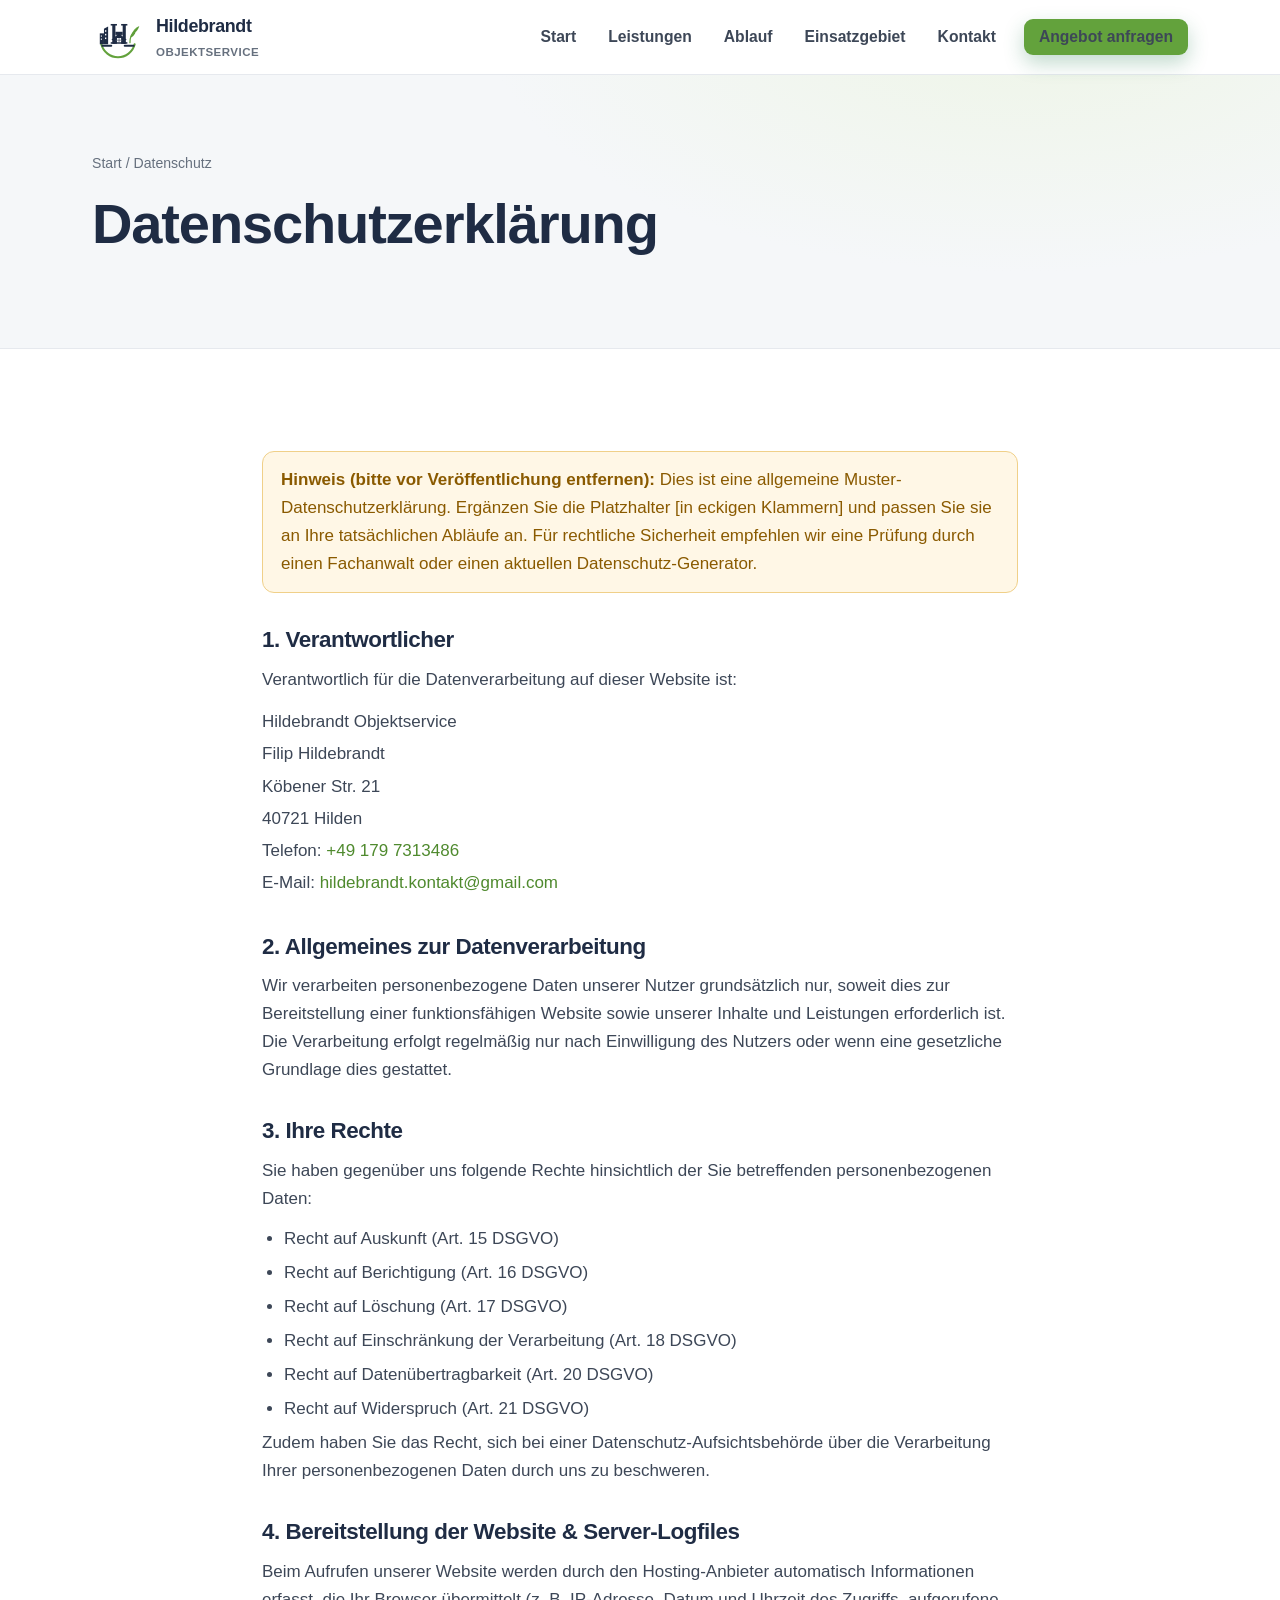
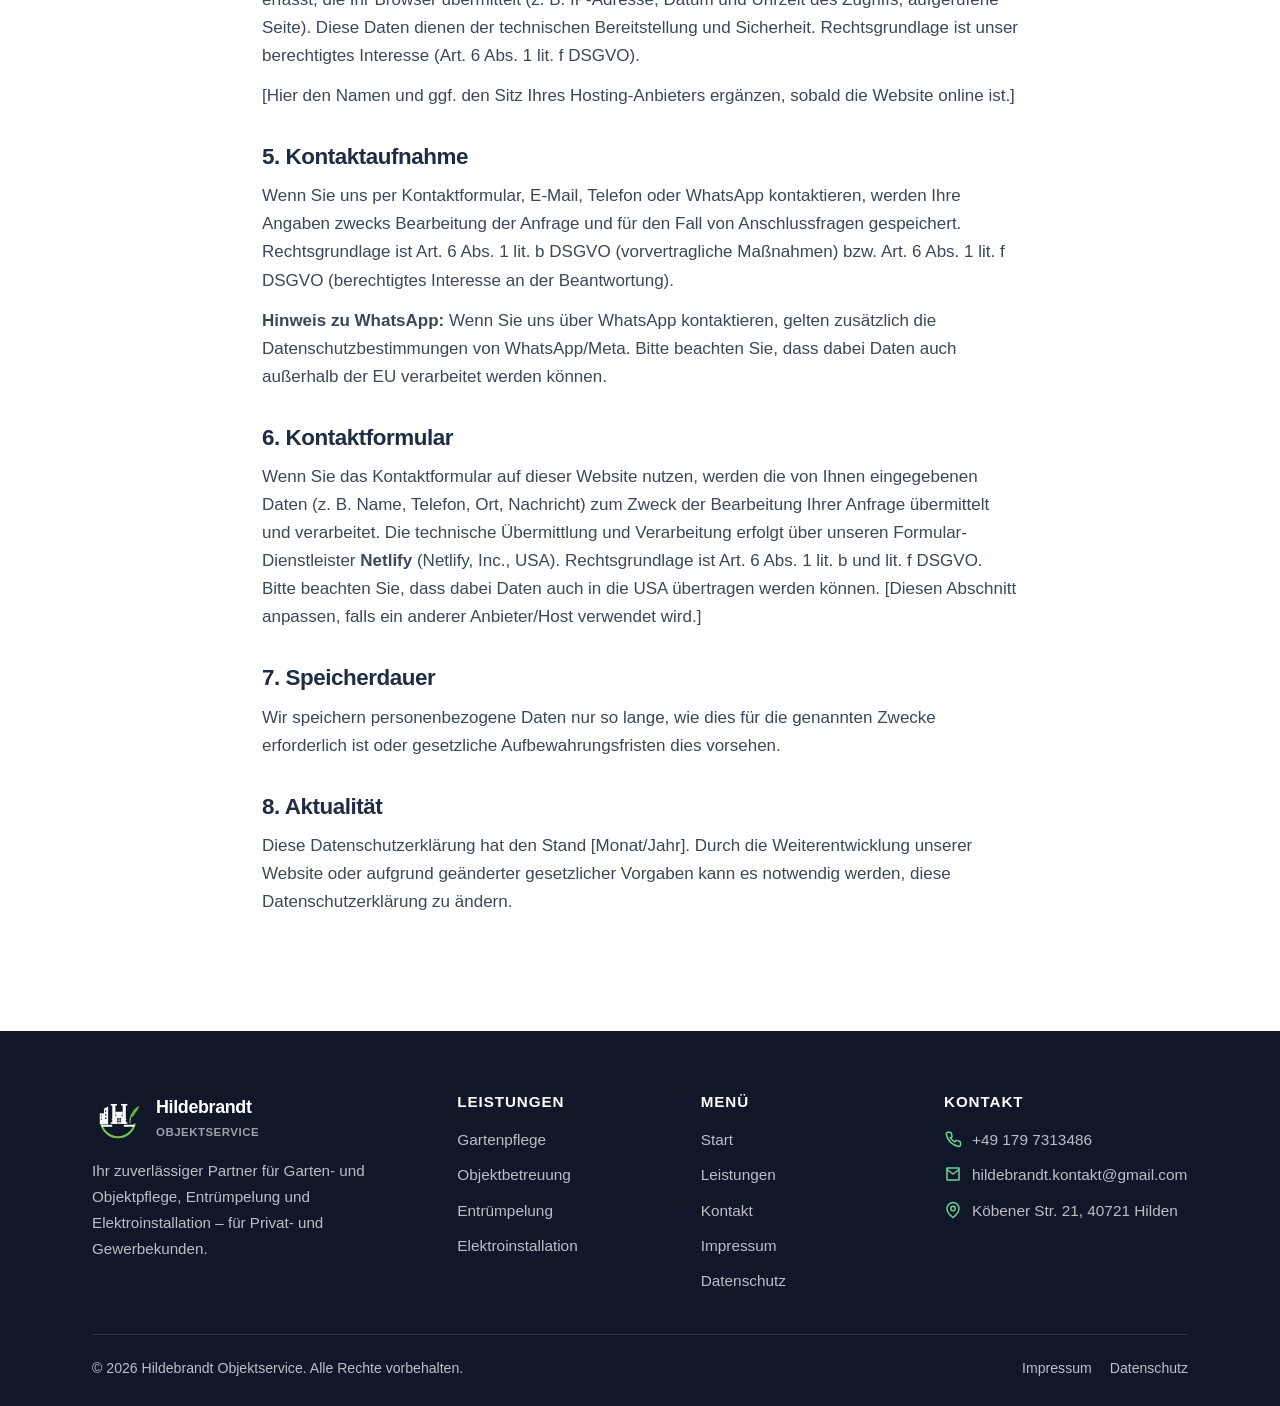
==== datenschutz.html @ e8cce233 "Logo als Emblem in Header und Footer eingebunden - Vektor-Emblem (Gebaeude + H + Haus + Blatt + grue" ====
<!DOCTYPE html>
<html lang="de">
<head>
  <meta charset="UTF-8" />
  <meta name="viewport" content="width=device-width, initial-scale=1.0" />
  <title>Datenschutzerklärung | Hildebrandt Objektservice</title>
  <meta name="description" content="Datenschutzerklärung von Hildebrandt Objektservice." />
  <meta name="robots" content="noindex" />
  <meta name="theme-color" content="#1f2c44" />
  <link rel="stylesheet" href="css/style.css" />
  <link rel="icon" href="assets/favicon.svg" type="image/svg+xml" />
</head>
<body>

  <header class="site-header">
    <div class="container nav">
      <a href="index.html" class="brand" aria-label="Hildebrandt Objektservice Startseite">
        <span class="brand__logo" aria-hidden="true"></span>
        <span class="brand__name">Hildebrandt<small>Objektservice</small></span>
      </a>
      <nav class="nav__links" aria-label="Hauptnavigation">
        <a href="index.html">Start</a>
        <a href="leistungen.html">Leistungen</a>
        <a href="index.html#ablauf">Ablauf</a>
        <a href="index.html#regionen">Einsatzgebiet</a>
        <a href="kontakt.html">Kontakt</a>
        <a href="kontakt.html" class="btn btn--primary nav__cta">Angebot anfragen</a>
      </nav>
      <button class="nav__toggle" aria-label="Menü öffnen" aria-expanded="false">
        <svg viewBox="0 0 24 24" fill="none" stroke="currentColor" stroke-width="2" stroke-linecap="round"><line x1="3" y1="7" x2="21" y2="7"/><line x1="3" y1="12" x2="21" y2="12"/><line x1="3" y1="17" x2="21" y2="17"/></svg>
      </button>
    </div>
  </header>

  <section class="page-hero">
    <div class="container">
      <div class="crumbs"><a href="index.html">Start</a> / Datenschutz</div>
      <h1>Datenschutzerklärung</h1>
    </div>
  </section>

  <section class="section">
    <div class="container legal">
      <p style="background:#fff7e6;border:1px solid #f0d089;border-radius:12px;padding:14px 18px;color:#8a5a00;">
        <strong>Hinweis (bitte vor Veröffentlichung entfernen):</strong> Dies ist eine allgemeine Muster-Datenschutzerklärung.
        Ergänzen Sie die Platzhalter [in eckigen Klammern] und passen Sie sie an Ihre tatsächlichen Abläufe an.
        Für rechtliche Sicherheit empfehlen wir eine Prüfung durch einen Fachanwalt oder einen aktuellen Datenschutz-Generator.
      </p>

      <h2>1. Verantwortlicher</h2>
      <p>Verantwortlich für die Datenverarbeitung auf dieser Website ist:</p>
      <address>
        Hildebrandt Objektservice<br>
        Filip Hildebrandt<br>
        Köbener Str. 21<br>
        40721 Hilden<br>
        Telefon: <a href="tel:+491797313486">+49 179 7313486</a><br>
        E-Mail: <a href="mailto:hildebrandt.kontakt@gmail.com">hildebrandt.kontakt@gmail.com</a>
      </address>

      <h2>2. Allgemeines zur Datenverarbeitung</h2>
      <p>Wir verarbeiten personenbezogene Daten unserer Nutzer grundsätzlich nur, soweit dies zur Bereitstellung einer funktionsfähigen Website sowie unserer Inhalte und Leistungen erforderlich ist. Die Verarbeitung erfolgt regelmäßig nur nach Einwilligung des Nutzers oder wenn eine gesetzliche Grundlage dies gestattet.</p>

      <h2>3. Ihre Rechte</h2>
      <p>Sie haben gegenüber uns folgende Rechte hinsichtlich der Sie betreffenden personenbezogenen Daten:</p>
      <ul>
        <li>Recht auf Auskunft (Art. 15 DSGVO)</li>
        <li>Recht auf Berichtigung (Art. 16 DSGVO)</li>
        <li>Recht auf Löschung (Art. 17 DSGVO)</li>
        <li>Recht auf Einschränkung der Verarbeitung (Art. 18 DSGVO)</li>
        <li>Recht auf Datenübertragbarkeit (Art. 20 DSGVO)</li>
        <li>Recht auf Widerspruch (Art. 21 DSGVO)</li>
      </ul>
      <p>Zudem haben Sie das Recht, sich bei einer Datenschutz-Aufsichtsbehörde über die Verarbeitung Ihrer personenbezogenen Daten durch uns zu beschweren.</p>

      <h2>4. Bereitstellung der Website &amp; Server-Logfiles</h2>
      <p>Beim Aufrufen unserer Website werden durch den Hosting-Anbieter automatisch Informationen erfasst, die Ihr Browser übermittelt (z. B. IP-Adresse, Datum und Uhrzeit des Zugriffs, aufgerufene Seite). Diese Daten dienen der technischen Bereitstellung und Sicherheit. Rechtsgrundlage ist unser berechtigtes Interesse (Art. 6 Abs. 1 lit. f DSGVO).</p>
      <p>[Hier den Namen und ggf. den Sitz Ihres Hosting-Anbieters ergänzen, sobald die Website online ist.]</p>

      <h2>5. Kontaktaufnahme</h2>
      <p>Wenn Sie uns per Kontaktformular, E-Mail, Telefon oder WhatsApp kontaktieren, werden Ihre Angaben zwecks Bearbeitung der Anfrage und für den Fall von Anschlussfragen gespeichert. Rechtsgrundlage ist Art. 6 Abs. 1 lit. b DSGVO (vorvertragliche Maßnahmen) bzw. Art. 6 Abs. 1 lit. f DSGVO (berechtigtes Interesse an der Beantwortung).</p>
      <p><strong>Hinweis zu WhatsApp:</strong> Wenn Sie uns über WhatsApp kontaktieren, gelten zusätzlich die Datenschutzbestimmungen von WhatsApp/Meta. Bitte beachten Sie, dass dabei Daten auch außerhalb der EU verarbeitet werden können.</p>

      <h2>6. Kontaktformular</h2>
      <p>Wenn Sie das Kontaktformular auf dieser Website nutzen, werden die von Ihnen eingegebenen Daten (z. B. Name, Telefon, Ort, Nachricht) zum Zweck der Bearbeitung Ihrer Anfrage übermittelt und verarbeitet. Die technische Übermittlung und Verarbeitung erfolgt über unseren Formular-Dienstleister <strong>Netlify</strong> (Netlify, Inc., USA). Rechtsgrundlage ist Art. 6 Abs. 1 lit. b und lit. f DSGVO. Bitte beachten Sie, dass dabei Daten auch in die USA übertragen werden können. [Diesen Abschnitt anpassen, falls ein anderer Anbieter/Host verwendet wird.]</p>

      <h2>7. Speicherdauer</h2>
      <p>Wir speichern personenbezogene Daten nur so lange, wie dies für die genannten Zwecke erforderlich ist oder gesetzliche Aufbewahrungsfristen dies vorsehen.</p>

      <h2>8. Aktualität</h2>
      <p>Diese Datenschutzerklärung hat den Stand [Monat/Jahr]. Durch die Weiterentwicklung unserer Website oder aufgrund geänderter gesetzlicher Vorgaben kann es notwendig werden, diese Datenschutzerklärung zu ändern.</p>
    </div>
  </section>

  <footer class="footer">
    <div class="container">
      <div class="footer__grid">
        <div>
          <a href="index.html" class="brand">
            <span class="brand__logo" aria-hidden="true"></span>
            <span class="brand__name">Hildebrandt<small>Objektservice</small></span>
          </a>
          <p class="footer__about">Ihr zuverlässiger Partner für Garten- und Objektpflege, Entrümpelung und Elektroinstallation – für Privat- und Gewerbekunden.</p>
        </div>
        <div>
          <h4>Leistungen</h4>
          <ul>
            <li><a href="leistungen.html#gartenpflege">Gartenpflege</a></li>
            <li><a href="leistungen.html#objektbetreuung">Objektbetreuung</a></li>
            <li><a href="leistungen.html#entruempelung">Entrümpelung</a></li>
            <li><a href="leistungen.html#elektro">Elektroinstallation</a></li>
          </ul>
        </div>
        <div>
          <h4>Menü</h4>
          <ul>
            <li><a href="index.html">Start</a></li>
            <li><a href="leistungen.html">Leistungen</a></li>
            <li><a href="kontakt.html">Kontakt</a></li>
            <li><a href="impressum.html">Impressum</a></li>
            <li><a href="datenschutz.html">Datenschutz</a></li>
          </ul>
        </div>
        <div>
          <h4>Kontakt</h4>
          <ul class="footer__contact">
            <li><svg viewBox="0 0 24 24" fill="none" stroke="currentColor" stroke-width="2" stroke-linecap="round" stroke-linejoin="round"><path d="M22 16.92v3a2 2 0 0 1-2.18 2A19.79 19.79 0 0 1 3 5.18 2 2 0 0 1 5 3h3a2 2 0 0 1 2 1.72c.13.96.35 1.9.66 2.81a2 2 0 0 1-.45 2.11L8.09 9.91a16 16 0 0 0 6 6l1.27-1.27a2 2 0 0 1 2.11-.45c.9.31 1.85.53 2.81.66A2 2 0 0 1 22 16.92Z"/></svg> <a data-tel href="#"><span data-tel-text>Telefon folgt</span></a></li>
            <li><svg viewBox="0 0 24 24" fill="none" stroke="currentColor" stroke-width="2" stroke-linecap="round" stroke-linejoin="round"><path d="M4 4h16v16H4z"/><path d="m4 6 8 6 8-6"/></svg> <a data-mail data-mail-text href="#">E-Mail</a></li>
            <li><svg viewBox="0 0 24 24" fill="none" stroke="currentColor" stroke-width="2" stroke-linecap="round" stroke-linejoin="round"><path d="M20 10c0 6-8 12-8 12s-8-6-8-12a8 8 0 0 1 16 0Z"/><circle cx="12" cy="10" r="3"/></svg> Köbener Str. 21, 40721 Hilden</li>
          </ul>
        </div>
      </div>
      <div class="footer__bottom">
        <span>© <span data-year>2026</span> Hildebrandt Objektservice. Alle Rechte vorbehalten.</span>
        <nav>
          <a href="impressum.html">Impressum</a>
          <a href="datenschutz.html">Datenschutz</a>
        </nav>
      </div>
    </div>
  </footer>

  <script src="js/main.js"></script>
</body>
</html>
---- css/style.css ----
/* =========================================================
   Hildebrandt Objektservice — Stylesheet
   Design: modern · seriös · natürlich · hell · clean
   ========================================================= */

:root {
  /* Markenfarben – abgeleitet vom Logo (Grün als Akzent) */
  --brand:        #63a23c;
  --brand-dark:   #4f8a2e;
  --brand-darker: #3d6d24;
  --brand-light:  #eef5e7;
  --brand-100:    #dbebcf;

  /* Marken-Dunkelton (Navy aus dem Logo) */
  --navy:         #1f2c44;
  --navy-dark:    #16203a;
  --navy-darker:  #0f1728;

  /* Neutrale Töne */
  --ink:    #1f2c44;
  --body:   #3d4757;
  --muted:  #66707e;
  --line:   #e6e9ee;
  --bg:     #ffffff;
  --bg-alt: #f5f7f9;
  --sand:   #f6f7f4;

  /* System */
  --radius:    14px;
  --radius-lg: 22px;
  --shadow-sm: 0 1px 3px rgba(16, 40, 28, .06), 0 1px 2px rgba(16, 40, 28, .04);
  --shadow:    0 10px 30px rgba(16, 40, 28, .08);
  --shadow-lg: 0 24px 60px rgba(16, 40, 28, .14);
  --maxw: 1140px;

  --font: "Inter", -apple-system, BlinkMacSystemFont, "Segoe UI", Roboto,
          Helvetica, Arial, "Apple Color Emoji", "Segoe UI Emoji", sans-serif;
}

/* ---------- Reset ---------- */
*, *::before, *::after { box-sizing: border-box; margin: 0; padding: 0; }
html { scroll-behavior: smooth; -webkit-text-size-adjust: 100%; }
body {
  font-family: var(--font);
  color: var(--body);
  background: var(--bg);
  line-height: 1.65;
  font-size: 17px;
  -webkit-font-smoothing: antialiased;
  text-rendering: optimizeLegibility;
  overflow-x: hidden;
}
img { max-width: 100%; display: block; }
a { color: var(--brand-dark); text-decoration: none; transition: color .18s ease; }
a:hover { color: var(--brand); }
ul { list-style: none; }
h1, h2, h3, h4 { color: var(--ink); line-height: 1.18; font-weight: 800; letter-spacing: -.02em; }
h1 { font-size: clamp(2.1rem, 5vw, 3.5rem); }
h2 { font-size: clamp(1.7rem, 3.6vw, 2.5rem); }
h3 { font-size: 1.25rem; }
p  { color: var(--body); }
section { position: relative; }

/* ---------- Layout ---------- */
.container { width: 100%; max-width: var(--maxw); margin: 0 auto; padding: 0 22px; }
.section { padding: clamp(56px, 8vw, 104px) 0; }
.section--alt { background: var(--bg-alt); }
.section--sand { background: var(--sand); }
.center { text-align: center; }
.narrow { max-width: 720px; margin-inline: auto; }

.eyebrow {
  display: inline-block;
  font-size: .82rem;
  font-weight: 700;
  letter-spacing: .12em;
  text-transform: uppercase;
  color: var(--brand);
  margin-bottom: 14px;
}
.section-head { margin-bottom: 46px; }
.section-head p { color: var(--muted); font-size: 1.08rem; margin-top: 14px; }

/* ---------- Buttons ---------- */
.btn {
  display: inline-flex; align-items: center; justify-content: center; gap: 10px;
  font-weight: 700; font-size: 1rem; line-height: 1;
  padding: 15px 26px; border-radius: 999px;
  border: 1.5px solid transparent; cursor: pointer;
  transition: transform .15s ease, box-shadow .2s ease, background .2s ease, color .2s ease;
  white-space: nowrap;
}
.btn svg { width: 19px; height: 19px; }
.btn--primary { background: var(--brand); color: #fff; box-shadow: 0 8px 20px rgba(31,122,77,.28); }
.btn--primary:hover { background: var(--brand-dark); color: #fff; transform: translateY(-2px); box-shadow: 0 12px 26px rgba(31,122,77,.34); }
.btn--wa { background: #25d366; color: #08301a; box-shadow: 0 8px 20px rgba(37,211,102,.32); }
.btn--wa:hover { background: #1fb457; color: #08301a; transform: translateY(-2px); }
.btn--ghost { background: #fff; color: var(--brand-dark); border-color: var(--line); }
.btn--ghost:hover { border-color: var(--brand); color: var(--brand-dark); transform: translateY(-2px); box-shadow: var(--shadow-sm); }
.btn--light { background: rgba(255,255,255,.14); color: #fff; border-color: rgba(255,255,255,.4); }
.btn--light:hover { background: rgba(255,255,255,.24); color: #fff; }
.btn--lg { padding: 17px 32px; font-size: 1.05rem; }
.btn-row { display: flex; flex-wrap: wrap; gap: 14px; }

/* ---------- Header ---------- */
.site-header {
  position: sticky; top: 0; z-index: 100;
  background: rgba(255,255,255,.88);
  backdrop-filter: saturate(160%) blur(12px);
  border-bottom: 1px solid var(--line);
}
.nav { display: flex; align-items: center; justify-content: space-between; height: 74px; }
.brand { display: flex; align-items: center; gap: 12px; font-weight: 800; color: var(--ink); font-size: 1.12rem; letter-spacing: -.02em; }
.brand:hover { color: var(--ink); }
.brand__logo {
  width: 52px; height: 46px; flex: none;
  background: center / contain no-repeat url('../assets/logo-emblem.svg');
}
.footer .brand__logo { background-image: url('../assets/logo-emblem-light.svg'); }
.brand__name small { display: block; font-size: .72rem; font-weight: 600; color: var(--muted); letter-spacing: .04em; text-transform: uppercase; margin-top: 1px; }

.nav__links { display: flex; align-items: center; gap: 4px; }
.nav__links a { color: var(--body); font-weight: 600; font-size: .98rem; padding: 9px 14px; border-radius: 9px; }
.nav__links a:hover { color: var(--brand-dark); background: var(--brand-light); }
.nav__links a.active { color: var(--brand-dark); }
.nav__cta { margin-left: 10px; }
.nav__toggle { display: none; background: none; border: 0; cursor: pointer; padding: 8px; color: var(--ink); }
.nav__toggle svg { width: 28px; height: 28px; }

/* ---------- Hero ---------- */
.hero {
  position: relative; overflow: hidden;
  background:
    radial-gradient(1100px 500px at 82% -8%, var(--brand-light), transparent 62%),
    linear-gradient(180deg, #fff 0%, var(--bg-alt) 100%);
  padding: clamp(48px, 7vw, 96px) 0 clamp(56px, 8vw, 104px);
}
.hero__grid { display: grid; grid-template-columns: 1.08fr .92fr; gap: 54px; align-items: center; }
.hero h1 { margin-bottom: 20px; }
.hero h1 .hl { color: var(--brand); }
.hero__lead { font-size: 1.2rem; color: var(--muted); max-width: 34ch; margin-bottom: 30px; }
.hero .btn-row { margin-bottom: 26px; }
.hero__trust { display: flex; flex-wrap: wrap; gap: 8px 20px; }
.hero__trust li { display: flex; align-items: center; gap: 8px; font-weight: 600; font-size: .95rem; color: var(--ink); }
.hero__trust svg { width: 20px; height: 20px; color: var(--brand); flex: none; }

/* Hero visual (SVG-Illustration statt Foto-Platzhalter) */
.hero__visual { position: relative; }
.hero__card {
  position: relative; border-radius: var(--radius-lg); overflow: hidden;
  box-shadow: var(--shadow-lg); aspect-ratio: 4 / 5;
  background: linear-gradient(160deg, #2e9e63 0%, #145c38 100%);
}
.hero__card .scene { position: absolute; inset: 0; }
.hero__badge {
  position: absolute; left: -18px; bottom: 26px;
  background: #fff; border-radius: 16px; padding: 16px 20px;
  box-shadow: var(--shadow-lg); display: flex; align-items: center; gap: 14px;
}
.hero__badge .num { font-size: 1.7rem; font-weight: 800; color: var(--brand); line-height: 1; }
.hero__badge .lbl { font-size: .85rem; color: var(--muted); font-weight: 600; }

/* ---------- Trust bar ---------- */
.trustbar { border-bottom: 1px solid var(--line); background: #fff; }
.trustbar__row { display: flex; flex-wrap: wrap; justify-content: space-between; gap: 22px; padding: 26px 0; }
.trustbar__item { display: flex; align-items: center; gap: 12px; font-weight: 700; color: var(--ink); }
.trustbar__item svg { width: 26px; height: 26px; color: var(--brand); flex: none; }
.trustbar__item span small { display: block; font-weight: 500; font-size: .82rem; color: var(--muted); }

/* ---------- Cards / Services ---------- */
.grid { display: grid; gap: 24px; }
.grid--3 { grid-template-columns: repeat(3, 1fr); }
.grid--4 { grid-template-columns: repeat(4, 1fr); }
.grid--2 { grid-template-columns: repeat(2, 1fr); }

.card {
  background: #fff; border: 1px solid var(--line); border-radius: var(--radius);
  padding: 30px 28px; box-shadow: var(--shadow-sm);
  transition: transform .2s ease, box-shadow .25s ease, border-color .2s ease;
}
.card:hover { transform: translateY(-4px); box-shadow: var(--shadow); border-color: var(--brand-100); }
.card__icon {
  width: 56px; height: 56px; border-radius: 14px; margin-bottom: 20px;
  background: var(--brand-light); color: var(--brand-dark);
  display: grid; place-items: center;
}
.card__icon svg { width: 30px; height: 30px; }
.card h3 { margin-bottom: 10px; }
.card p { color: var(--muted); font-size: .98rem; }
.card__list { margin-top: 16px; display: grid; gap: 9px; }
.card__list li { display: flex; gap: 10px; align-items: flex-start; font-size: .95rem; color: var(--body); }
.card__list svg { width: 18px; height: 18px; color: var(--brand); flex: none; margin-top: 3px; }
.card--feature { display: flex; flex-direction: column; }
.card__link { margin-top: 20px; font-weight: 700; display: inline-flex; align-items: center; gap: 6px; }
.card__link svg { width: 16px; height: 16px; transition: transform .18s ease; }
.card:hover .card__link svg { transform: translateX(4px); }

/* ---------- Steps ---------- */
.steps { counter-reset: step; display: grid; grid-template-columns: repeat(3, 1fr); gap: 24px; }
.step { position: relative; padding: 30px 26px; background: #fff; border: 1px solid var(--line); border-radius: var(--radius); box-shadow: var(--shadow-sm); }
.step__num {
  counter-increment: step; width: 44px; height: 44px; border-radius: 12px;
  background: var(--brand); color: #fff; font-weight: 800; font-size: 1.15rem;
  display: grid; place-items: center; margin-bottom: 16px;
}
.step__num::before { content: counter(step); }
.step h3 { margin-bottom: 8px; }
.step p { color: var(--muted); font-size: .96rem; }

/* ---------- Regions ---------- */
.regions { display: flex; flex-wrap: wrap; gap: 12px; justify-content: center; }
.region-chip {
  display: inline-flex; align-items: center; gap: 9px;
  background: #fff; border: 1px solid var(--line); border-radius: 999px;
  padding: 12px 22px; font-weight: 700; color: var(--ink); box-shadow: var(--shadow-sm);
}
.region-chip svg { width: 18px; height: 18px; color: var(--brand); }

/* ---------- Feature split ---------- */
.split { display: grid; grid-template-columns: 1fr 1fr; gap: 56px; align-items: center; }
.split__media {
  border-radius: var(--radius-lg); aspect-ratio: 5 / 4; box-shadow: var(--shadow);
  background: linear-gradient(160deg, #34a76b 0%, #145c38 100%); position: relative; overflow: hidden;
}
.checklist { display: grid; gap: 14px; margin-top: 24px; }
.checklist li { display: flex; gap: 12px; align-items: flex-start; font-size: 1.02rem; }
.checklist svg { width: 24px; height: 24px; color: var(--brand); flex: none; margin-top: 1px; }
.checklist b { color: var(--ink); }

/* ---------- CTA band ---------- */
.cta-band { background: linear-gradient(135deg, var(--navy) 0%, var(--navy-darker) 100%); color: #fff; overflow: hidden; }
.cta-band h2 { color: #fff; }
.cta-band p { color: rgba(255,255,255,.82); font-size: 1.12rem; }
.cta-band .btn--ghost { background: #fff; }

/* ---------- Placeholder note (nur intern sichtbar) ---------- */
.ph { color: #b26a00; font-style: normal; }
[data-placeholder] { position: relative; }

/* ---------- Contact ---------- */
.contact-grid { display: grid; grid-template-columns: 1fr 1fr; gap: 46px; align-items: start; }
.info-list { display: grid; gap: 18px; margin-top: 26px; }
.info-item { display: flex; gap: 16px; align-items: flex-start; }
.info-item__icon { width: 48px; height: 48px; border-radius: 12px; background: var(--brand-light); color: var(--brand-dark); display: grid; place-items: center; flex: none; }
.info-item__icon svg { width: 24px; height: 24px; }
.info-item h4 { font-size: 1.02rem; margin-bottom: 2px; }
.info-item p, .info-item a { color: var(--muted); font-size: .98rem; }
.info-item a:hover { color: var(--brand); }

.form { background: #fff; border: 1px solid var(--line); border-radius: var(--radius-lg); padding: 32px; box-shadow: var(--shadow); }
.field { margin-bottom: 18px; }
.field label { display: block; font-weight: 600; color: var(--ink); margin-bottom: 7px; font-size: .95rem; }
.field input, .field select, .field textarea {
  width: 100%; font-family: inherit; font-size: 1rem; color: var(--ink);
  padding: 13px 15px; border: 1.5px solid var(--line); border-radius: 11px; background: #fcfdfc;
  transition: border-color .18s ease, box-shadow .18s ease;
}
.field input:focus, .field select:focus, .field textarea:focus {
  outline: none; border-color: var(--brand); box-shadow: 0 0 0 4px rgba(31,122,77,.12); background: #fff;
}
.field textarea { resize: vertical; min-height: 130px; }
.form__note { font-size: .85rem; color: var(--muted); margin-top: 14px; text-align: center; }
.form__ok { display: none; background: var(--brand-light); border: 1px solid var(--brand-100); color: var(--brand-darker); padding: 14px 16px; border-radius: 11px; font-weight: 600; margin-bottom: 18px; }

/* ---------- FAQ ---------- */
.faq { max-width: 780px; margin-inline: auto; display: grid; gap: 14px; }
.faq details { background: #fff; border: 1px solid var(--line); border-radius: var(--radius); box-shadow: var(--shadow-sm); overflow: hidden; }
.faq summary { cursor: pointer; padding: 20px 24px; font-weight: 700; color: var(--ink); list-style: none; display: flex; justify-content: space-between; align-items: center; gap: 16px; }
.faq summary::-webkit-details-marker { display: none; }
.faq summary .chev { width: 22px; height: 22px; color: var(--brand); transition: transform .2s ease; flex: none; }
.faq details[open] summary .chev { transform: rotate(180deg); }
.faq p { padding: 0 24px 22px; color: var(--muted); }

/* ---------- Page hero (Unterseiten) ---------- */
.page-hero { background: radial-gradient(900px 420px at 80% -20%, var(--brand-light), transparent 60%), var(--bg-alt); padding: clamp(46px, 6vw, 78px) 0; border-bottom: 1px solid var(--line); }
.page-hero h1 { margin-bottom: 14px; }
.page-hero p { color: var(--muted); font-size: 1.12rem; max-width: 62ch; }
.crumbs { font-size: .88rem; color: var(--muted); margin-bottom: 16px; }
.crumbs a { color: var(--muted); }
.crumbs a:hover { color: var(--brand); }

/* ---------- Legal pages ---------- */
.legal { max-width: 800px; }
.legal h2 { font-size: 1.4rem; margin: 34px 0 12px; }
.legal h3 { font-size: 1.1rem; margin: 22px 0 8px; }
.legal p, .legal li { color: var(--body); margin-bottom: 12px; }
.legal ul { list-style: disc; padding-left: 22px; }
.legal ul li { margin-bottom: 6px; }
.legal address { font-style: normal; line-height: 1.9; }

/* ---------- Footer ---------- */
.footer { background: var(--navy-darker); color: rgba(255,255,255,.72); padding: 62px 0 26px; }
.footer a { color: rgba(255,255,255,.72); }
.footer a:hover { color: #fff; }
.footer__grid { display: grid; grid-template-columns: 1.6fr 1fr 1fr 1.2fr; gap: 40px; padding-bottom: 40px; }
.footer .brand { color: #fff; margin-bottom: 16px; }
.footer .brand .brand__name small { color: rgba(255,255,255,.6); }
.footer p, .footer li { color: rgba(255,255,255,.72); }
.footer__about { font-size: .95rem; line-height: 1.7; max-width: 34ch; }
.footer h4 { color: #fff; font-size: .95rem; letter-spacing: .06em; text-transform: uppercase; margin-bottom: 16px; }
.footer ul { display: grid; gap: 10px; font-size: .96rem; }
.footer__contact li { display: flex; gap: 10px; align-items: flex-start; }
.footer__contact svg { width: 18px; height: 18px; color: #6fd39a; flex: none; margin-top: 3px; }
.footer__bottom { border-top: 1px solid rgba(255,255,255,.12); padding-top: 22px; display: flex; flex-wrap: wrap; justify-content: space-between; gap: 12px; font-size: .88rem; }
.footer__bottom nav { display: flex; gap: 18px; }

/* ---------- Floating action buttons ---------- */
.fab { position: fixed; right: 18px; bottom: 18px; z-index: 90; display: flex; flex-direction: column; gap: 12px; }
.fab a {
  width: 56px; height: 56px; border-radius: 50%; display: grid; place-items: center;
  box-shadow: var(--shadow-lg); color: #fff; transition: transform .16s ease;
}
.fab a:hover { transform: scale(1.07); color: #fff; }
.fab a svg { width: 28px; height: 28px; }
.fab__wa { background: #25d366; }
.fab__call { background: var(--brand); }

/* ---------- Utilities ---------- */
.mt-0 { margin-top: 0; }
/* Sichtbar ohne JS; Animation nur als Progressive Enhancement (html.js) */
.reveal { opacity: 1; transform: none; }
.js .reveal { opacity: 0; transform: translateY(18px); transition: opacity .6s ease, transform .6s ease; }
.js .reveal.in { opacity: 1; transform: none; }

/* ---------- Responsive ---------- */
@media (max-width: 940px) {
  .hero__grid { grid-template-columns: 1fr; gap: 40px; }
  .hero__visual { max-width: 440px; margin-inline: auto; width: 100%; }
  .split { grid-template-columns: 1fr; gap: 34px; }
  .split--rev .split__media { order: -1; }
  .contact-grid { grid-template-columns: 1fr; gap: 34px; }
  .grid--4 { grid-template-columns: repeat(2, 1fr); }
  .footer__grid { grid-template-columns: 1fr 1fr; gap: 30px; }
}
@media (max-width: 760px) {
  .nav__links {
    position: fixed; inset: 74px 0 auto 0; flex-direction: column; align-items: stretch;
    background: #fff; border-bottom: 1px solid var(--line); padding: 14px 22px 22px;
    gap: 4px; box-shadow: var(--shadow); transform: translateY(-140%); transition: transform .28s ease;
  }
  .nav__links.open { transform: translateY(0); }
  .nav__links a { padding: 12px 14px; }
  .nav__cta { margin: 8px 0 0; }
  .nav__toggle { display: inline-flex; }
  .grid--3, .grid--4, .steps { grid-template-columns: 1fr; }
  .grid--2 { grid-template-columns: 1fr; }
  .trustbar__row { justify-content: flex-start; gap: 16px 26px; }
}
@media (max-width: 480px) {
  body { font-size: 16px; }
  .footer__grid { grid-template-columns: 1fr; }
  .btn-row .btn { width: 100%; }
}

@media (prefers-reduced-motion: reduce) {
  * { scroll-behavior: auto !important; }
  .reveal, .js .reveal { opacity: 1; transform: none; transition: none; }
}
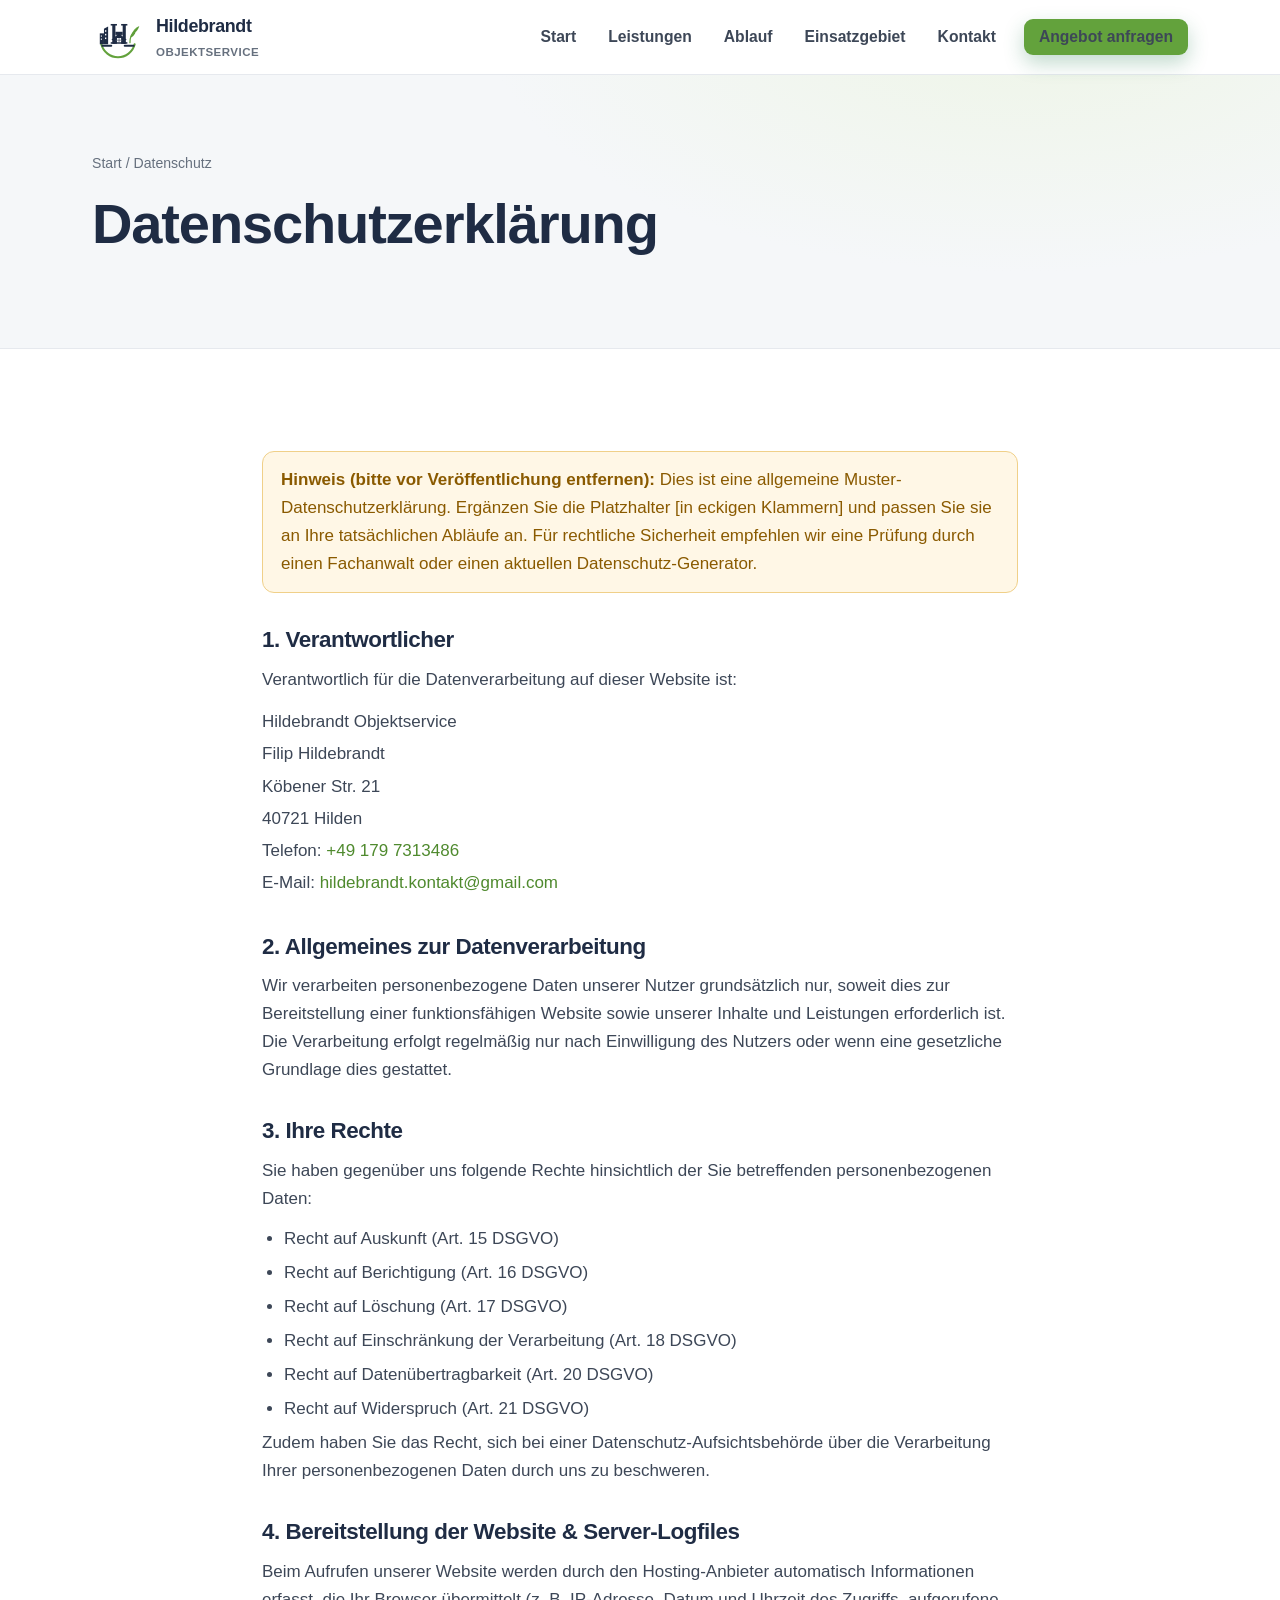
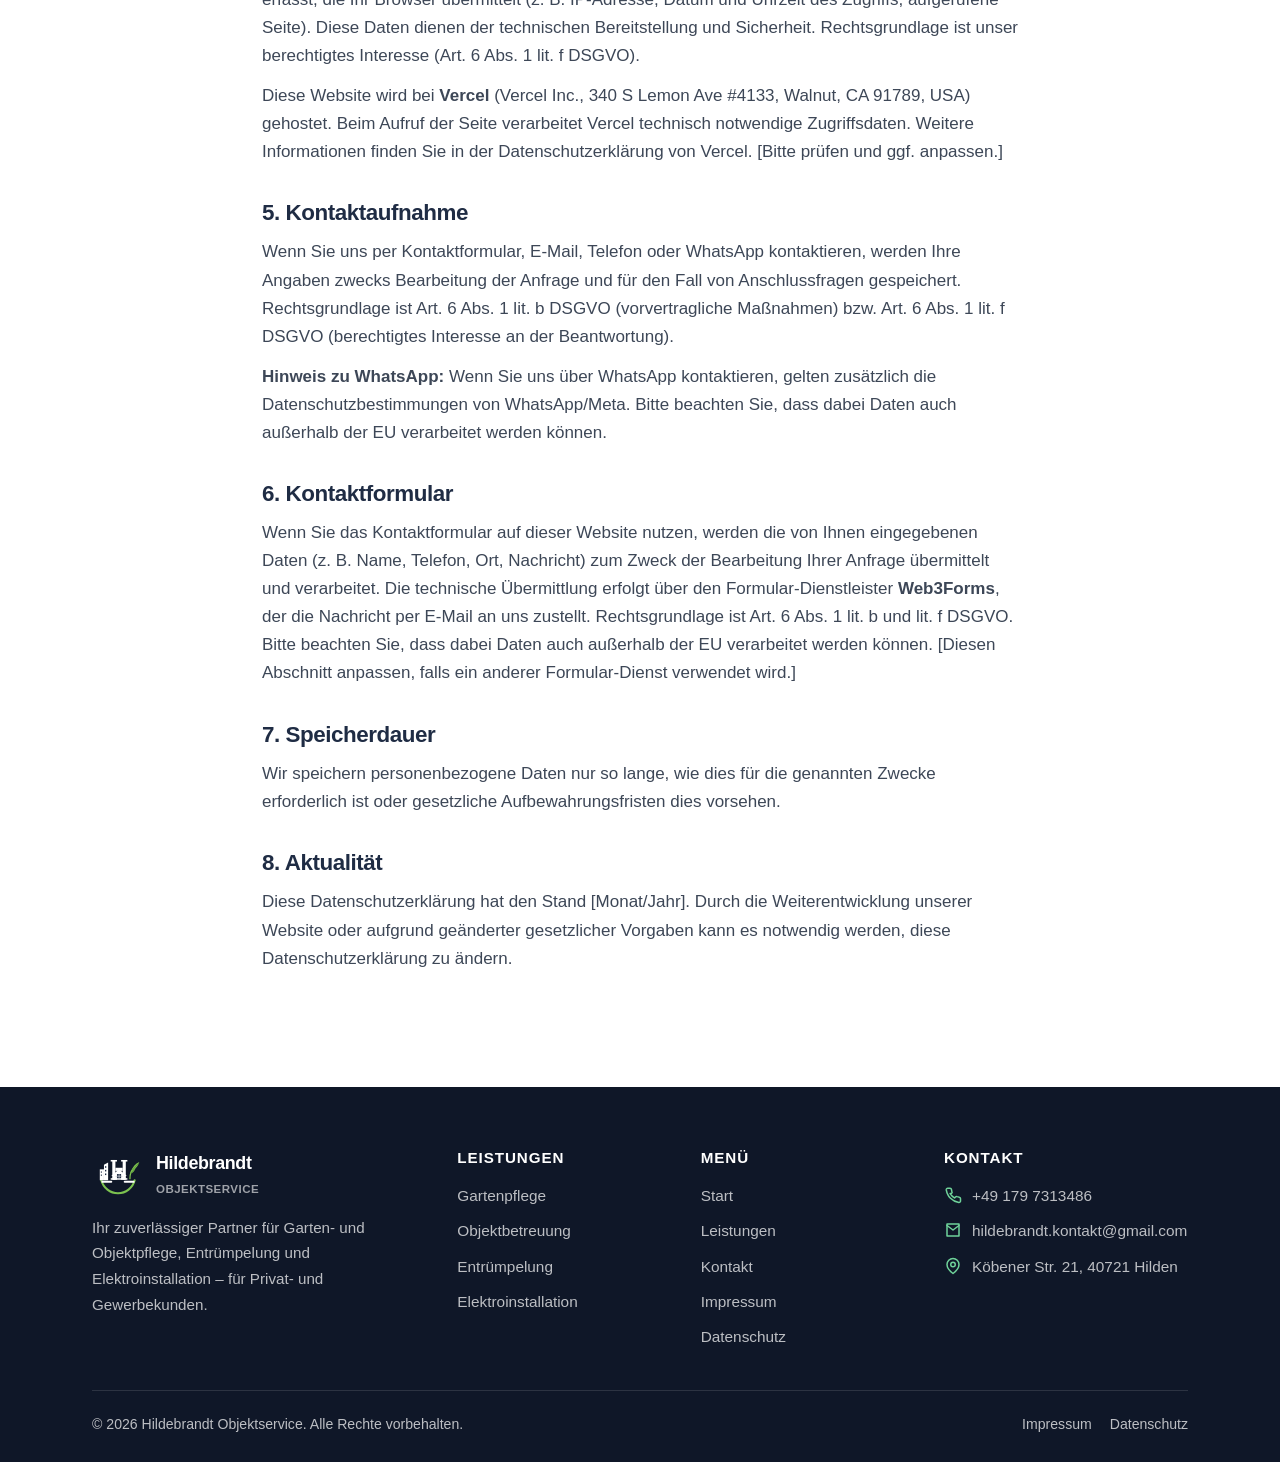
==== commit a87cfdab: "Vercel-Deployment vorbereiten und Formular host-unabhaengig machen - vercel.json mit Sicherheits-Hea" ====
--- a/datenschutz.html
+++ b/datenschutz.html
@@ -5,10 +5,13 @@
   <meta name="viewport" content="width=device-width, initial-scale=1.0" />
   <title>Datenschutzerklärung | Hildebrandt Objektservice</title>
   <meta name="description" content="Datenschutzerklärung von Hildebrandt Objektservice." />
-  <meta name="robots" content="noindex" />
+  <meta name="robots" content="noindex, follow" />
+  <link rel="canonical" href="https://www.hildebrandt-objektservice.de/datenschutz.html" />
   <meta name="theme-color" content="#1f2c44" />
   <link rel="stylesheet" href="css/style.css" />
-  <link rel="icon" href="assets/favicon.svg" type="image/svg+xml" />
+  <link rel="icon" href="/assets/favicon.svg" type="image/svg+xml" />
+  <link rel="apple-touch-icon" href="/assets/apple-touch-icon.png" />
+  <link rel="manifest" href="/site.webmanifest" />
 </head>
 <body>
 
@@ -75,14 +78,14 @@
 
       <h2>4. Bereitstellung der Website &amp; Server-Logfiles</h2>
       <p>Beim Aufrufen unserer Website werden durch den Hosting-Anbieter automatisch Informationen erfasst, die Ihr Browser übermittelt (z. B. IP-Adresse, Datum und Uhrzeit des Zugriffs, aufgerufene Seite). Diese Daten dienen der technischen Bereitstellung und Sicherheit. Rechtsgrundlage ist unser berechtigtes Interesse (Art. 6 Abs. 1 lit. f DSGVO).</p>
-      <p>[Hier den Namen und ggf. den Sitz Ihres Hosting-Anbieters ergänzen, sobald die Website online ist.]</p>
+      <p>Diese Website wird bei <strong>Vercel</strong> (Vercel Inc., 340 S Lemon Ave #4133, Walnut, CA 91789, USA) gehostet. Beim Aufruf der Seite verarbeitet Vercel technisch notwendige Zugriffsdaten. Weitere Informationen finden Sie in der Datenschutzerklärung von Vercel. [Bitte prüfen und ggf. anpassen.]</p>
 
       <h2>5. Kontaktaufnahme</h2>
       <p>Wenn Sie uns per Kontaktformular, E-Mail, Telefon oder WhatsApp kontaktieren, werden Ihre Angaben zwecks Bearbeitung der Anfrage und für den Fall von Anschlussfragen gespeichert. Rechtsgrundlage ist Art. 6 Abs. 1 lit. b DSGVO (vorvertragliche Maßnahmen) bzw. Art. 6 Abs. 1 lit. f DSGVO (berechtigtes Interesse an der Beantwortung).</p>
       <p><strong>Hinweis zu WhatsApp:</strong> Wenn Sie uns über WhatsApp kontaktieren, gelten zusätzlich die Datenschutzbestimmungen von WhatsApp/Meta. Bitte beachten Sie, dass dabei Daten auch außerhalb der EU verarbeitet werden können.</p>
 
       <h2>6. Kontaktformular</h2>
-      <p>Wenn Sie das Kontaktformular auf dieser Website nutzen, werden die von Ihnen eingegebenen Daten (z. B. Name, Telefon, Ort, Nachricht) zum Zweck der Bearbeitung Ihrer Anfrage übermittelt und verarbeitet. Die technische Übermittlung und Verarbeitung erfolgt über unseren Formular-Dienstleister <strong>Netlify</strong> (Netlify, Inc., USA). Rechtsgrundlage ist Art. 6 Abs. 1 lit. b und lit. f DSGVO. Bitte beachten Sie, dass dabei Daten auch in die USA übertragen werden können. [Diesen Abschnitt anpassen, falls ein anderer Anbieter/Host verwendet wird.]</p>
+      <p>Wenn Sie das Kontaktformular auf dieser Website nutzen, werden die von Ihnen eingegebenen Daten (z. B. Name, Telefon, Ort, Nachricht) zum Zweck der Bearbeitung Ihrer Anfrage übermittelt und verarbeitet. Die technische Übermittlung erfolgt über den Formular-Dienstleister <strong>Web3Forms</strong>, der die Nachricht per E-Mail an uns zustellt. Rechtsgrundlage ist Art. 6 Abs. 1 lit. b und lit. f DSGVO. Bitte beachten Sie, dass dabei Daten auch außerhalb der EU verarbeitet werden können. [Diesen Abschnitt anpassen, falls ein anderer Formular-Dienst verwendet wird.]</p>
 
       <h2>7. Speicherdauer</h2>
       <p>Wir speichern personenbezogene Daten nur so lange, wie dies für die genannten Zwecke erforderlich ist oder gesetzliche Aufbewahrungsfristen dies vorsehen.</p>
--- a/css/style.css
+++ b/css/style.css
@@ -270,6 +270,13 @@
 .faq summary .chev { width: 22px; height: 22px; color: var(--brand); transition: transform .2s ease; flex: none; }
 .faq details[open] summary .chev { transform: rotate(180deg); }
 .faq p { padding: 0 24px 22px; color: var(--muted); }
+
+/* ---------- Prose (SEO-Textblock) ---------- */
+.prose { max-width: 780px; margin-inline: auto; }
+.prose p { color: var(--muted); font-size: 1.06rem; margin-bottom: 16px; }
+.prose p:last-child { margin-bottom: 0; }
+.prose strong { color: var(--ink); font-weight: 700; }
+.prose a { font-weight: 700; text-decoration: underline; text-underline-offset: 2px; }
 
 /* ---------- Page hero (Unterseiten) ---------- */
 .page-hero { background: radial-gradient(900px 420px at 80% -20%, var(--brand-light), transparent 60%), var(--bg-alt); padding: clamp(46px, 6vw, 78px) 0; border-bottom: 1px solid var(--line); }
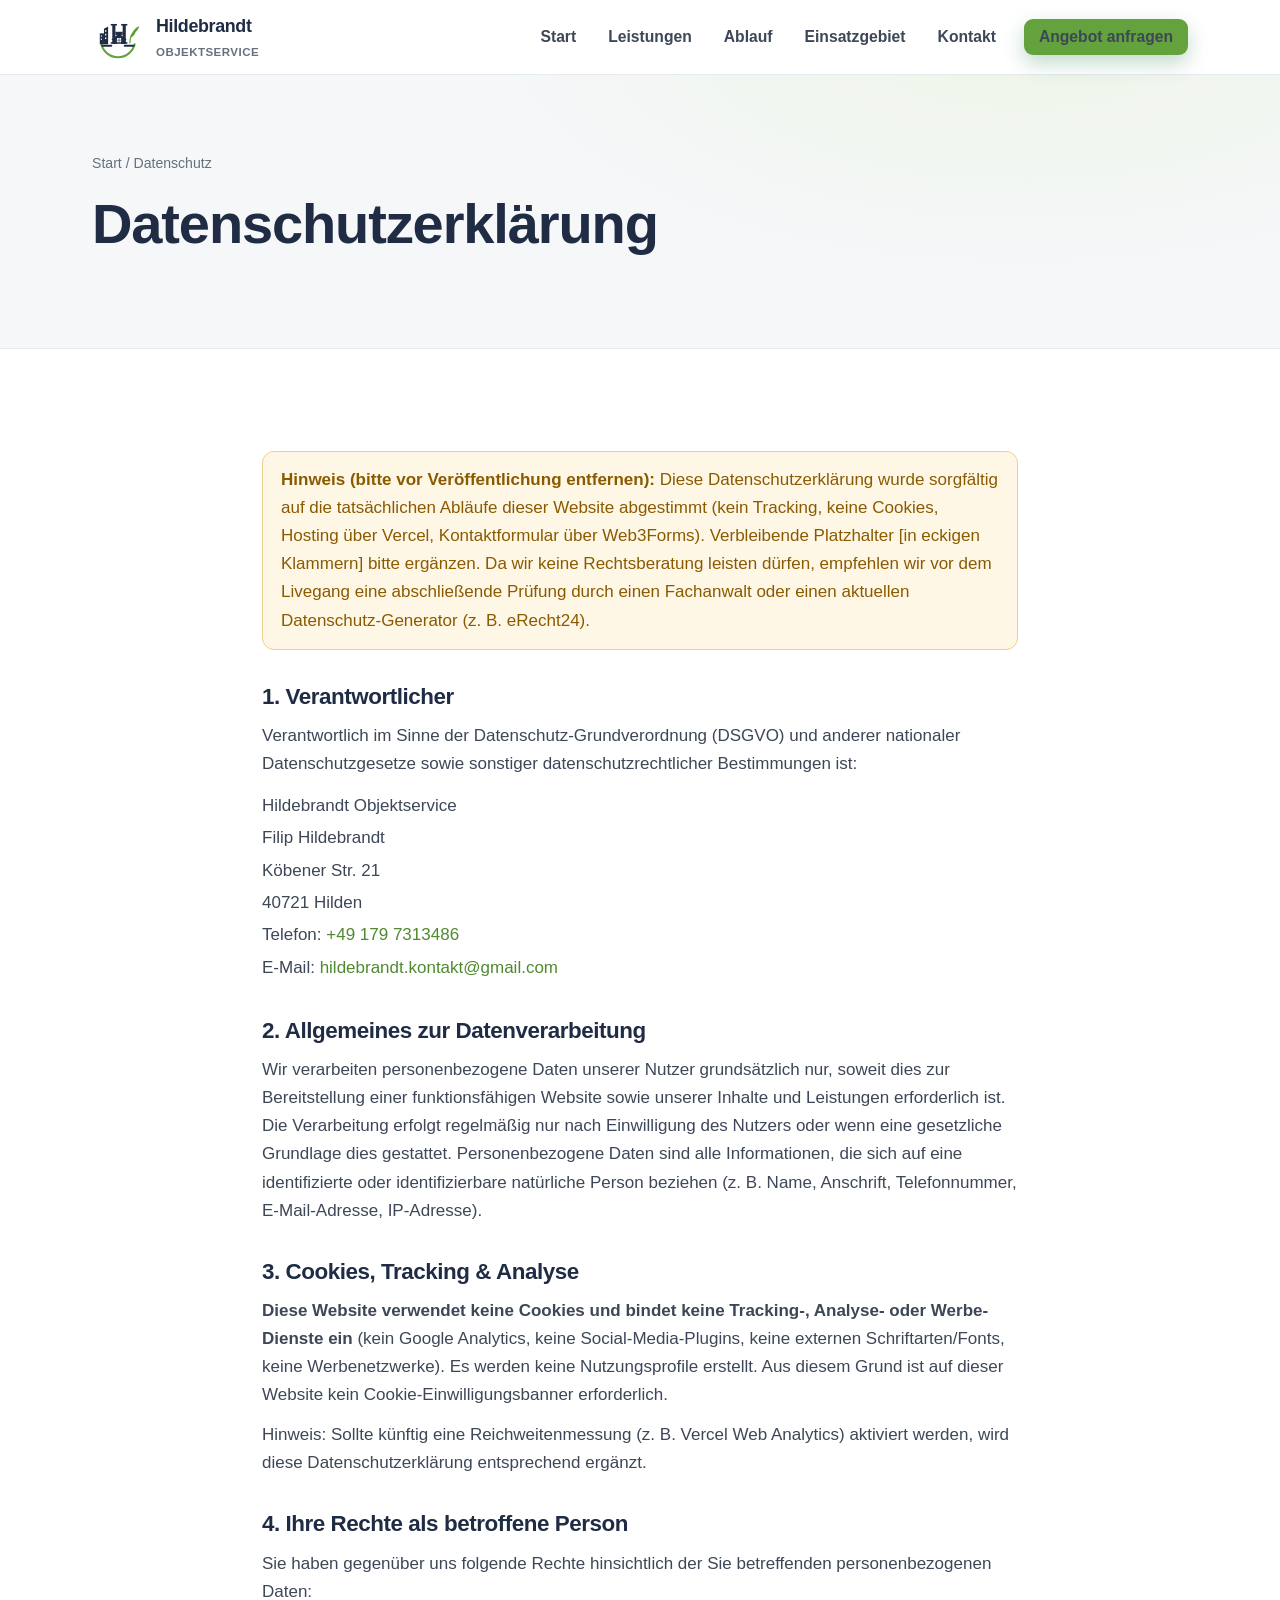
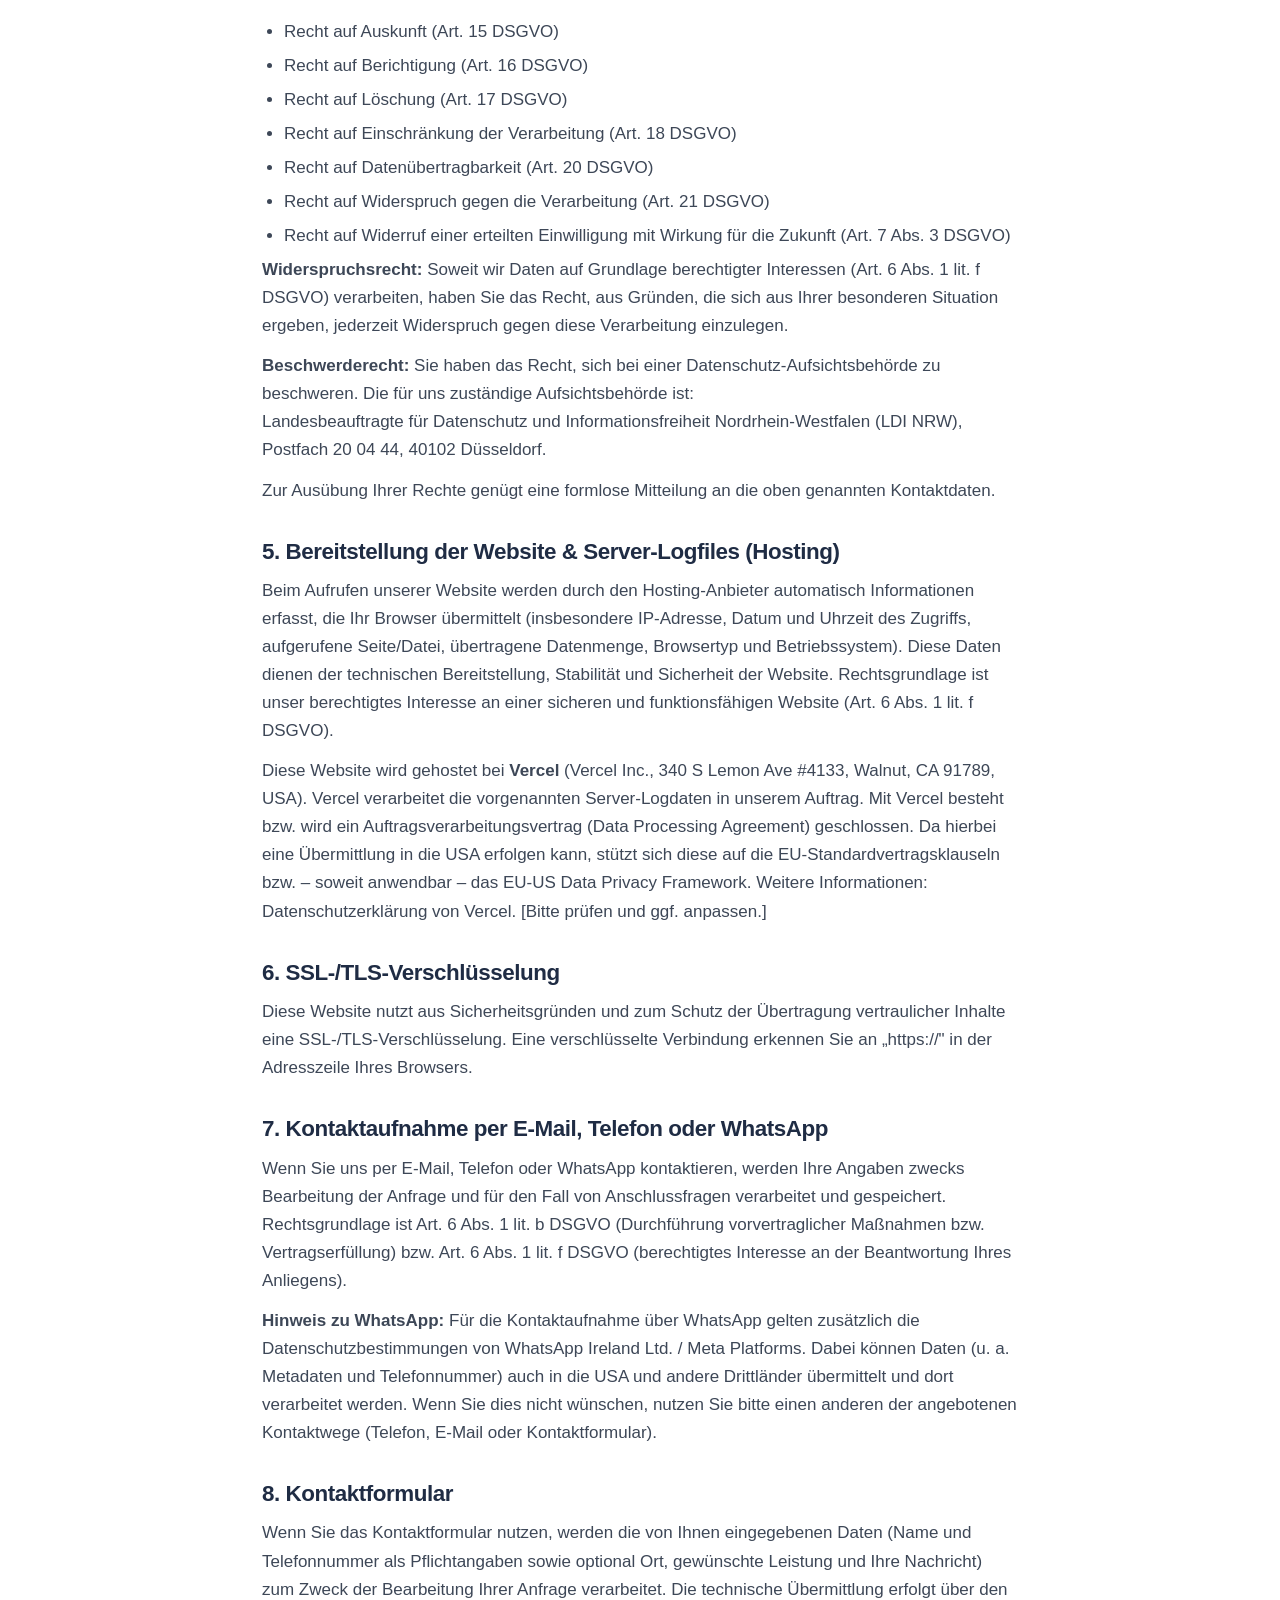
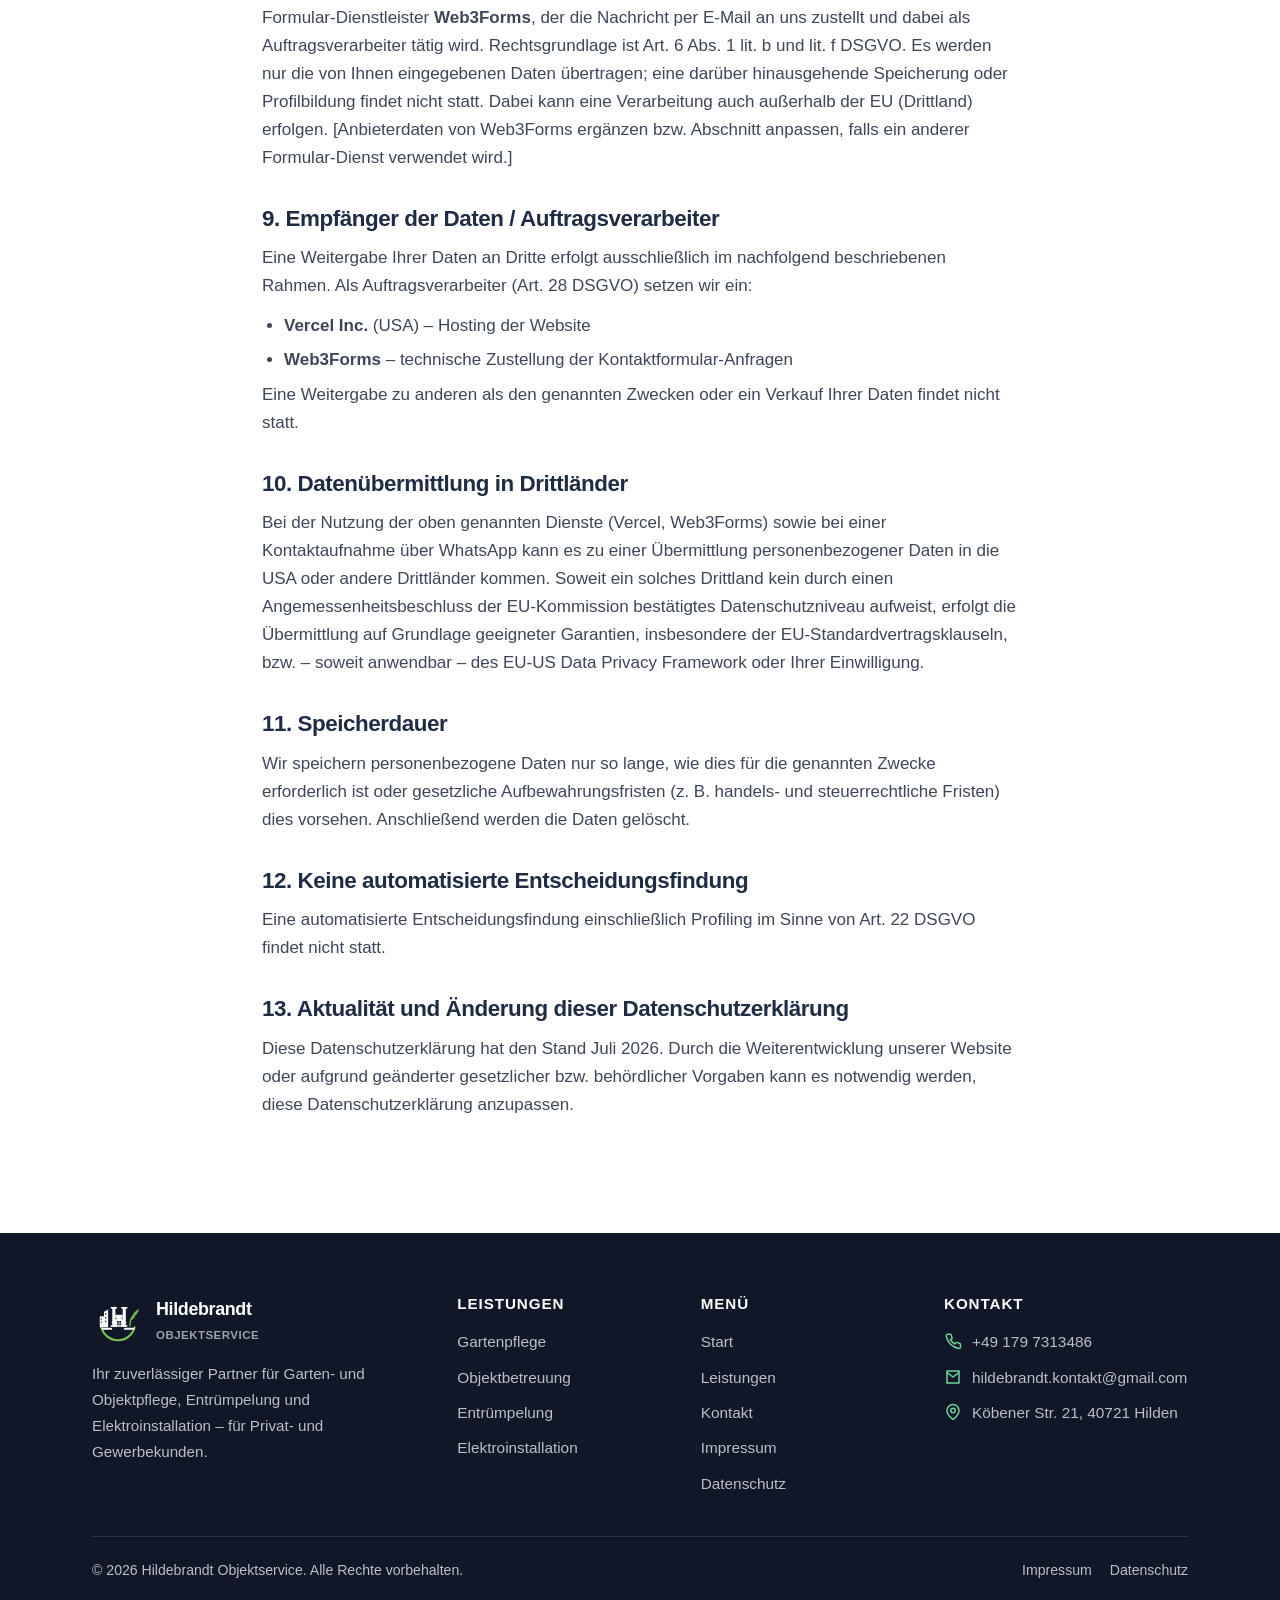
==== commit 269e1e89: "DSGVO-Konformitaet: Rechtstexte umfassend geprueft und ueberarbeitet Impressum: - USt-IdNr. auf 'wir" ====
--- a/datenschutz.html
+++ b/datenschutz.html
@@ -45,13 +45,15 @@
   <section class="section">
     <div class="container legal">
       <p style="background:#fff7e6;border:1px solid #f0d089;border-radius:12px;padding:14px 18px;color:#8a5a00;">
-        <strong>Hinweis (bitte vor Veröffentlichung entfernen):</strong> Dies ist eine allgemeine Muster-Datenschutzerklärung.
-        Ergänzen Sie die Platzhalter [in eckigen Klammern] und passen Sie sie an Ihre tatsächlichen Abläufe an.
-        Für rechtliche Sicherheit empfehlen wir eine Prüfung durch einen Fachanwalt oder einen aktuellen Datenschutz-Generator.
+        <strong>Hinweis (bitte vor Veröffentlichung entfernen):</strong> Diese Datenschutzerklärung wurde
+        sorgfältig auf die tatsächlichen Abläufe dieser Website abgestimmt (kein Tracking, keine Cookies,
+        Hosting über Vercel, Kontaktformular über Web3Forms). Verbleibende Platzhalter [in eckigen Klammern]
+        bitte ergänzen. Da wir keine Rechtsberatung leisten dürfen, empfehlen wir vor dem Livegang eine
+        abschließende Prüfung durch einen Fachanwalt oder einen aktuellen Datenschutz-Generator (z. B. eRecht24).
       </p>
 
       <h2>1. Verantwortlicher</h2>
-      <p>Verantwortlich für die Datenverarbeitung auf dieser Website ist:</p>
+      <p>Verantwortlich im Sinne der Datenschutz-Grundverordnung (DSGVO) und anderer nationaler Datenschutzgesetze sowie sonstiger datenschutzrechtlicher Bestimmungen ist:</p>
       <address>
         Hildebrandt Objektservice<br>
         Filip Hildebrandt<br>
@@ -62,9 +64,13 @@
       </address>
 
       <h2>2. Allgemeines zur Datenverarbeitung</h2>
-      <p>Wir verarbeiten personenbezogene Daten unserer Nutzer grundsätzlich nur, soweit dies zur Bereitstellung einer funktionsfähigen Website sowie unserer Inhalte und Leistungen erforderlich ist. Die Verarbeitung erfolgt regelmäßig nur nach Einwilligung des Nutzers oder wenn eine gesetzliche Grundlage dies gestattet.</p>
+      <p>Wir verarbeiten personenbezogene Daten unserer Nutzer grundsätzlich nur, soweit dies zur Bereitstellung einer funktionsfähigen Website sowie unserer Inhalte und Leistungen erforderlich ist. Die Verarbeitung erfolgt regelmäßig nur nach Einwilligung des Nutzers oder wenn eine gesetzliche Grundlage dies gestattet. Personenbezogene Daten sind alle Informationen, die sich auf eine identifizierte oder identifizierbare natürliche Person beziehen (z. B. Name, Anschrift, Telefonnummer, E-Mail-Adresse, IP-Adresse).</p>
 
-      <h2>3. Ihre Rechte</h2>
+      <h2>3. Cookies, Tracking &amp; Analyse</h2>
+      <p><strong>Diese Website verwendet keine Cookies und bindet keine Tracking-, Analyse- oder Werbe-Dienste ein</strong> (kein Google Analytics, keine Social-Media-Plugins, keine externen Schriftarten/Fonts, keine Werbenetzwerke). Es werden keine Nutzungsprofile erstellt. Aus diesem Grund ist auf dieser Website kein Cookie-Einwilligungsbanner erforderlich.</p>
+      <p>Hinweis: Sollte künftig eine Reichweitenmessung (z. B. Vercel Web Analytics) aktiviert werden, wird diese Datenschutzerklärung entsprechend ergänzt.</p>
+
+      <h2>4. Ihre Rechte als betroffene Person</h2>
       <p>Sie haben gegenüber uns folgende Rechte hinsichtlich der Sie betreffenden personenbezogenen Daten:</p>
       <ul>
         <li>Recht auf Auskunft (Art. 15 DSGVO)</li>
@@ -72,26 +78,47 @@
         <li>Recht auf Löschung (Art. 17 DSGVO)</li>
         <li>Recht auf Einschränkung der Verarbeitung (Art. 18 DSGVO)</li>
         <li>Recht auf Datenübertragbarkeit (Art. 20 DSGVO)</li>
-        <li>Recht auf Widerspruch (Art. 21 DSGVO)</li>
+        <li>Recht auf Widerspruch gegen die Verarbeitung (Art. 21 DSGVO)</li>
+        <li>Recht auf Widerruf einer erteilten Einwilligung mit Wirkung für die Zukunft (Art. 7 Abs. 3 DSGVO)</li>
       </ul>
-      <p>Zudem haben Sie das Recht, sich bei einer Datenschutz-Aufsichtsbehörde über die Verarbeitung Ihrer personenbezogenen Daten durch uns zu beschweren.</p>
+      <p><strong>Widerspruchsrecht:</strong> Soweit wir Daten auf Grundlage berechtigter Interessen (Art. 6 Abs. 1 lit. f DSGVO) verarbeiten, haben Sie das Recht, aus Gründen, die sich aus Ihrer besonderen Situation ergeben, jederzeit Widerspruch gegen diese Verarbeitung einzulegen.</p>
+      <p><strong>Beschwerderecht:</strong> Sie haben das Recht, sich bei einer Datenschutz-Aufsichtsbehörde zu beschweren. Die für uns zuständige Aufsichtsbehörde ist:<br>
+      Landesbeauftragte für Datenschutz und Informationsfreiheit Nordrhein-Westfalen (LDI NRW), Postfach 20 04 44, 40102 Düsseldorf.</p>
+      <p>Zur Ausübung Ihrer Rechte genügt eine formlose Mitteilung an die oben genannten Kontaktdaten.</p>
 
-      <h2>4. Bereitstellung der Website &amp; Server-Logfiles</h2>
-      <p>Beim Aufrufen unserer Website werden durch den Hosting-Anbieter automatisch Informationen erfasst, die Ihr Browser übermittelt (z. B. IP-Adresse, Datum und Uhrzeit des Zugriffs, aufgerufene Seite). Diese Daten dienen der technischen Bereitstellung und Sicherheit. Rechtsgrundlage ist unser berechtigtes Interesse (Art. 6 Abs. 1 lit. f DSGVO).</p>
-      <p>Diese Website wird bei <strong>Vercel</strong> (Vercel Inc., 340 S Lemon Ave #4133, Walnut, CA 91789, USA) gehostet. Beim Aufruf der Seite verarbeitet Vercel technisch notwendige Zugriffsdaten. Weitere Informationen finden Sie in der Datenschutzerklärung von Vercel. [Bitte prüfen und ggf. anpassen.]</p>
+      <h2>5. Bereitstellung der Website &amp; Server-Logfiles (Hosting)</h2>
+      <p>Beim Aufrufen unserer Website werden durch den Hosting-Anbieter automatisch Informationen erfasst, die Ihr Browser übermittelt (insbesondere IP-Adresse, Datum und Uhrzeit des Zugriffs, aufgerufene Seite/Datei, übertragene Datenmenge, Browsertyp und Betriebssystem). Diese Daten dienen der technischen Bereitstellung, Stabilität und Sicherheit der Website. Rechtsgrundlage ist unser berechtigtes Interesse an einer sicheren und funktionsfähigen Website (Art. 6 Abs. 1 lit. f DSGVO).</p>
+      <p>Diese Website wird gehostet bei <strong>Vercel</strong> (Vercel Inc., 340 S Lemon Ave #4133, Walnut, CA 91789, USA). Vercel verarbeitet die vorgenannten Server-Logdaten in unserem Auftrag. Mit Vercel besteht bzw. wird ein Auftragsverarbeitungsvertrag (Data Processing Agreement) geschlossen. Da hierbei eine Übermittlung in die USA erfolgen kann, stützt sich diese auf die EU-Standardvertragsklauseln bzw. – soweit anwendbar – das EU-US Data Privacy Framework. Weitere Informationen: Datenschutzerklärung von Vercel. [Bitte prüfen und ggf. anpassen.]</p>
 
-      <h2>5. Kontaktaufnahme</h2>
-      <p>Wenn Sie uns per Kontaktformular, E-Mail, Telefon oder WhatsApp kontaktieren, werden Ihre Angaben zwecks Bearbeitung der Anfrage und für den Fall von Anschlussfragen gespeichert. Rechtsgrundlage ist Art. 6 Abs. 1 lit. b DSGVO (vorvertragliche Maßnahmen) bzw. Art. 6 Abs. 1 lit. f DSGVO (berechtigtes Interesse an der Beantwortung).</p>
-      <p><strong>Hinweis zu WhatsApp:</strong> Wenn Sie uns über WhatsApp kontaktieren, gelten zusätzlich die Datenschutzbestimmungen von WhatsApp/Meta. Bitte beachten Sie, dass dabei Daten auch außerhalb der EU verarbeitet werden können.</p>
+      <h2>6. SSL-/TLS-Verschlüsselung</h2>
+      <p>Diese Website nutzt aus Sicherheitsgründen und zum Schutz der Übertragung vertraulicher Inhalte eine SSL-/TLS-Verschlüsselung. Eine verschlüsselte Verbindung erkennen Sie an „https://" in der Adresszeile Ihres Browsers.</p>
 
-      <h2>6. Kontaktformular</h2>
-      <p>Wenn Sie das Kontaktformular auf dieser Website nutzen, werden die von Ihnen eingegebenen Daten (z. B. Name, Telefon, Ort, Nachricht) zum Zweck der Bearbeitung Ihrer Anfrage übermittelt und verarbeitet. Die technische Übermittlung erfolgt über den Formular-Dienstleister <strong>Web3Forms</strong>, der die Nachricht per E-Mail an uns zustellt. Rechtsgrundlage ist Art. 6 Abs. 1 lit. b und lit. f DSGVO. Bitte beachten Sie, dass dabei Daten auch außerhalb der EU verarbeitet werden können. [Diesen Abschnitt anpassen, falls ein anderer Formular-Dienst verwendet wird.]</p>
+      <h2>7. Kontaktaufnahme per E-Mail, Telefon oder WhatsApp</h2>
+      <p>Wenn Sie uns per E-Mail, Telefon oder WhatsApp kontaktieren, werden Ihre Angaben zwecks Bearbeitung der Anfrage und für den Fall von Anschlussfragen verarbeitet und gespeichert. Rechtsgrundlage ist Art. 6 Abs. 1 lit. b DSGVO (Durchführung vorvertraglicher Maßnahmen bzw. Vertragserfüllung) bzw. Art. 6 Abs. 1 lit. f DSGVO (berechtigtes Interesse an der Beantwortung Ihres Anliegens).</p>
+      <p><strong>Hinweis zu WhatsApp:</strong> Für die Kontaktaufnahme über WhatsApp gelten zusätzlich die Datenschutzbestimmungen von WhatsApp Ireland Ltd. / Meta Platforms. Dabei können Daten (u. a. Metadaten und Telefonnummer) auch in die USA und andere Drittländer übermittelt und dort verarbeitet werden. Wenn Sie dies nicht wünschen, nutzen Sie bitte einen anderen der angebotenen Kontaktwege (Telefon, E-Mail oder Kontaktformular).</p>
 
-      <h2>7. Speicherdauer</h2>
-      <p>Wir speichern personenbezogene Daten nur so lange, wie dies für die genannten Zwecke erforderlich ist oder gesetzliche Aufbewahrungsfristen dies vorsehen.</p>
+      <h2>8. Kontaktformular</h2>
+      <p>Wenn Sie das Kontaktformular nutzen, werden die von Ihnen eingegebenen Daten (Name und Telefonnummer als Pflichtangaben sowie optional Ort, gewünschte Leistung und Ihre Nachricht) zum Zweck der Bearbeitung Ihrer Anfrage verarbeitet. Die technische Übermittlung erfolgt über den Formular-Dienstleister <strong>Web3Forms</strong>, der die Nachricht per E-Mail an uns zustellt und dabei als Auftragsverarbeiter tätig wird. Rechtsgrundlage ist Art. 6 Abs. 1 lit. b und lit. f DSGVO. Es werden nur die von Ihnen eingegebenen Daten übertragen; eine darüber hinausgehende Speicherung oder Profilbildung findet nicht statt. Dabei kann eine Verarbeitung auch außerhalb der EU (Drittland) erfolgen. [Anbieterdaten von Web3Forms ergänzen bzw. Abschnitt anpassen, falls ein anderer Formular-Dienst verwendet wird.]</p>
 
-      <h2>8. Aktualität</h2>
-      <p>Diese Datenschutzerklärung hat den Stand [Monat/Jahr]. Durch die Weiterentwicklung unserer Website oder aufgrund geänderter gesetzlicher Vorgaben kann es notwendig werden, diese Datenschutzerklärung zu ändern.</p>
+      <h2>9. Empfänger der Daten / Auftragsverarbeiter</h2>
+      <p>Eine Weitergabe Ihrer Daten an Dritte erfolgt ausschließlich im nachfolgend beschriebenen Rahmen. Als Auftragsverarbeiter (Art. 28 DSGVO) setzen wir ein:</p>
+      <ul>
+        <li><strong>Vercel Inc.</strong> (USA) – Hosting der Website</li>
+        <li><strong>Web3Forms</strong> – technische Zustellung der Kontaktformular-Anfragen</li>
+      </ul>
+      <p>Eine Weitergabe zu anderen als den genannten Zwecken oder ein Verkauf Ihrer Daten findet nicht statt.</p>
+
+      <h2>10. Datenübermittlung in Drittländer</h2>
+      <p>Bei der Nutzung der oben genannten Dienste (Vercel, Web3Forms) sowie bei einer Kontaktaufnahme über WhatsApp kann es zu einer Übermittlung personenbezogener Daten in die USA oder andere Drittländer kommen. Soweit ein solches Drittland kein durch einen Angemessenheitsbeschluss der EU-Kommission bestätigtes Datenschutzniveau aufweist, erfolgt die Übermittlung auf Grundlage geeigneter Garantien, insbesondere der EU-Standardvertragsklauseln, bzw. – soweit anwendbar – des EU-US Data Privacy Framework oder Ihrer Einwilligung.</p>
+
+      <h2>11. Speicherdauer</h2>
+      <p>Wir speichern personenbezogene Daten nur so lange, wie dies für die genannten Zwecke erforderlich ist oder gesetzliche Aufbewahrungsfristen (z. B. handels- und steuerrechtliche Fristen) dies vorsehen. Anschließend werden die Daten gelöscht.</p>
+
+      <h2>12. Keine automatisierte Entscheidungsfindung</h2>
+      <p>Eine automatisierte Entscheidungsfindung einschließlich Profiling im Sinne von Art. 22 DSGVO findet nicht statt.</p>
+
+      <h2>13. Aktualität und Änderung dieser Datenschutzerklärung</h2>
+      <p>Diese Datenschutzerklärung hat den Stand Juli 2026. Durch die Weiterentwicklung unserer Website oder aufgrund geänderter gesetzlicher bzw. behördlicher Vorgaben kann es notwendig werden, diese Datenschutzerklärung anzupassen.</p>
     </div>
   </section>
 
--- a/css/style.css
+++ b/css/style.css
@@ -260,6 +260,7 @@
 }
 .field textarea { resize: vertical; min-height: 130px; }
 .form__note { font-size: .85rem; color: var(--muted); margin-top: 14px; text-align: center; }
+.form__note a { text-decoration: underline; text-underline-offset: 2px; }
 .form__ok { display: none; background: var(--brand-light); border: 1px solid var(--brand-100); color: var(--brand-darker); padding: 14px 16px; border-radius: 11px; font-weight: 600; margin-bottom: 18px; }
 
 /* ---------- FAQ ---------- */
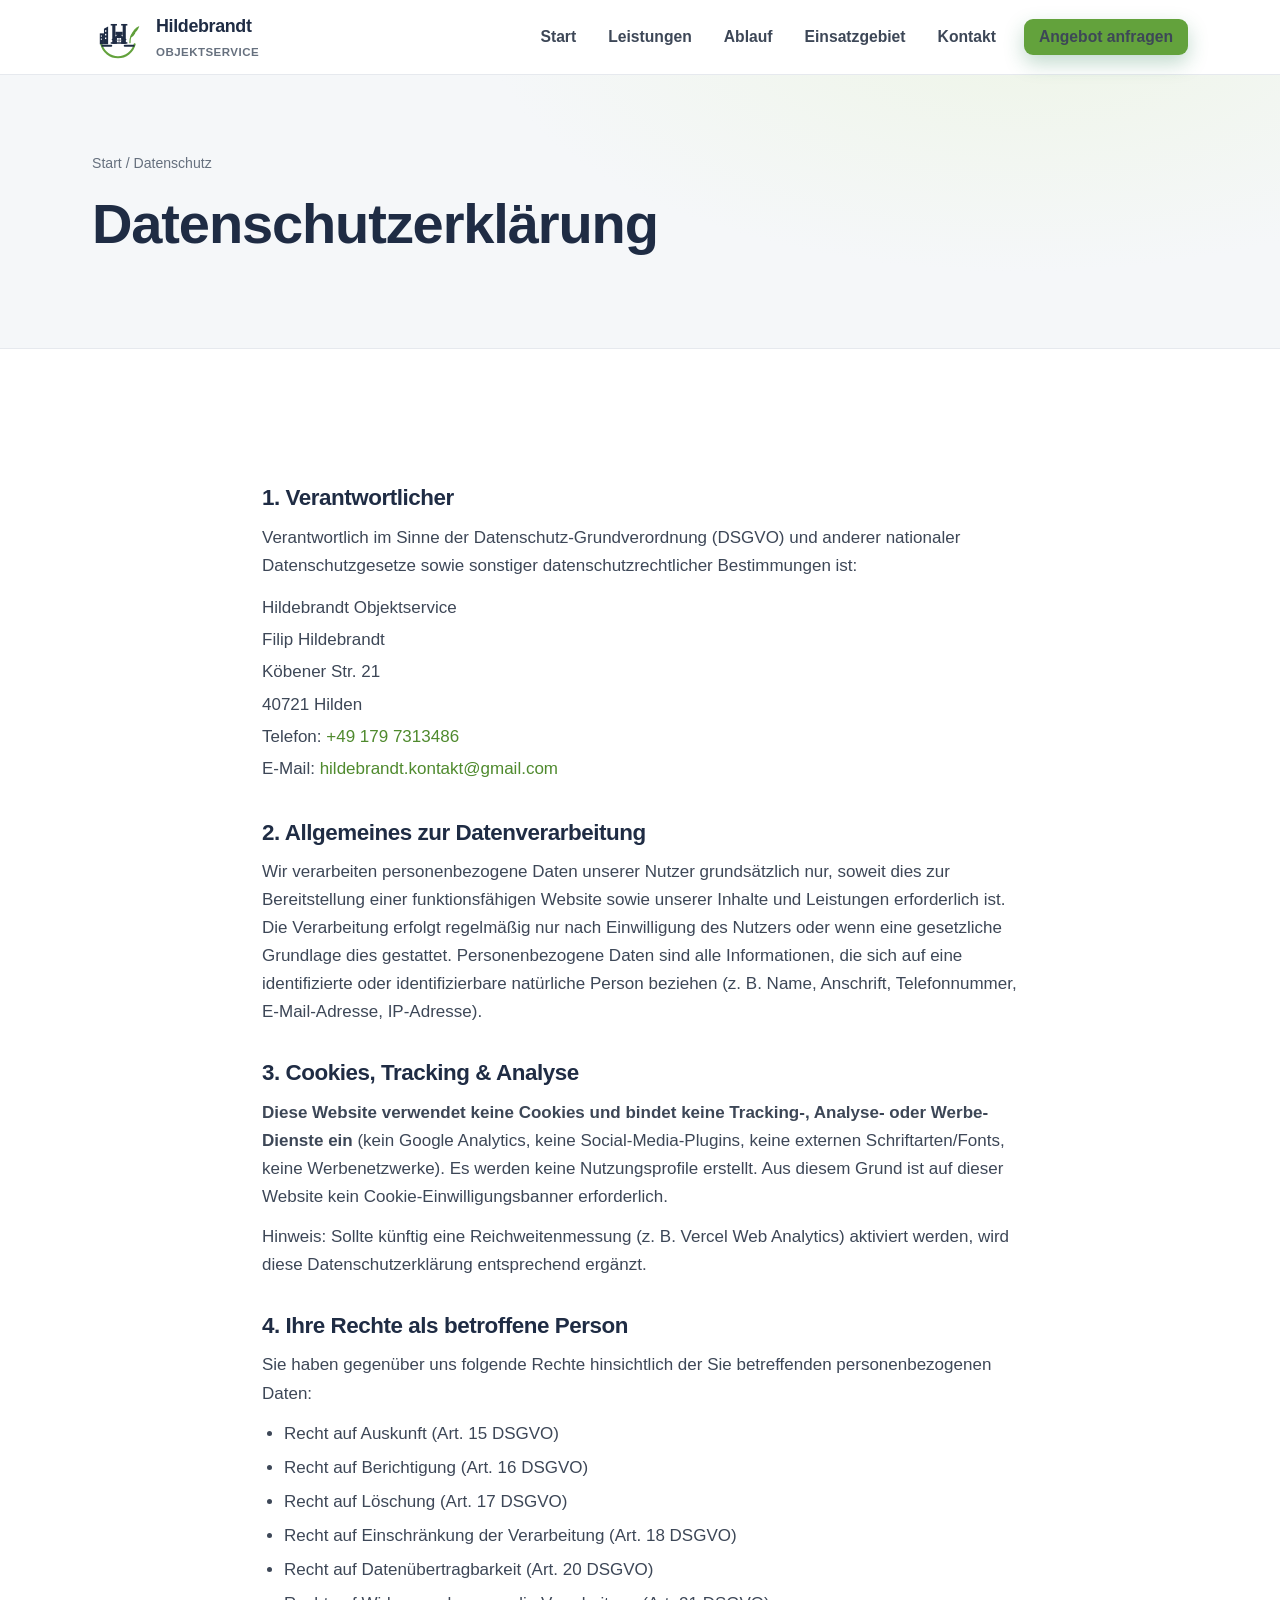
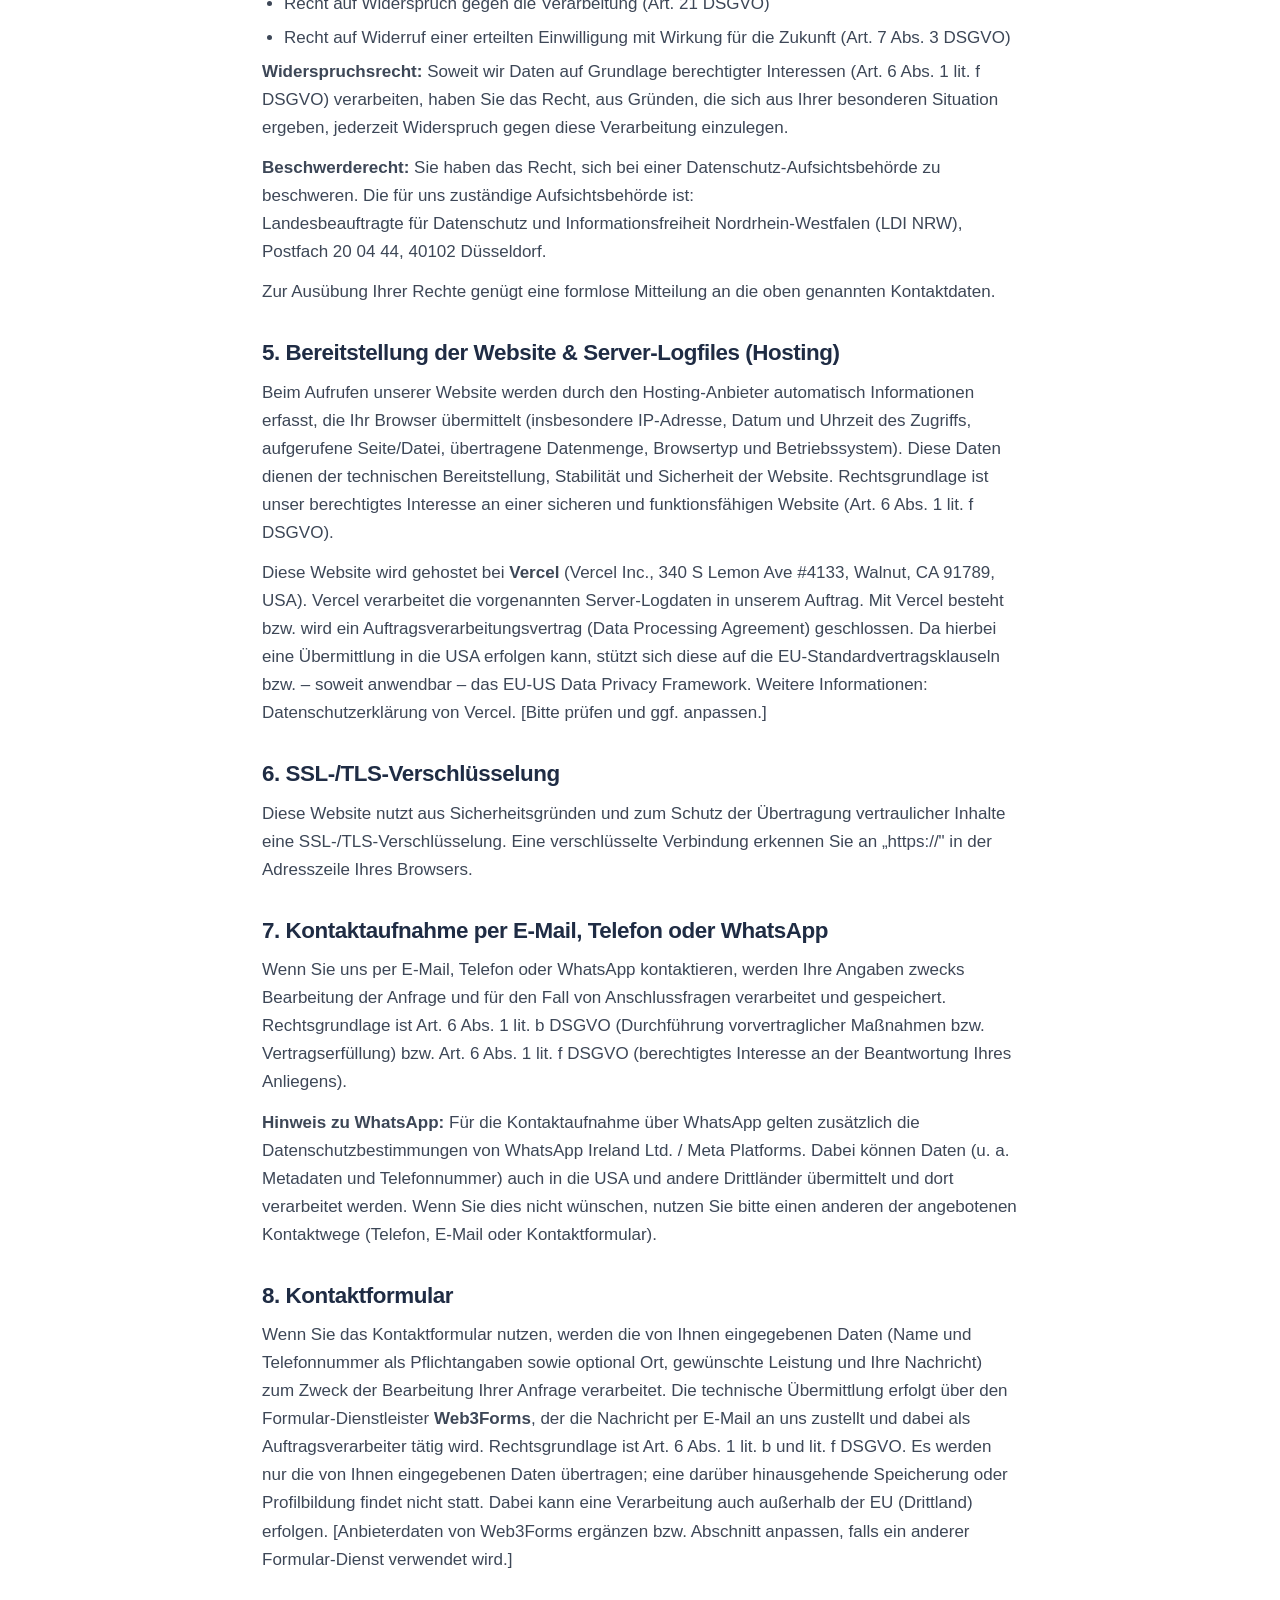
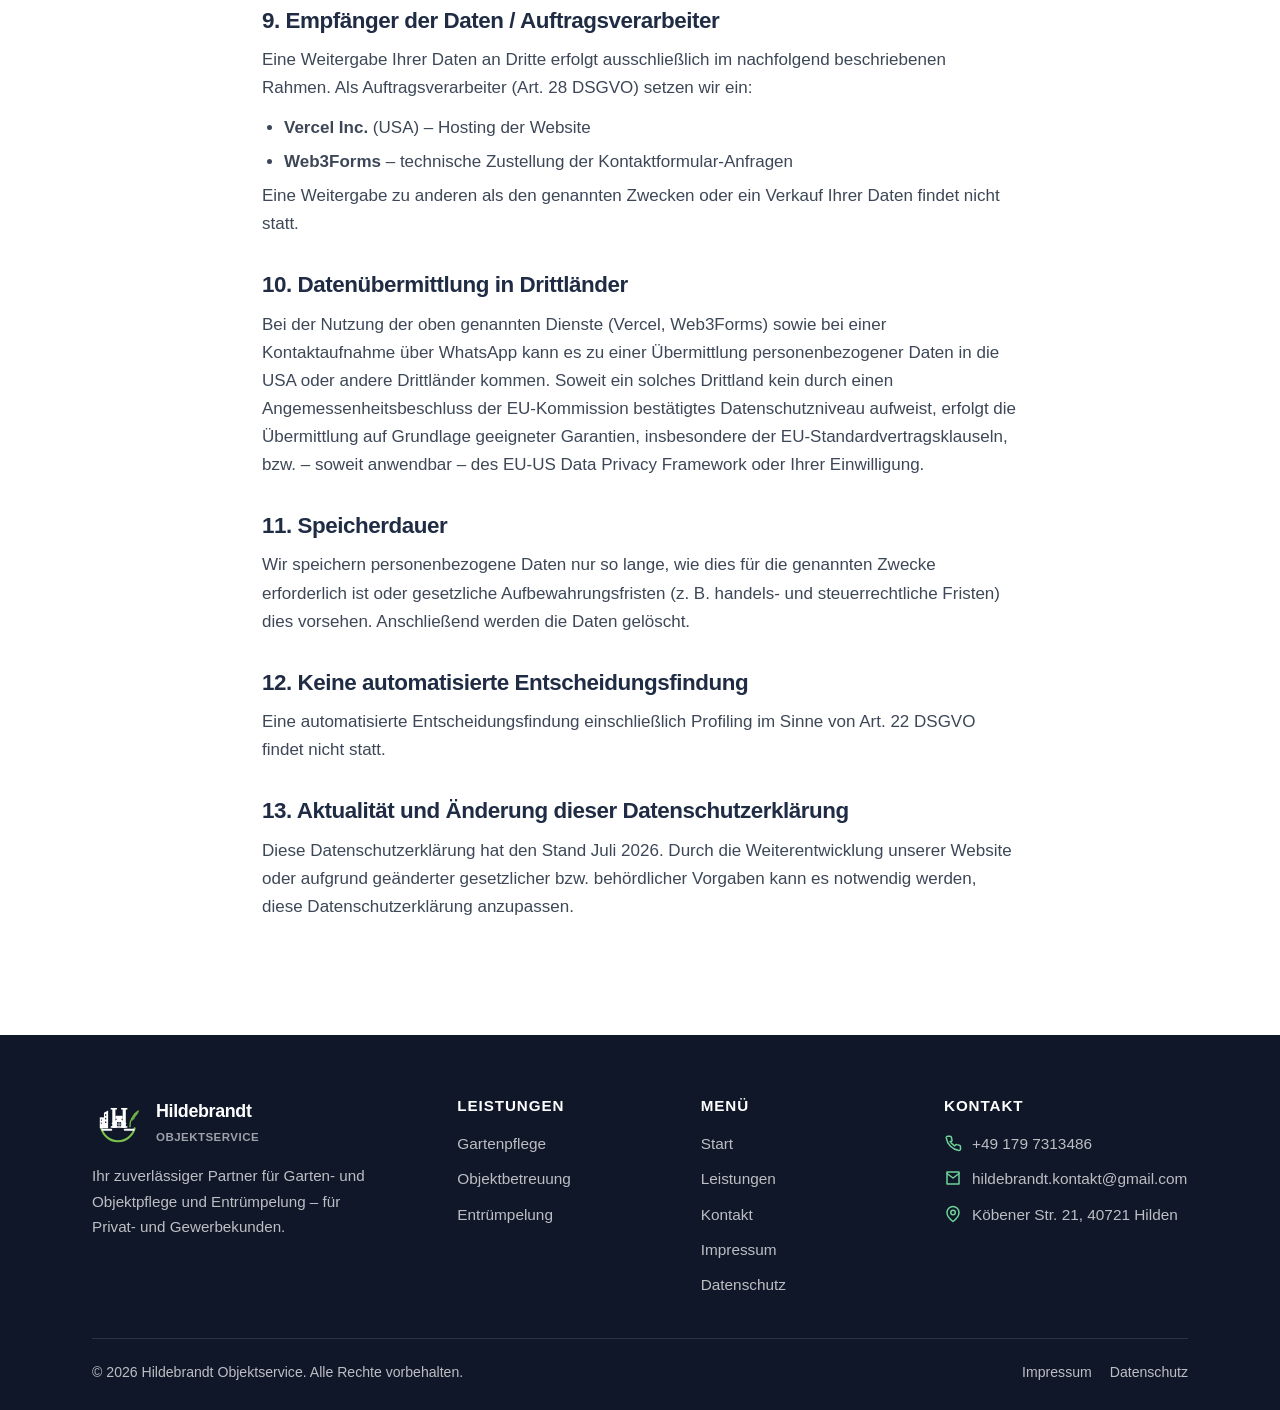
==== commit dc1bd9d1: "Elektroinstallation vollstaendig entfernt und Hinweiskaesten geloescht - Elektroinstallation ueberal" ====
--- a/datenschutz.html
+++ b/datenschutz.html
@@ -44,14 +44,6 @@
 
   <section class="section">
     <div class="container legal">
-      <p style="background:#fff7e6;border:1px solid #f0d089;border-radius:12px;padding:14px 18px;color:#8a5a00;">
-        <strong>Hinweis (bitte vor Veröffentlichung entfernen):</strong> Diese Datenschutzerklärung wurde
-        sorgfältig auf die tatsächlichen Abläufe dieser Website abgestimmt (kein Tracking, keine Cookies,
-        Hosting über Vercel, Kontaktformular über Web3Forms). Verbleibende Platzhalter [in eckigen Klammern]
-        bitte ergänzen. Da wir keine Rechtsberatung leisten dürfen, empfehlen wir vor dem Livegang eine
-        abschließende Prüfung durch einen Fachanwalt oder einen aktuellen Datenschutz-Generator (z. B. eRecht24).
-      </p>
-
       <h2>1. Verantwortlicher</h2>
       <p>Verantwortlich im Sinne der Datenschutz-Grundverordnung (DSGVO) und anderer nationaler Datenschutzgesetze sowie sonstiger datenschutzrechtlicher Bestimmungen ist:</p>
       <address>
@@ -130,7 +122,7 @@
             <span class="brand__logo" aria-hidden="true"></span>
             <span class="brand__name">Hildebrandt<small>Objektservice</small></span>
           </a>
-          <p class="footer__about">Ihr zuverlässiger Partner für Garten- und Objektpflege, Entrümpelung und Elektroinstallation – für Privat- und Gewerbekunden.</p>
+          <p class="footer__about">Ihr zuverlässiger Partner für Garten- und Objektpflege und Entrümpelung – für Privat- und Gewerbekunden.</p>
         </div>
         <div>
           <h4>Leistungen</h4>
@@ -138,7 +130,6 @@
             <li><a href="leistungen.html#gartenpflege">Gartenpflege</a></li>
             <li><a href="leistungen.html#objektbetreuung">Objektbetreuung</a></li>
             <li><a href="leistungen.html#entruempelung">Entrümpelung</a></li>
-            <li><a href="leistungen.html#elektro">Elektroinstallation</a></li>
           </ul>
         </div>
         <div>
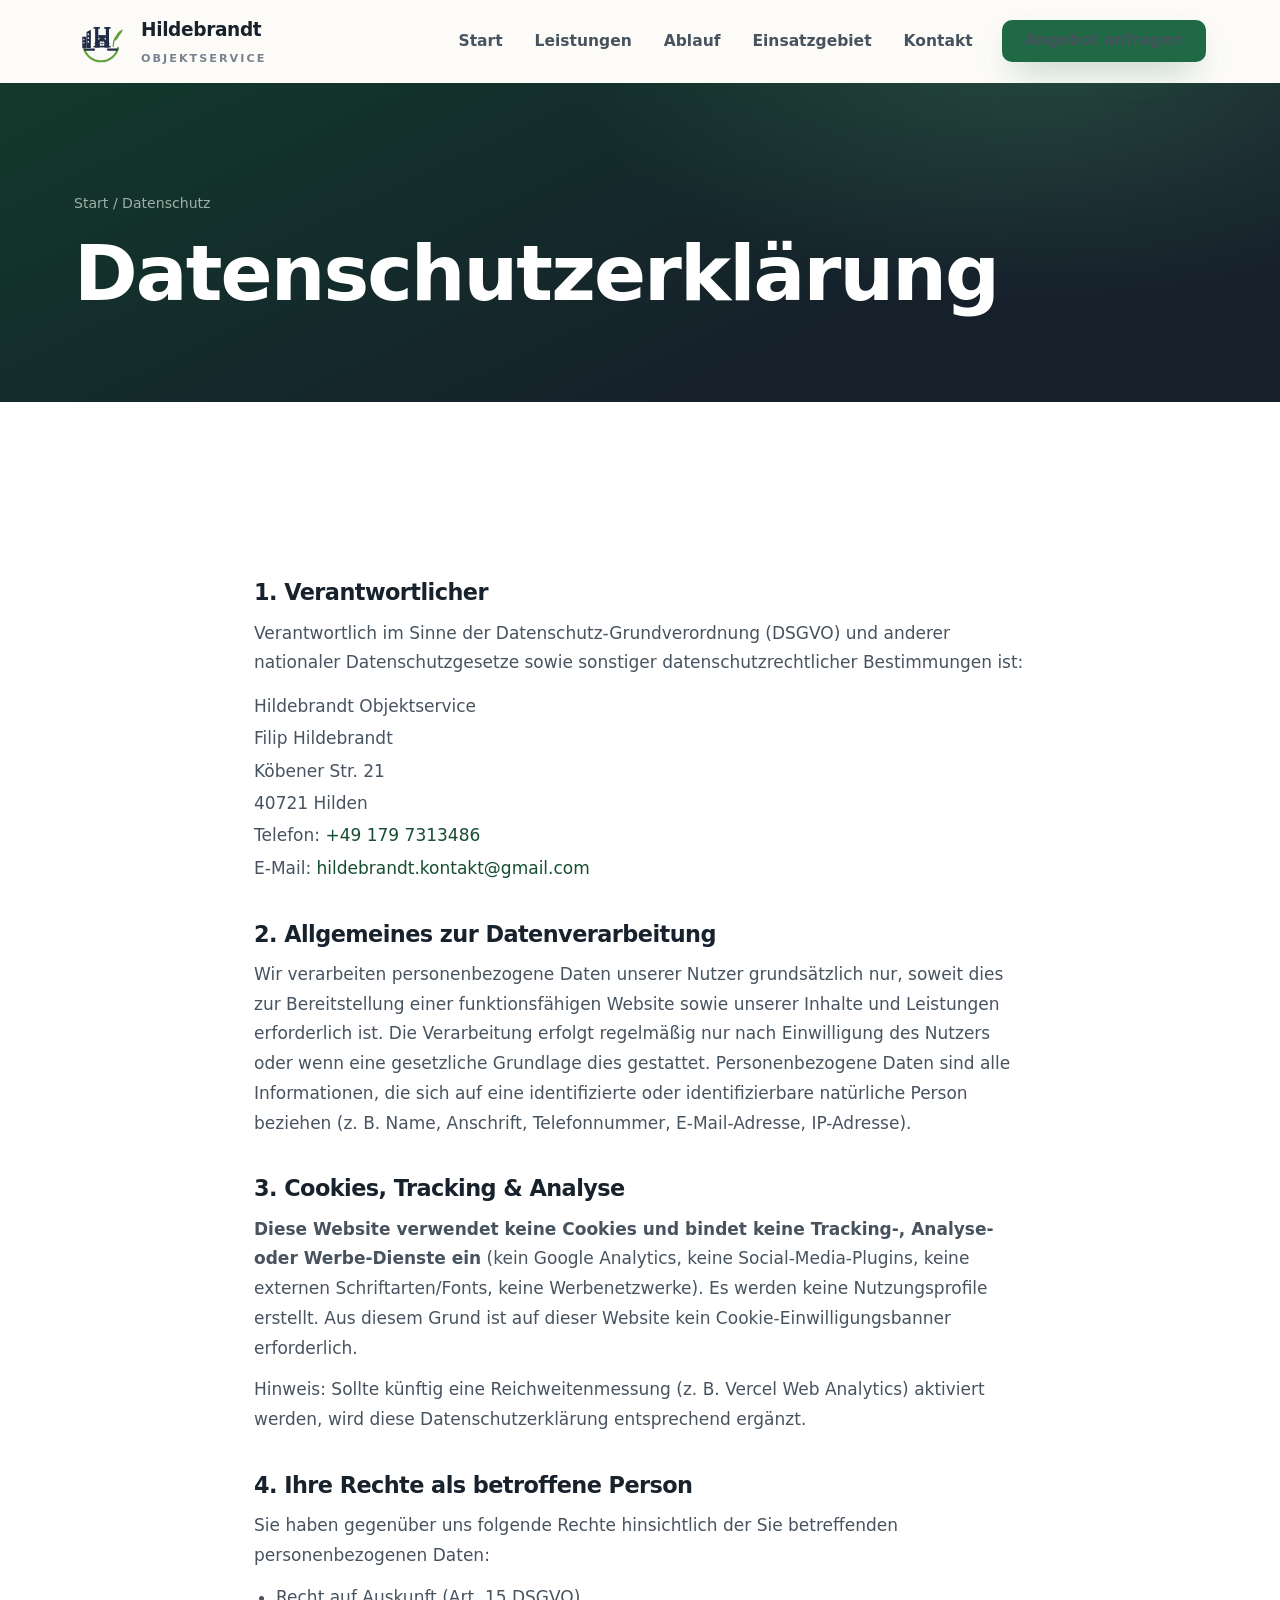
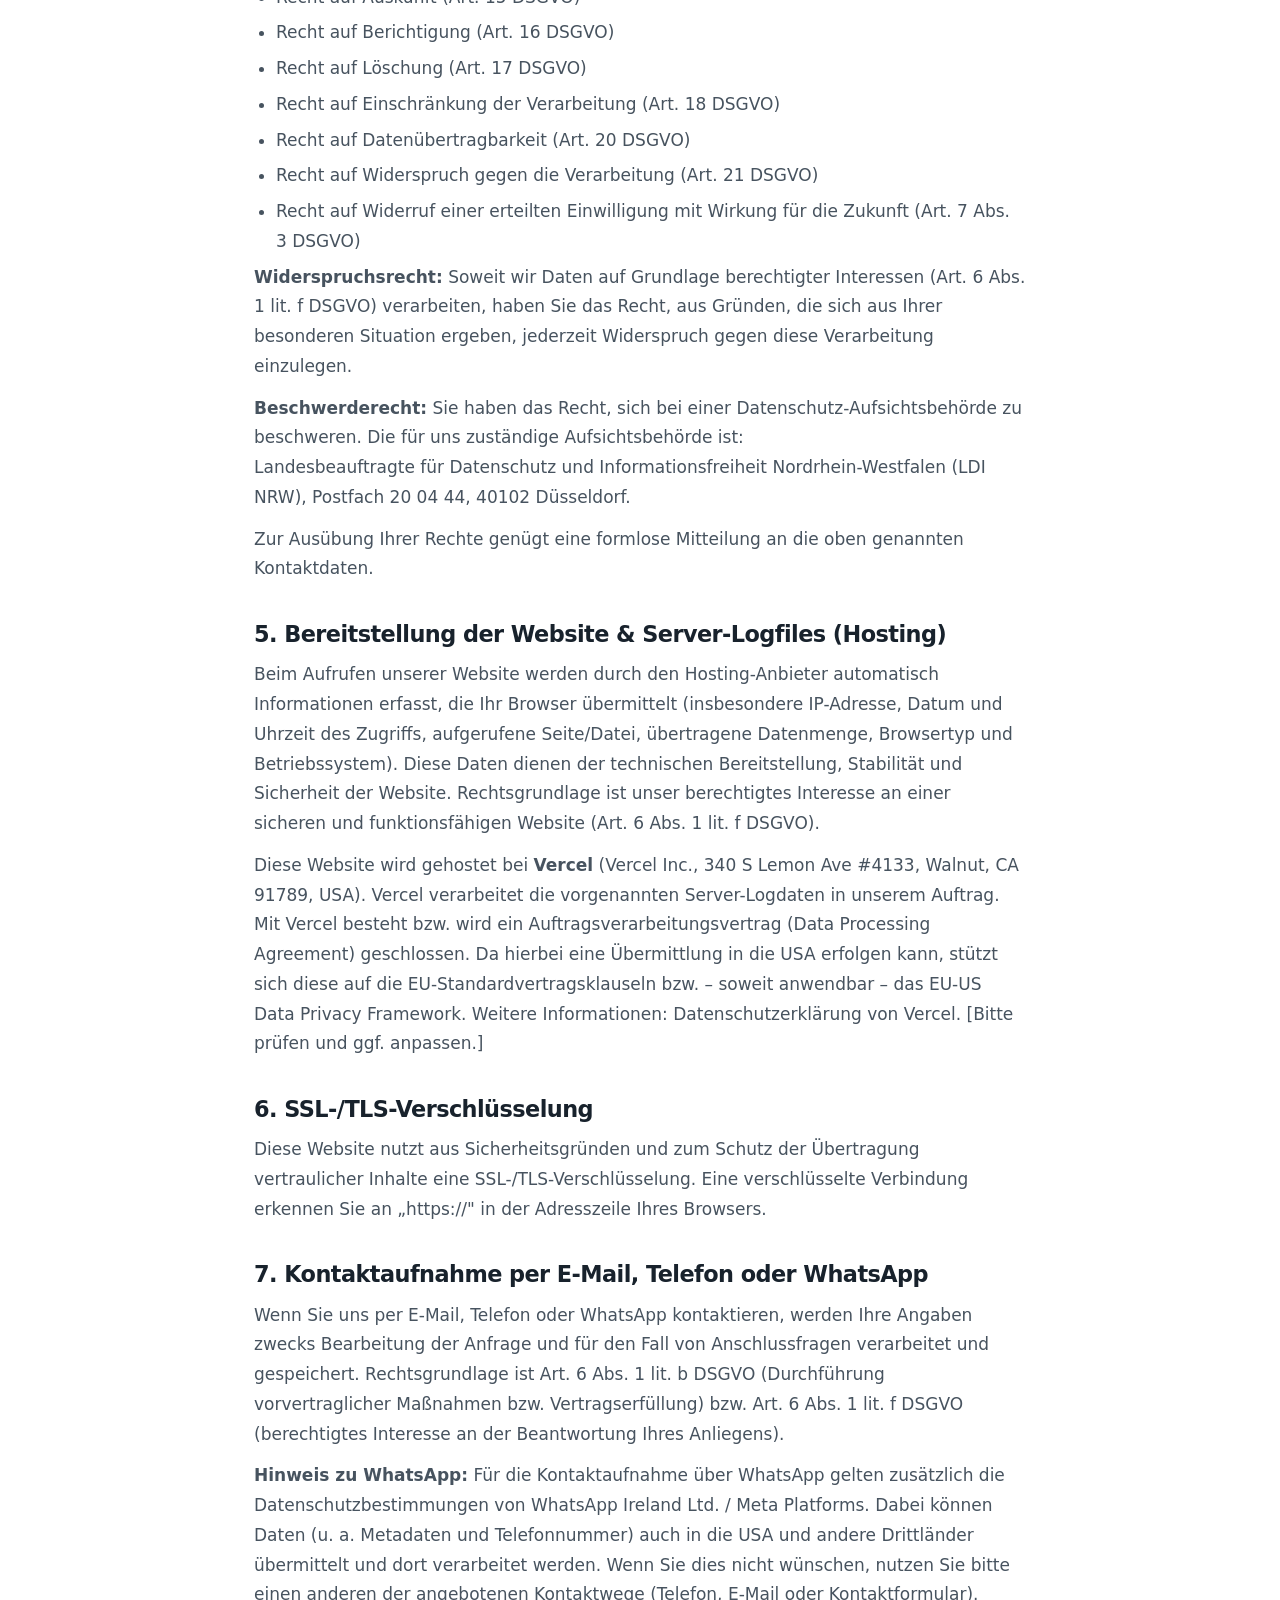
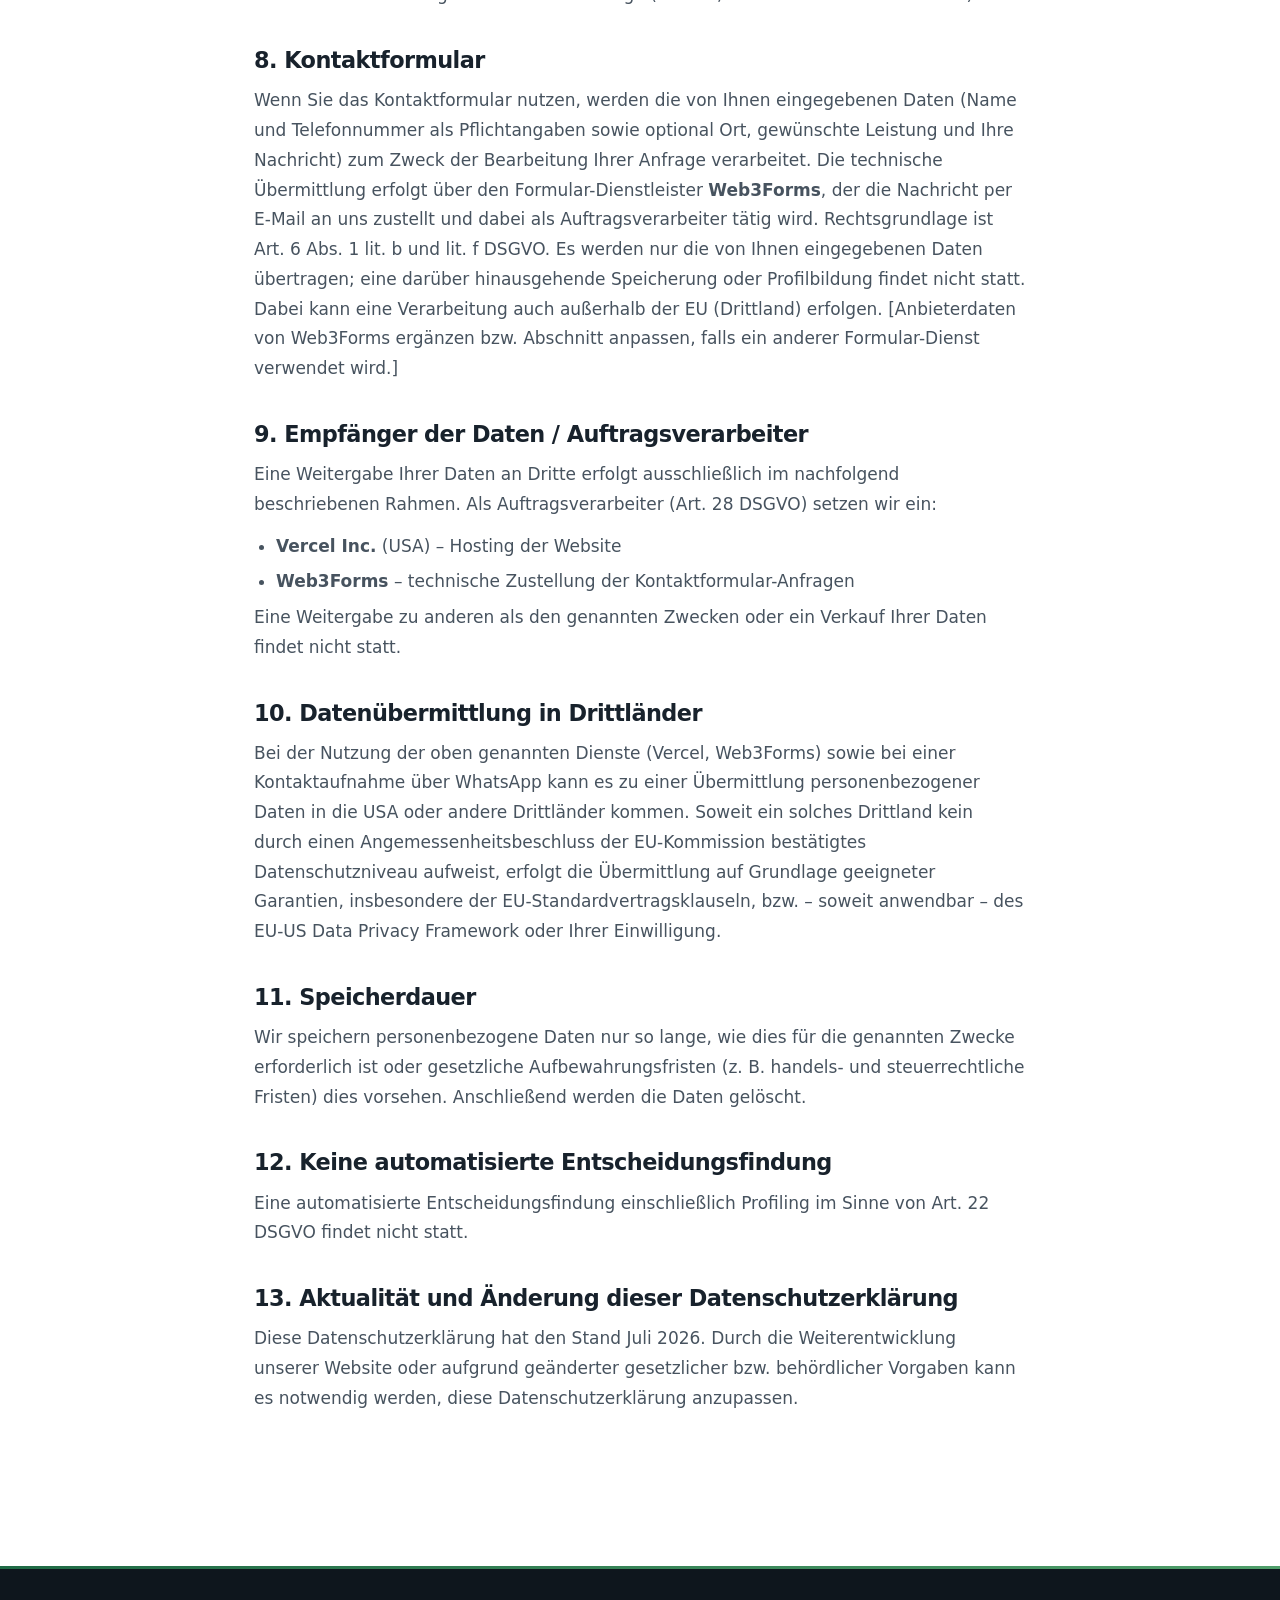
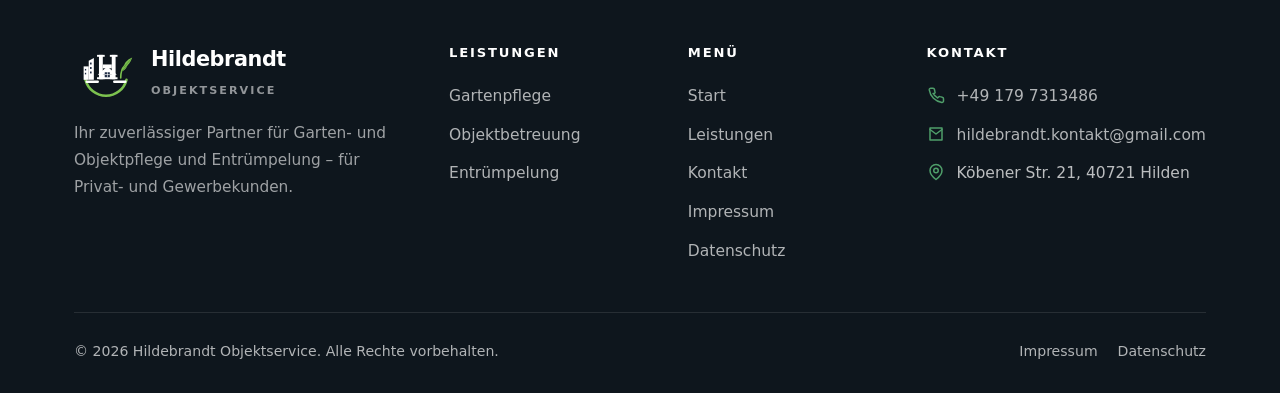
==== commit 78e163bf: "Premium-Redesign: neues Design-System, Hero, Sektionen & Animationen Design-System: - Neue Premium-F" ====
--- a/datenschutz.html
+++ b/datenschutz.html
@@ -7,7 +7,7 @@
   <meta name="description" content="Datenschutzerklärung von Hildebrandt Objektservice." />
   <meta name="robots" content="noindex, follow" />
   <link rel="canonical" href="https://www.hildebrandt-objektservice.de/datenschutz.html" />
-  <meta name="theme-color" content="#1f2c44" />
+  <meta name="theme-color" content="#18222c" />
   <link rel="stylesheet" href="css/style.css" />
   <link rel="icon" href="/assets/favicon.svg" type="image/svg+xml" />
   <link rel="apple-touch-icon" href="/assets/apple-touch-icon.png" />
--- a/css/style.css
+++ b/css/style.css
@@ -1,366 +1,442 @@
 /* =========================================================
-   Hildebrandt Objektservice — Stylesheet
-   Design: modern · seriös · natürlich · hell · clean
+   Hildebrandt Objektservice — Premium Design System
+   Natur · Immobilien · Premium Service
    ========================================================= */
 
 :root {
-  /* Markenfarben – abgeleitet vom Logo (Grün als Akzent) */
-  --brand:        #63a23c;
-  --brand-dark:   #4f8a2e;
-  --brand-darker: #3d6d24;
-  --brand-light:  #eef5e7;
-  --brand-100:    #dbebcf;
-
-  /* Marken-Dunkelton (Navy aus dem Logo) */
-  --navy:         #1f2c44;
-  --navy-dark:    #16203a;
-  --navy-darker:  #0f1728;
-
-  /* Neutrale Töne */
-  --ink:    #1f2c44;
-  --body:   #3d4757;
-  --muted:  #66707e;
-  --line:   #e6e9ee;
+  /* ---- Marke: tiefes Waldgrün + Anthrazit + warme Naturtöne ---- */
+  --forest:       #1f6a45;   /* primäres Waldgrün */
+  --forest-dark:  #164e33;
+  --forest-deep:  #0f3823;
+  --leaf:         #4f9e6a;   /* hellerer Akzent, sparsam */
+  --leaf-soft:    #e7f2ea;   /* zarter grüner Tint */
+
+  --anthracite:   #18222c;   /* dunkle Sektionen / Headings */
+  --anthracite-2: #0e161d;
+
+  /* ---- Warme Neutraltöne ---- */
+  --cream:  #f8f5ee;
+  --sand:   #efe9dc;
+  --paper:  #fcfbf7;
+
+  --ink:    #18222c;
+  --body:   #47535f;
+  --muted:  #79838f;
+  --line:   #e8e3d7;
+  --line-2: #eeeae0;
   --bg:     #ffffff;
-  --bg-alt: #f5f7f9;
-  --sand:   #f6f7f4;
-
-  /* System */
-  --radius:    14px;
-  --radius-lg: 22px;
-  --shadow-sm: 0 1px 3px rgba(16, 40, 28, .06), 0 1px 2px rgba(16, 40, 28, .04);
-  --shadow:    0 10px 30px rgba(16, 40, 28, .08);
-  --shadow-lg: 0 24px 60px rgba(16, 40, 28, .14);
-  --maxw: 1140px;
-
-  --font: "Inter", -apple-system, BlinkMacSystemFont, "Segoe UI", Roboto,
-          Helvetica, Arial, "Apple Color Emoji", "Segoe UI Emoji", sans-serif;
+
+  /* WhatsApp */
+  --wa: #25d366;
+
+  /* ---- Radien (differenziert) ---- */
+  --r-xl: 32px;
+  --r-lg: 24px;
+  --r-md: 16px;
+  --r-btn: 15px;
+  --r-sm: 12px;
+
+  /* ---- Premium Schatten (weich, mehrschichtig) ---- */
+  --sh-sm: 0 1px 2px rgba(24,34,44,.04), 0 2px 8px rgba(24,34,44,.05);
+  --sh:    0 10px 24px -10px rgba(24,34,44,.14), 0 4px 10px -6px rgba(24,34,44,.08);
+  --sh-lg: 0 30px 60px -22px rgba(24,34,44,.28), 0 14px 28px -14px rgba(24,34,44,.14);
+  --sh-forest: 0 16px 34px -12px rgba(31,106,69,.42);
+
+  --maxw: 1180px;
+  --font-sans: "Inter", "Manrope", system-ui, -apple-system, BlinkMacSystemFont,
+               "Segoe UI", Roboto, "Helvetica Neue", Arial, sans-serif;
 }
 
 /* ---------- Reset ---------- */
 *, *::before, *::after { box-sizing: border-box; margin: 0; padding: 0; }
-html { scroll-behavior: smooth; -webkit-text-size-adjust: 100%; }
+html { scroll-behavior: smooth; -webkit-text-size-adjust: 100%; scroll-padding-top: 90px; }
 body {
-  font-family: var(--font);
+  font-family: var(--font-sans);
   color: var(--body);
   background: var(--bg);
-  line-height: 1.65;
+  line-height: 1.72;
   font-size: 17px;
   -webkit-font-smoothing: antialiased;
   text-rendering: optimizeLegibility;
   overflow-x: hidden;
 }
 img { max-width: 100%; display: block; }
-a { color: var(--brand-dark); text-decoration: none; transition: color .18s ease; }
-a:hover { color: var(--brand); }
+a { color: var(--forest-dark); text-decoration: none; transition: color .2s ease; }
+a:hover { color: var(--forest); }
 ul { list-style: none; }
-h1, h2, h3, h4 { color: var(--ink); line-height: 1.18; font-weight: 800; letter-spacing: -.02em; }
-h1 { font-size: clamp(2.1rem, 5vw, 3.5rem); }
-h2 { font-size: clamp(1.7rem, 3.6vw, 2.5rem); }
-h3 { font-size: 1.25rem; }
+h1, h2, h3, h4 { color: var(--ink); font-weight: 800; letter-spacing: -.025em; }
+h1 { font-size: clamp(2.6rem, 6vw, 5rem); line-height: 1.02; }
+h2 { font-size: clamp(2rem, 4vw, 3.1rem); line-height: 1.08; }
+h3 { font-size: 1.32rem; line-height: 1.25; letter-spacing: -.02em; }
 p  { color: var(--body); }
 section { position: relative; }
+::selection { background: var(--forest); color: #fff; }
 
 /* ---------- Layout ---------- */
-.container { width: 100%; max-width: var(--maxw); margin: 0 auto; padding: 0 22px; }
-.section { padding: clamp(56px, 8vw, 104px) 0; }
-.section--alt { background: var(--bg-alt); }
+.container { width: 100%; max-width: var(--maxw); margin: 0 auto; padding: 0 24px; }
+.section { padding: clamp(76px, 11vw, 148px) 0; }
+.section--alt  { background: var(--cream); }
 .section--sand { background: var(--sand); }
+.section--dark { background: var(--anthracite); color: #cdd5dd; }
 .center { text-align: center; }
-.narrow { max-width: 720px; margin-inline: auto; }
-
+.narrow { max-width: 680px; margin-inline: auto; }
+
+/* Eyebrow mit Premium-Linie */
 .eyebrow {
-  display: inline-block;
-  font-size: .82rem;
-  font-weight: 700;
-  letter-spacing: .12em;
-  text-transform: uppercase;
-  color: var(--brand);
-  margin-bottom: 14px;
-}
-.section-head { margin-bottom: 46px; }
-.section-head p { color: var(--muted); font-size: 1.08rem; margin-top: 14px; }
+  display: inline-flex; align-items: center; gap: 10px;
+  font-size: .8rem; font-weight: 700; letter-spacing: .16em;
+  text-transform: uppercase; color: var(--forest); margin-bottom: 20px;
+}
+.eyebrow::before { content: ""; width: 26px; height: 2px; background: var(--forest); border-radius: 2px; opacity: .7; }
+.center .eyebrow::after { content: ""; width: 26px; height: 2px; background: var(--forest); border-radius: 2px; opacity: .7; }
+.section-head { margin-bottom: 60px; }
+.section-head h2 { max-width: 20ch; }
+.center.section-head h2, .section-head.center h2 { margin-inline: auto; }
+.section-head p { color: var(--muted); font-size: 1.13rem; margin-top: 18px; line-height: 1.7; }
+.section--dark .eyebrow { color: var(--leaf); }
+.section--dark .eyebrow::before, .section--dark .eyebrow::after { background: var(--leaf); }
+.section--dark h2 { color: #fff; }
+.section--dark .section-head p { color: #9fabb6; }
 
 /* ---------- Buttons ---------- */
 .btn {
+  --btn-bg: var(--forest); --btn-fg: #fff;
   display: inline-flex; align-items: center; justify-content: center; gap: 10px;
-  font-weight: 700; font-size: 1rem; line-height: 1;
-  padding: 15px 26px; border-radius: 999px;
-  border: 1.5px solid transparent; cursor: pointer;
-  transition: transform .15s ease, box-shadow .2s ease, background .2s ease, color .2s ease;
+  font-family: inherit; font-weight: 700; font-size: 1rem; line-height: 1;
+  padding: 16px 26px; border-radius: var(--r-btn);
+  border: 1.5px solid transparent; cursor: pointer; position: relative;
+  transition: transform .22s cubic-bezier(.2,.7,.3,1), box-shadow .25s ease, background .2s ease, color .2s ease, border-color .2s ease;
   white-space: nowrap;
 }
-.btn svg { width: 19px; height: 19px; }
-.btn--primary { background: var(--brand); color: #fff; box-shadow: 0 8px 20px rgba(31,122,77,.28); }
-.btn--primary:hover { background: var(--brand-dark); color: #fff; transform: translateY(-2px); box-shadow: 0 12px 26px rgba(31,122,77,.34); }
-.btn--wa { background: #25d366; color: #08301a; box-shadow: 0 8px 20px rgba(37,211,102,.32); }
-.btn--wa:hover { background: #1fb457; color: #08301a; transform: translateY(-2px); }
-.btn--ghost { background: #fff; color: var(--brand-dark); border-color: var(--line); }
-.btn--ghost:hover { border-color: var(--brand); color: var(--brand-dark); transform: translateY(-2px); box-shadow: var(--shadow-sm); }
-.btn--light { background: rgba(255,255,255,.14); color: #fff; border-color: rgba(255,255,255,.4); }
-.btn--light:hover { background: rgba(255,255,255,.24); color: #fff; }
-.btn--lg { padding: 17px 32px; font-size: 1.05rem; }
+.btn svg { width: 19px; height: 19px; transition: transform .22s ease; }
+.btn:hover svg { transform: translateX(2px); }
+.btn--primary { background: var(--forest); color: #fff; box-shadow: var(--sh-forest); }
+.btn--primary:hover { background: var(--forest-dark); color: #fff; transform: translateY(-3px); box-shadow: 0 22px 40px -14px rgba(31,106,69,.55); }
+.btn--wa { background: var(--wa); color: #07351d; box-shadow: 0 14px 30px -12px rgba(37,211,102,.55); }
+.btn--wa:hover { background: #20c15d; color: #07351d; transform: translateY(-3px); }
+.btn--wa svg { width: 20px; height: 20px; }
+.btn--ghost { background: #fff; color: var(--ink); border-color: var(--line); }
+.btn--ghost:hover { border-color: var(--forest); color: var(--forest-dark); transform: translateY(-3px); box-shadow: var(--sh); }
+.btn--light { background: rgba(255,255,255,.10); color: #fff; border-color: rgba(255,255,255,.28); backdrop-filter: blur(6px); }
+.btn--light:hover { background: rgba(255,255,255,.2); color: #fff; transform: translateY(-3px); }
+.btn--lg { padding: 18px 32px; font-size: 1.06rem; }
 .btn-row { display: flex; flex-wrap: wrap; gap: 14px; }
 
 /* ---------- Header ---------- */
 .site-header {
   position: sticky; top: 0; z-index: 100;
-  background: rgba(255,255,255,.88);
-  backdrop-filter: saturate(160%) blur(12px);
-  border-bottom: 1px solid var(--line);
-}
-.nav { display: flex; align-items: center; justify-content: space-between; height: 74px; }
-.brand { display: flex; align-items: center; gap: 12px; font-weight: 800; color: var(--ink); font-size: 1.12rem; letter-spacing: -.02em; }
+  background: rgba(252,251,247,.82);
+  backdrop-filter: saturate(180%) blur(16px);
+  border-bottom: 1px solid transparent;
+  transition: border-color .3s ease, box-shadow .3s ease, background .3s ease;
+}
+.site-header.is-scrolled { border-bottom-color: var(--line); box-shadow: 0 6px 24px -16px rgba(24,34,44,.3); }
+.nav { display: flex; align-items: center; justify-content: space-between; height: 82px; }
+.brand { display: flex; align-items: center; gap: 13px; font-weight: 800; color: var(--ink); font-size: 1.16rem; letter-spacing: -.02em; }
 .brand:hover { color: var(--ink); }
 .brand__logo {
-  width: 52px; height: 46px; flex: none;
+  width: 54px; height: 48px; flex: none;
   background: center / contain no-repeat url('../assets/logo-emblem.svg');
 }
 .footer .brand__logo { background-image: url('../assets/logo-emblem-light.svg'); }
-.brand__name small { display: block; font-size: .72rem; font-weight: 600; color: var(--muted); letter-spacing: .04em; text-transform: uppercase; margin-top: 1px; }
-
-.nav__links { display: flex; align-items: center; gap: 4px; }
-.nav__links a { color: var(--body); font-weight: 600; font-size: .98rem; padding: 9px 14px; border-radius: 9px; }
-.nav__links a:hover { color: var(--brand-dark); background: var(--brand-light); }
-.nav__links a.active { color: var(--brand-dark); }
-.nav__cta { margin-left: 10px; }
+.brand__name small { display: block; font-size: .7rem; font-weight: 600; color: var(--muted); letter-spacing: .18em; text-transform: uppercase; margin-top: 3px; }
+
+.nav__links { display: flex; align-items: center; gap: 2px; }
+.nav__links a { color: var(--body); font-weight: 600; font-size: .97rem; padding: 10px 15px; border-radius: 10px; transition: color .2s, background .2s; }
+.nav__links a:hover { color: var(--forest-dark); background: var(--leaf-soft); }
+.nav__links a.active { color: var(--forest-dark); }
+.nav__cta { margin-left: 12px; padding: 12px 22px !important; }
 .nav__toggle { display: none; background: none; border: 0; cursor: pointer; padding: 8px; color: var(--ink); }
 .nav__toggle svg { width: 28px; height: 28px; }
 
-/* ---------- Hero ---------- */
+/* ---------- HERO (Premium, dunkel) ---------- */
 .hero {
-  position: relative; overflow: hidden;
+  position: relative; overflow: hidden; isolation: isolate;
+  min-height: min(92vh, 860px);
+  display: flex; align-items: center;
+  padding: clamp(90px, 14vh, 160px) 0 clamp(70px, 10vh, 120px);
+  background: linear-gradient(160deg, #10352a 0%, #16202b 58%, #0e161d 100%);
+  color: #eaf1ec;
+}
+.hero__bg { position: absolute; inset: 0; z-index: -2; opacity: .9; }
+.hero__bg svg { width: 100%; height: 100%; }
+.hero__overlay {
+  position: absolute; inset: 0; z-index: -1;
   background:
-    radial-gradient(1100px 500px at 82% -8%, var(--brand-light), transparent 62%),
-    linear-gradient(180deg, #fff 0%, var(--bg-alt) 100%);
-  padding: clamp(48px, 7vw, 96px) 0 clamp(56px, 8vw, 104px);
-}
-.hero__grid { display: grid; grid-template-columns: 1.08fr .92fr; gap: 54px; align-items: center; }
-.hero h1 { margin-bottom: 20px; }
-.hero h1 .hl { color: var(--brand); }
-.hero__lead { font-size: 1.2rem; color: var(--muted); max-width: 34ch; margin-bottom: 30px; }
-.hero .btn-row { margin-bottom: 26px; }
-.hero__trust { display: flex; flex-wrap: wrap; gap: 8px 20px; }
-.hero__trust li { display: flex; align-items: center; gap: 8px; font-weight: 600; font-size: .95rem; color: var(--ink); }
-.hero__trust svg { width: 20px; height: 20px; color: var(--brand); flex: none; }
-
-/* Hero visual (SVG-Illustration statt Foto-Platzhalter) */
-.hero__visual { position: relative; }
-.hero__card {
-  position: relative; border-radius: var(--radius-lg); overflow: hidden;
-  box-shadow: var(--shadow-lg); aspect-ratio: 4 / 5;
-  background: linear-gradient(160deg, #2e9e63 0%, #145c38 100%);
-}
-.hero__card .scene { position: absolute; inset: 0; }
-.hero__badge {
-  position: absolute; left: -18px; bottom: 26px;
-  background: #fff; border-radius: 16px; padding: 16px 20px;
-  box-shadow: var(--shadow-lg); display: flex; align-items: center; gap: 14px;
-}
-.hero__badge .num { font-size: 1.7rem; font-weight: 800; color: var(--brand); line-height: 1; }
-.hero__badge .lbl { font-size: .85rem; color: var(--muted); font-weight: 600; }
-
-/* ---------- Trust bar ---------- */
-.trustbar { border-bottom: 1px solid var(--line); background: #fff; }
-.trustbar__row { display: flex; flex-wrap: wrap; justify-content: space-between; gap: 22px; padding: 26px 0; }
-.trustbar__item { display: flex; align-items: center; gap: 12px; font-weight: 700; color: var(--ink); }
-.trustbar__item svg { width: 26px; height: 26px; color: var(--brand); flex: none; }
-.trustbar__item span small { display: block; font-weight: 500; font-size: .82rem; color: var(--muted); }
-
-/* ---------- Cards / Services ---------- */
-.grid { display: grid; gap: 24px; }
+    radial-gradient(1100px 620px at 78% 8%, rgba(79,158,106,.28), transparent 60%),
+    radial-gradient(900px 700px at 10% 100%, rgba(15,56,35,.55), transparent 60%),
+    linear-gradient(180deg, rgba(14,22,29,.35) 0%, rgba(14,22,29,.55) 100%);
+}
+.hero__inner { max-width: 880px; }
+.hero .badge {
+  display: inline-flex; align-items: center; gap: 10px;
+  padding: 9px 16px 9px 12px; border-radius: 999px;
+  background: rgba(255,255,255,.08); border: 1px solid rgba(255,255,255,.16);
+  backdrop-filter: blur(8px); color: #eaf1ec;
+  font-size: .86rem; font-weight: 600; letter-spacing: .01em; margin-bottom: 28px;
+}
+.hero .badge .dot { width: 8px; height: 8px; border-radius: 50%; background: var(--leaf); box-shadow: 0 0 0 4px rgba(79,158,106,.25); }
+.hero h1 { color: #fff; margin-bottom: 24px; max-width: 15ch; }
+.hero h1 .hl { color: #7cc79a; }
+.hero__lead { font-size: clamp(1.08rem, 1.6vw, 1.3rem); color: #c5d0cb; max-width: 56ch; margin-bottom: 38px; line-height: 1.65; }
+.hero__cta { margin-bottom: 40px; }
+.hero__chips { display: flex; flex-wrap: wrap; gap: 12px; }
+.hero__chips li {
+  display: inline-flex; align-items: center; gap: 9px;
+  padding: 11px 18px; border-radius: 14px;
+  background: rgba(255,255,255,.07); border: 1px solid rgba(255,255,255,.14);
+  backdrop-filter: blur(8px);
+  font-weight: 600; font-size: .95rem; color: #eaf1ec;
+}
+.hero__chips svg { width: 18px; height: 18px; color: #7cc79a; flex: none; }
+
+/* ---------- Trust-Strip ---------- */
+.trustbar { background: var(--paper); border-bottom: 1px solid var(--line); }
+.trustbar__row { display: flex; flex-wrap: wrap; justify-content: space-between; gap: 20px; padding: 30px 0; }
+.trustbar__item { display: flex; align-items: center; gap: 14px; font-weight: 700; color: var(--ink); }
+.trustbar__item svg { width: 26px; height: 26px; color: var(--forest); flex: none; }
+.trustbar__item span small { display: block; font-weight: 500; font-size: .84rem; color: var(--muted); margin-top: 2px; }
+
+/* ---------- Grid & Cards ---------- */
+.grid { display: grid; gap: 28px; }
 .grid--3 { grid-template-columns: repeat(3, 1fr); }
 .grid--4 { grid-template-columns: repeat(4, 1fr); }
 .grid--2 { grid-template-columns: repeat(2, 1fr); }
 
 .card {
-  background: #fff; border: 1px solid var(--line); border-radius: var(--radius);
-  padding: 30px 28px; box-shadow: var(--shadow-sm);
-  transition: transform .2s ease, box-shadow .25s ease, border-color .2s ease;
-}
-.card:hover { transform: translateY(-4px); box-shadow: var(--shadow); border-color: var(--brand-100); }
+  position: relative; overflow: hidden;
+  background: #fff; border: 1px solid var(--line-2); border-radius: var(--r-lg);
+  padding: 34px 32px 32px; box-shadow: var(--sh-sm);
+  transition: transform .32s cubic-bezier(.2,.7,.3,1), box-shadow .32s ease, border-color .3s ease;
+}
+.card::before {
+  content: ""; position: absolute; inset: 0 0 auto 0; height: 5px;
+  background: linear-gradient(90deg, var(--forest), var(--leaf));
+  transform: scaleX(0); transform-origin: left; transition: transform .4s ease;
+}
+.card:hover { transform: translateY(-8px); box-shadow: var(--sh-lg); border-color: transparent; }
+.card:hover::before { transform: scaleX(1); }
 .card__icon {
-  width: 56px; height: 56px; border-radius: 14px; margin-bottom: 20px;
-  background: var(--brand-light); color: var(--brand-dark);
+  width: 66px; height: 66px; border-radius: 18px; margin-bottom: 24px;
+  background: var(--leaf-soft); color: var(--forest-dark);
   display: grid; place-items: center;
-}
-.card__icon svg { width: 30px; height: 30px; }
-.card h3 { margin-bottom: 10px; }
-.card p { color: var(--muted); font-size: .98rem; }
-.card__list { margin-top: 16px; display: grid; gap: 9px; }
-.card__list li { display: flex; gap: 10px; align-items: flex-start; font-size: .95rem; color: var(--body); }
-.card__list svg { width: 18px; height: 18px; color: var(--brand); flex: none; margin-top: 3px; }
+  transition: transform .32s cubic-bezier(.2,.7,.3,1), background .3s ease;
+}
+.card__icon svg { width: 34px; height: 34px; }
+.card:hover .card__icon { transform: translateY(-3px) rotate(-4deg); background: var(--forest); color: #fff; }
+.card h3 { margin-bottom: 12px; }
+.card p { color: var(--muted); font-size: 1rem; }
+.card__list { margin-top: 20px; display: grid; gap: 11px; }
+.card__list li { display: flex; gap: 11px; align-items: flex-start; font-size: .96rem; color: var(--body); }
+.card__list svg { width: 18px; height: 18px; color: var(--forest); flex: none; margin-top: 3px; }
 .card--feature { display: flex; flex-direction: column; }
-.card__link { margin-top: 20px; font-weight: 700; display: inline-flex; align-items: center; gap: 6px; }
-.card__link svg { width: 16px; height: 16px; transition: transform .18s ease; }
-.card:hover .card__link svg { transform: translateX(4px); }
-
-/* ---------- Steps ---------- */
-.steps { counter-reset: step; display: grid; grid-template-columns: repeat(3, 1fr); gap: 24px; }
-.step { position: relative; padding: 30px 26px; background: #fff; border: 1px solid var(--line); border-radius: var(--radius); box-shadow: var(--shadow-sm); }
-.step__num {
-  counter-increment: step; width: 44px; height: 44px; border-radius: 12px;
-  background: var(--brand); color: #fff; font-weight: 800; font-size: 1.15rem;
-  display: grid; place-items: center; margin-bottom: 16px;
-}
-.step__num::before { content: counter(step); }
-.step h3 { margin-bottom: 8px; }
-.step p { color: var(--muted); font-size: .96rem; }
-
-/* ---------- Regions ---------- */
-.regions { display: flex; flex-wrap: wrap; gap: 12px; justify-content: center; }
-.region-chip {
-  display: inline-flex; align-items: center; gap: 9px;
-  background: #fff; border: 1px solid var(--line); border-radius: 999px;
-  padding: 12px 22px; font-weight: 700; color: var(--ink); box-shadow: var(--shadow-sm);
-}
-.region-chip svg { width: 18px; height: 18px; color: var(--brand); }
-
-/* ---------- Feature split ---------- */
-.split { display: grid; grid-template-columns: 1fr 1fr; gap: 56px; align-items: center; }
-.split__media {
-  border-radius: var(--radius-lg); aspect-ratio: 5 / 4; box-shadow: var(--shadow);
-  background: linear-gradient(160deg, #34a76b 0%, #145c38 100%); position: relative; overflow: hidden;
-}
-.checklist { display: grid; gap: 14px; margin-top: 24px; }
-.checklist li { display: flex; gap: 12px; align-items: flex-start; font-size: 1.02rem; }
-.checklist svg { width: 24px; height: 24px; color: var(--brand); flex: none; margin-top: 1px; }
+.card__link { margin-top: 24px; font-weight: 700; color: var(--forest-dark); display: inline-flex; align-items: center; gap: 8px; }
+.card__link svg { width: 17px; height: 17px; transition: transform .22s ease; }
+.card:hover .card__link svg { transform: translateX(5px); }
+
+/* ---------- Stats (Warum Kunden uns vertrauen) ---------- */
+.stats { display: grid; grid-template-columns: repeat(4, 1fr); gap: 24px; }
+.stat {
+  background: #fff; border: 1px solid var(--line-2); border-radius: var(--r-lg);
+  padding: 34px 28px; text-align: center; box-shadow: var(--sh-sm);
+  transition: transform .3s ease, box-shadow .3s ease;
+}
+.stat:hover { transform: translateY(-6px); box-shadow: var(--sh); }
+.stat__ico { width: 54px; height: 54px; margin: 0 auto 16px; border-radius: 15px; background: var(--leaf-soft); color: var(--forest-dark); display: grid; place-items: center; }
+.stat__ico svg { width: 28px; height: 28px; }
+.stat__num { font-size: clamp(2.4rem, 4vw, 3.2rem); font-weight: 800; color: var(--forest); line-height: 1; letter-spacing: -.03em; }
+.stat__label { margin-top: 10px; font-weight: 600; color: var(--ink); }
+.stat__sub { font-size: .9rem; color: var(--muted); margin-top: 4px; }
+
+/* ---------- Timeline (Ablauf) ---------- */
+.timeline { position: relative; display: grid; grid-template-columns: repeat(3, 1fr); gap: 30px; }
+.timeline::before {
+  content: ""; position: absolute; top: 40px; left: 12%; right: 12%; height: 2px;
+  background: repeating-linear-gradient(90deg, var(--line) 0 8px, transparent 8px 16px);
+  z-index: 0;
+}
+.tstep { position: relative; z-index: 1; text-align: center; padding: 0 10px; }
+.tstep__num {
+  width: 80px; height: 80px; margin: 0 auto 24px; border-radius: 24px;
+  background: #fff; border: 1px solid var(--line-2); box-shadow: var(--sh);
+  display: grid; place-items: center; position: relative;
+  font-size: 1.6rem; font-weight: 800; color: var(--forest);
+  transition: transform .3s ease, box-shadow .3s ease, background .3s ease, color .3s ease;
+}
+.tstep:hover .tstep__num { transform: translateY(-4px); background: var(--forest); color: #fff; box-shadow: var(--sh-forest); }
+.tstep__badge { position: absolute; top: -8px; right: -8px; width: 30px; height: 30px; border-radius: 10px; background: var(--forest); color: #fff; display: grid; place-items: center; box-shadow: var(--sh-sm); }
+.tstep__badge svg { width: 17px; height: 17px; }
+.tstep h3 { margin-bottom: 8px; }
+.tstep p { color: var(--muted); font-size: .98rem; max-width: 30ch; margin-inline: auto; }
+
+/* ---------- Region-Karten ---------- */
+.region-head { display: flex; align-items: flex-end; justify-content: space-between; gap: 30px; flex-wrap: wrap; margin-bottom: 48px; }
+.region-head .section-head { margin-bottom: 0; }
+.region-grid { display: grid; grid-template-columns: repeat(5, 1fr); gap: 18px; }
+.region-card {
+  position: relative; overflow: hidden;
+  background: #fff; border: 1px solid var(--line-2); border-radius: var(--r-md);
+  padding: 26px 22px; box-shadow: var(--sh-sm);
+  transition: transform .3s ease, box-shadow .3s ease, border-color .3s ease;
+}
+.region-card:hover { transform: translateY(-6px); box-shadow: var(--sh); border-color: transparent; }
+.region-card__pin { width: 42px; height: 42px; border-radius: 12px; background: var(--leaf-soft); color: var(--forest-dark); display: grid; place-items: center; margin-bottom: 16px; }
+.region-card__pin svg { width: 22px; height: 22px; }
+.region-card h3 { font-size: 1.12rem; margin-bottom: 3px; }
+.region-card span { font-size: .86rem; color: var(--muted); }
+
+/* ---------- Feature Split ---------- */
+.split { display: grid; grid-template-columns: 1fr 1fr; gap: 64px; align-items: center; }
+.split__media { border-radius: var(--r-xl); aspect-ratio: 5 / 4; box-shadow: var(--sh-lg); position: relative; overflow: hidden; }
+.checklist { display: grid; gap: 16px; margin-top: 28px; }
+.checklist li { display: flex; gap: 14px; align-items: flex-start; font-size: 1.04rem; }
+.checklist svg { width: 26px; height: 26px; color: var(--forest); flex: none; margin-top: 1px; }
 .checklist b { color: var(--ink); }
 
-/* ---------- CTA band ---------- */
-.cta-band { background: linear-gradient(135deg, var(--navy) 0%, var(--navy-darker) 100%); color: #fff; overflow: hidden; }
+/* ---------- Prose (SEO) ---------- */
+.prose { max-width: 780px; margin-inline: auto; }
+.prose p { color: var(--body); font-size: 1.08rem; margin-bottom: 18px; line-height: 1.75; }
+.prose p:last-child { margin-bottom: 0; }
+.prose strong { color: var(--ink); font-weight: 700; }
+.prose a { font-weight: 700; text-decoration: underline; text-underline-offset: 3px; text-decoration-color: var(--leaf); }
+
+/* ---------- Page Hero (Unterseiten) ---------- */
+.page-hero { position: relative; overflow: hidden; background: linear-gradient(155deg, #12392b 0%, #16202b 70%); color: #eaf1ec; padding: clamp(70px, 12vh, 130px) 0 clamp(56px, 8vh, 96px); }
+.page-hero::after { content: ""; position: absolute; inset: 0; background: radial-gradient(800px 420px at 82% -10%, rgba(79,158,106,.28), transparent 60%); pointer-events: none; }
+.page-hero .container { position: relative; z-index: 1; }
+.page-hero h1 { color: #fff; margin-bottom: 16px; }
+.page-hero p { color: #c5d0cb; font-size: 1.16rem; max-width: 60ch; }
+.page-hero .eyebrow { color: var(--leaf); }
+.page-hero .eyebrow::before { background: var(--leaf); }
+.crumbs { font-size: .88rem; color: #9fb0a8; margin-bottom: 20px; }
+.crumbs a { color: #9fb0a8; }
+.crumbs a:hover { color: #fff; }
+
+/* ---------- CTA Band ---------- */
+.cta-band { position: relative; overflow: hidden; background: linear-gradient(150deg, var(--forest-dark) 0%, var(--anthracite) 62%, var(--anthracite-2) 100%); color: #fff; }
+.cta-band::before { content: ""; position: absolute; inset: 0; background: radial-gradient(760px 460px at 84% -10%, rgba(79,158,106,.32), transparent 60%); pointer-events: none; }
+.cta-band .container { position: relative; z-index: 1; }
 .cta-band h2 { color: #fff; }
-.cta-band p { color: rgba(255,255,255,.82); font-size: 1.12rem; }
-.cta-band .btn--ghost { background: #fff; }
-
-/* ---------- Placeholder note (nur intern sichtbar) ---------- */
-.ph { color: #b26a00; font-style: normal; }
-[data-placeholder] { position: relative; }
+.cta-band p { color: rgba(255,255,255,.82); font-size: 1.18rem; }
+
+/* ---------- FAQ ---------- */
+.faq { max-width: 820px; margin-inline: auto; display: grid; gap: 16px; }
+.faq details { background: #fff; border: 1px solid var(--line-2); border-radius: var(--r-md); box-shadow: var(--sh-sm); overflow: hidden; transition: box-shadow .3s ease, border-color .3s ease; }
+.faq details[open] { box-shadow: var(--sh); border-color: transparent; }
+.faq summary { cursor: pointer; padding: 24px 26px; font-weight: 700; font-size: 1.06rem; color: var(--ink); list-style: none; display: flex; justify-content: space-between; align-items: center; gap: 18px; }
+.faq summary::-webkit-details-marker { display: none; }
+.faq summary .chev { width: 34px; height: 34px; flex: none; border-radius: 10px; background: var(--leaf-soft); color: var(--forest-dark); display: grid; place-items: center; transition: transform .3s ease, background .3s ease, color .3s ease; }
+.faq summary .chev svg { width: 18px; height: 18px; transition: transform .3s ease; }
+.faq details[open] summary .chev { background: var(--forest); color: #fff; }
+.faq details[open] summary .chev svg { transform: rotate(180deg); }
+.faq__a { max-height: 0; overflow: hidden; transition: max-height .35s ease; }
+.faq details[open] .faq__a { max-height: 320px; }
+.faq__a p { padding: 0 26px 24px; color: var(--muted); line-height: 1.7; }
 
 /* ---------- Contact ---------- */
-.contact-grid { display: grid; grid-template-columns: 1fr 1fr; gap: 46px; align-items: start; }
-.info-list { display: grid; gap: 18px; margin-top: 26px; }
+.contact-grid { display: grid; grid-template-columns: 1fr 1fr; gap: 52px; align-items: start; }
+.info-list { display: grid; gap: 20px; margin-top: 30px; }
 .info-item { display: flex; gap: 16px; align-items: flex-start; }
-.info-item__icon { width: 48px; height: 48px; border-radius: 12px; background: var(--brand-light); color: var(--brand-dark); display: grid; place-items: center; flex: none; }
+.info-item__icon { width: 52px; height: 52px; border-radius: 14px; background: var(--leaf-soft); color: var(--forest-dark); display: grid; place-items: center; flex: none; }
 .info-item__icon svg { width: 24px; height: 24px; }
-.info-item h4 { font-size: 1.02rem; margin-bottom: 2px; }
-.info-item p, .info-item a { color: var(--muted); font-size: .98rem; }
-.info-item a:hover { color: var(--brand); }
-
-.form { background: #fff; border: 1px solid var(--line); border-radius: var(--radius-lg); padding: 32px; box-shadow: var(--shadow); }
-.field { margin-bottom: 18px; }
-.field label { display: block; font-weight: 600; color: var(--ink); margin-bottom: 7px; font-size: .95rem; }
+.info-item h4 { font-size: 1.04rem; margin-bottom: 3px; }
+.info-item p, .info-item a { color: var(--muted); font-size: .99rem; }
+.info-item a:hover { color: var(--forest); }
+
+.form { background: #fff; border: 1px solid var(--line-2); border-radius: var(--r-xl); padding: 38px; box-shadow: var(--sh-lg); }
+.field { margin-bottom: 20px; }
+.field label { display: block; font-weight: 600; color: var(--ink); margin-bottom: 8px; font-size: .95rem; }
 .field input, .field select, .field textarea {
   width: 100%; font-family: inherit; font-size: 1rem; color: var(--ink);
-  padding: 13px 15px; border: 1.5px solid var(--line); border-radius: 11px; background: #fcfdfc;
-  transition: border-color .18s ease, box-shadow .18s ease;
+  padding: 14px 16px; border: 1.5px solid var(--line); border-radius: var(--r-sm); background: var(--paper);
+  transition: border-color .2s ease, box-shadow .2s ease, background .2s ease;
 }
 .field input:focus, .field select:focus, .field textarea:focus {
-  outline: none; border-color: var(--brand); box-shadow: 0 0 0 4px rgba(31,122,77,.12); background: #fff;
-}
-.field textarea { resize: vertical; min-height: 130px; }
-.form__note { font-size: .85rem; color: var(--muted); margin-top: 14px; text-align: center; }
+  outline: none; border-color: var(--forest); box-shadow: 0 0 0 4px rgba(31,106,69,.13); background: #fff;
+}
+.field textarea { resize: vertical; min-height: 140px; }
+.form__note { font-size: .85rem; color: var(--muted); margin-top: 16px; text-align: center; line-height: 1.6; }
 .form__note a { text-decoration: underline; text-underline-offset: 2px; }
-.form__ok { display: none; background: var(--brand-light); border: 1px solid var(--brand-100); color: var(--brand-darker); padding: 14px 16px; border-radius: 11px; font-weight: 600; margin-bottom: 18px; }
-
-/* ---------- FAQ ---------- */
-.faq { max-width: 780px; margin-inline: auto; display: grid; gap: 14px; }
-.faq details { background: #fff; border: 1px solid var(--line); border-radius: var(--radius); box-shadow: var(--shadow-sm); overflow: hidden; }
-.faq summary { cursor: pointer; padding: 20px 24px; font-weight: 700; color: var(--ink); list-style: none; display: flex; justify-content: space-between; align-items: center; gap: 16px; }
-.faq summary::-webkit-details-marker { display: none; }
-.faq summary .chev { width: 22px; height: 22px; color: var(--brand); transition: transform .2s ease; flex: none; }
-.faq details[open] summary .chev { transform: rotate(180deg); }
-.faq p { padding: 0 24px 22px; color: var(--muted); }
-
-/* ---------- Prose (SEO-Textblock) ---------- */
-.prose { max-width: 780px; margin-inline: auto; }
-.prose p { color: var(--muted); font-size: 1.06rem; margin-bottom: 16px; }
-.prose p:last-child { margin-bottom: 0; }
-.prose strong { color: var(--ink); font-weight: 700; }
-.prose a { font-weight: 700; text-decoration: underline; text-underline-offset: 2px; }
-
-/* ---------- Page hero (Unterseiten) ---------- */
-.page-hero { background: radial-gradient(900px 420px at 80% -20%, var(--brand-light), transparent 60%), var(--bg-alt); padding: clamp(46px, 6vw, 78px) 0; border-bottom: 1px solid var(--line); }
-.page-hero h1 { margin-bottom: 14px; }
-.page-hero p { color: var(--muted); font-size: 1.12rem; max-width: 62ch; }
-.crumbs { font-size: .88rem; color: var(--muted); margin-bottom: 16px; }
-.crumbs a { color: var(--muted); }
-.crumbs a:hover { color: var(--brand); }
-
-/* ---------- Legal pages ---------- */
-.legal { max-width: 800px; }
-.legal h2 { font-size: 1.4rem; margin: 34px 0 12px; }
-.legal h3 { font-size: 1.1rem; margin: 22px 0 8px; }
-.legal p, .legal li { color: var(--body); margin-bottom: 12px; }
+.form__ok { display: none; background: var(--leaf-soft); border: 1px solid #cfe6d7; color: var(--forest-deep); padding: 16px 18px; border-radius: var(--r-sm); font-weight: 600; margin-bottom: 20px; }
+
+/* ---------- Legal ---------- */
+.legal { max-width: 820px; }
+.legal h2 { font-size: 1.4rem; margin: 38px 0 14px; }
+.legal h3 { font-size: 1.12rem; margin: 24px 0 8px; }
+.legal p, .legal li { color: var(--body); margin-bottom: 12px; line-height: 1.75; }
 .legal ul { list-style: disc; padding-left: 22px; }
 .legal ul li { margin-bottom: 6px; }
 .legal address { font-style: normal; line-height: 1.9; }
 
 /* ---------- Footer ---------- */
-.footer { background: var(--navy-darker); color: rgba(255,255,255,.72); padding: 62px 0 26px; }
-.footer a { color: rgba(255,255,255,.72); }
+.footer { position: relative; background: var(--anthracite-2); color: rgba(255,255,255,.68); padding: 76px 0 30px; }
+.footer::before { content: ""; position: absolute; top: 0; left: 0; right: 0; height: 3px; background: linear-gradient(90deg, var(--forest), var(--leaf)); }
+.footer a { color: rgba(255,255,255,.68); }
 .footer a:hover { color: #fff; }
-.footer__grid { display: grid; grid-template-columns: 1.6fr 1fr 1fr 1.2fr; gap: 40px; padding-bottom: 40px; }
-.footer .brand { color: #fff; margin-bottom: 16px; }
-.footer .brand .brand__name small { color: rgba(255,255,255,.6); }
-.footer p, .footer li { color: rgba(255,255,255,.72); }
-.footer__about { font-size: .95rem; line-height: 1.7; max-width: 34ch; }
-.footer h4 { color: #fff; font-size: .95rem; letter-spacing: .06em; text-transform: uppercase; margin-bottom: 16px; }
-.footer ul { display: grid; gap: 10px; font-size: .96rem; }
-.footer__contact li { display: flex; gap: 10px; align-items: flex-start; }
-.footer__contact svg { width: 18px; height: 18px; color: #6fd39a; flex: none; margin-top: 3px; }
-.footer__bottom { border-top: 1px solid rgba(255,255,255,.12); padding-top: 22px; display: flex; flex-wrap: wrap; justify-content: space-between; gap: 12px; font-size: .88rem; }
-.footer__bottom nav { display: flex; gap: 18px; }
-
-/* ---------- Floating action buttons ---------- */
-.fab { position: fixed; right: 18px; bottom: 18px; z-index: 90; display: flex; flex-direction: column; gap: 12px; }
-.fab a {
-  width: 56px; height: 56px; border-radius: 50%; display: grid; place-items: center;
-  box-shadow: var(--shadow-lg); color: #fff; transition: transform .16s ease;
-}
-.fab a:hover { transform: scale(1.07); color: #fff; }
+.footer__grid { display: grid; grid-template-columns: 1.7fr 1fr 1fr 1.2fr; gap: 44px; padding-bottom: 48px; }
+.footer .brand { color: #fff; margin-bottom: 20px; font-size: 1.3rem; }
+.footer .brand__logo { width: 64px; height: 56px; }
+.footer .brand__name small { color: rgba(255,255,255,.55); }
+.footer__about { font-size: .96rem; line-height: 1.75; max-width: 34ch; color: rgba(255,255,255,.6); }
+.footer h4 { color: #fff; font-size: .82rem; letter-spacing: .14em; text-transform: uppercase; margin-bottom: 18px; }
+.footer ul { display: grid; gap: 12px; font-size: .97rem; }
+.footer__contact li { display: flex; gap: 12px; align-items: flex-start; color: rgba(255,255,255,.72); }
+.footer__contact svg { width: 18px; height: 18px; color: var(--leaf); flex: none; margin-top: 3px; }
+.footer__bottom { border-top: 1px solid rgba(255,255,255,.1); padding-top: 26px; display: flex; flex-wrap: wrap; justify-content: space-between; gap: 12px; font-size: .88rem; }
+.footer__bottom nav { display: flex; gap: 20px; }
+
+/* ---------- Floating Buttons ---------- */
+.fab { position: fixed; right: 20px; bottom: 20px; z-index: 90; display: flex; flex-direction: column; gap: 13px; }
+.fab a { width: 58px; height: 58px; border-radius: 50%; display: grid; place-items: center; box-shadow: var(--sh-lg); color: #fff; transition: transform .2s ease; }
+.fab a:hover { transform: scale(1.09); color: #fff; }
 .fab a svg { width: 28px; height: 28px; }
-.fab__wa { background: #25d366; }
-.fab__call { background: var(--brand); }
-
-/* ---------- Utilities ---------- */
-.mt-0 { margin-top: 0; }
-/* Sichtbar ohne JS; Animation nur als Progressive Enhancement (html.js) */
+.fab__wa { background: var(--wa); }
+.fab__call { background: var(--forest); }
+
+/* ---------- Reveal-Animationen (Progressive Enhancement) ---------- */
 .reveal { opacity: 1; transform: none; }
-.js .reveal { opacity: 0; transform: translateY(18px); transition: opacity .6s ease, transform .6s ease; }
+.js .reveal { opacity: 0; transform: translateY(26px); transition: opacity .7s cubic-bezier(.2,.7,.3,1), transform .7s cubic-bezier(.2,.7,.3,1); }
 .js .reveal.in { opacity: 1; transform: none; }
+.js [data-delay="1"] { transition-delay: .08s; }
+.js [data-delay="2"] { transition-delay: .16s; }
+.js [data-delay="3"] { transition-delay: .24s; }
 
 /* ---------- Responsive ---------- */
-@media (max-width: 940px) {
-  .hero__grid { grid-template-columns: 1fr; gap: 40px; }
-  .hero__visual { max-width: 440px; margin-inline: auto; width: 100%; }
-  .split { grid-template-columns: 1fr; gap: 34px; }
+@media (max-width: 980px) {
+  .split { grid-template-columns: 1fr; gap: 40px; }
   .split--rev .split__media { order: -1; }
-  .contact-grid { grid-template-columns: 1fr; gap: 34px; }
-  .grid--4 { grid-template-columns: repeat(2, 1fr); }
-  .footer__grid { grid-template-columns: 1fr 1fr; gap: 30px; }
+  .contact-grid { grid-template-columns: 1fr; gap: 40px; }
+  .grid--4, .stats { grid-template-columns: repeat(2, 1fr); }
+  .region-grid { grid-template-columns: repeat(3, 1fr); }
+  .footer__grid { grid-template-columns: 1fr 1fr; gap: 34px; }
 }
 @media (max-width: 760px) {
   .nav__links {
-    position: fixed; inset: 74px 0 auto 0; flex-direction: column; align-items: stretch;
-    background: #fff; border-bottom: 1px solid var(--line); padding: 14px 22px 22px;
-    gap: 4px; box-shadow: var(--shadow); transform: translateY(-140%); transition: transform .28s ease;
+    position: fixed; inset: 82px 0 auto 0; flex-direction: column; align-items: stretch;
+    background: var(--paper); border-bottom: 1px solid var(--line); padding: 16px 24px 24px;
+    gap: 4px; box-shadow: var(--sh); transform: translateY(-140%); transition: transform .3s ease;
   }
   .nav__links.open { transform: translateY(0); }
-  .nav__links a { padding: 12px 14px; }
+  .nav__links a { padding: 13px 15px; }
   .nav__cta { margin: 8px 0 0; }
   .nav__toggle { display: inline-flex; }
-  .grid--3, .grid--4, .steps { grid-template-columns: 1fr; }
-  .grid--2 { grid-template-columns: 1fr; }
-  .trustbar__row { justify-content: flex-start; gap: 16px 26px; }
+  .grid--3, .grid--4, .timeline { grid-template-columns: 1fr; }
+  .timeline::before { display: none; }
+  .grid--2, .stats { grid-template-columns: 1fr; }
+  .region-grid { grid-template-columns: repeat(2, 1fr); }
+  .trustbar__row { justify-content: flex-start; gap: 18px 28px; }
+  .hero { min-height: auto; }
 }
 @media (max-width: 480px) {
   body { font-size: 16px; }
   .footer__grid { grid-template-columns: 1fr; }
+  .region-grid { grid-template-columns: 1fr; }
   .btn-row .btn { width: 100%; }
+  .form { padding: 26px 20px; }
 }
 
 @media (prefers-reduced-motion: reduce) {
   * { scroll-behavior: auto !important; }
-  .reveal, .js .reveal { opacity: 1; transform: none; transition: none; }
-}
+  .reveal, .js .reveal { opacity: 1 !important; transform: none !important; transition: none !important; }
+  .card:hover, .stat:hover, .region-card:hover, .btn:hover { transform: none; }
+}
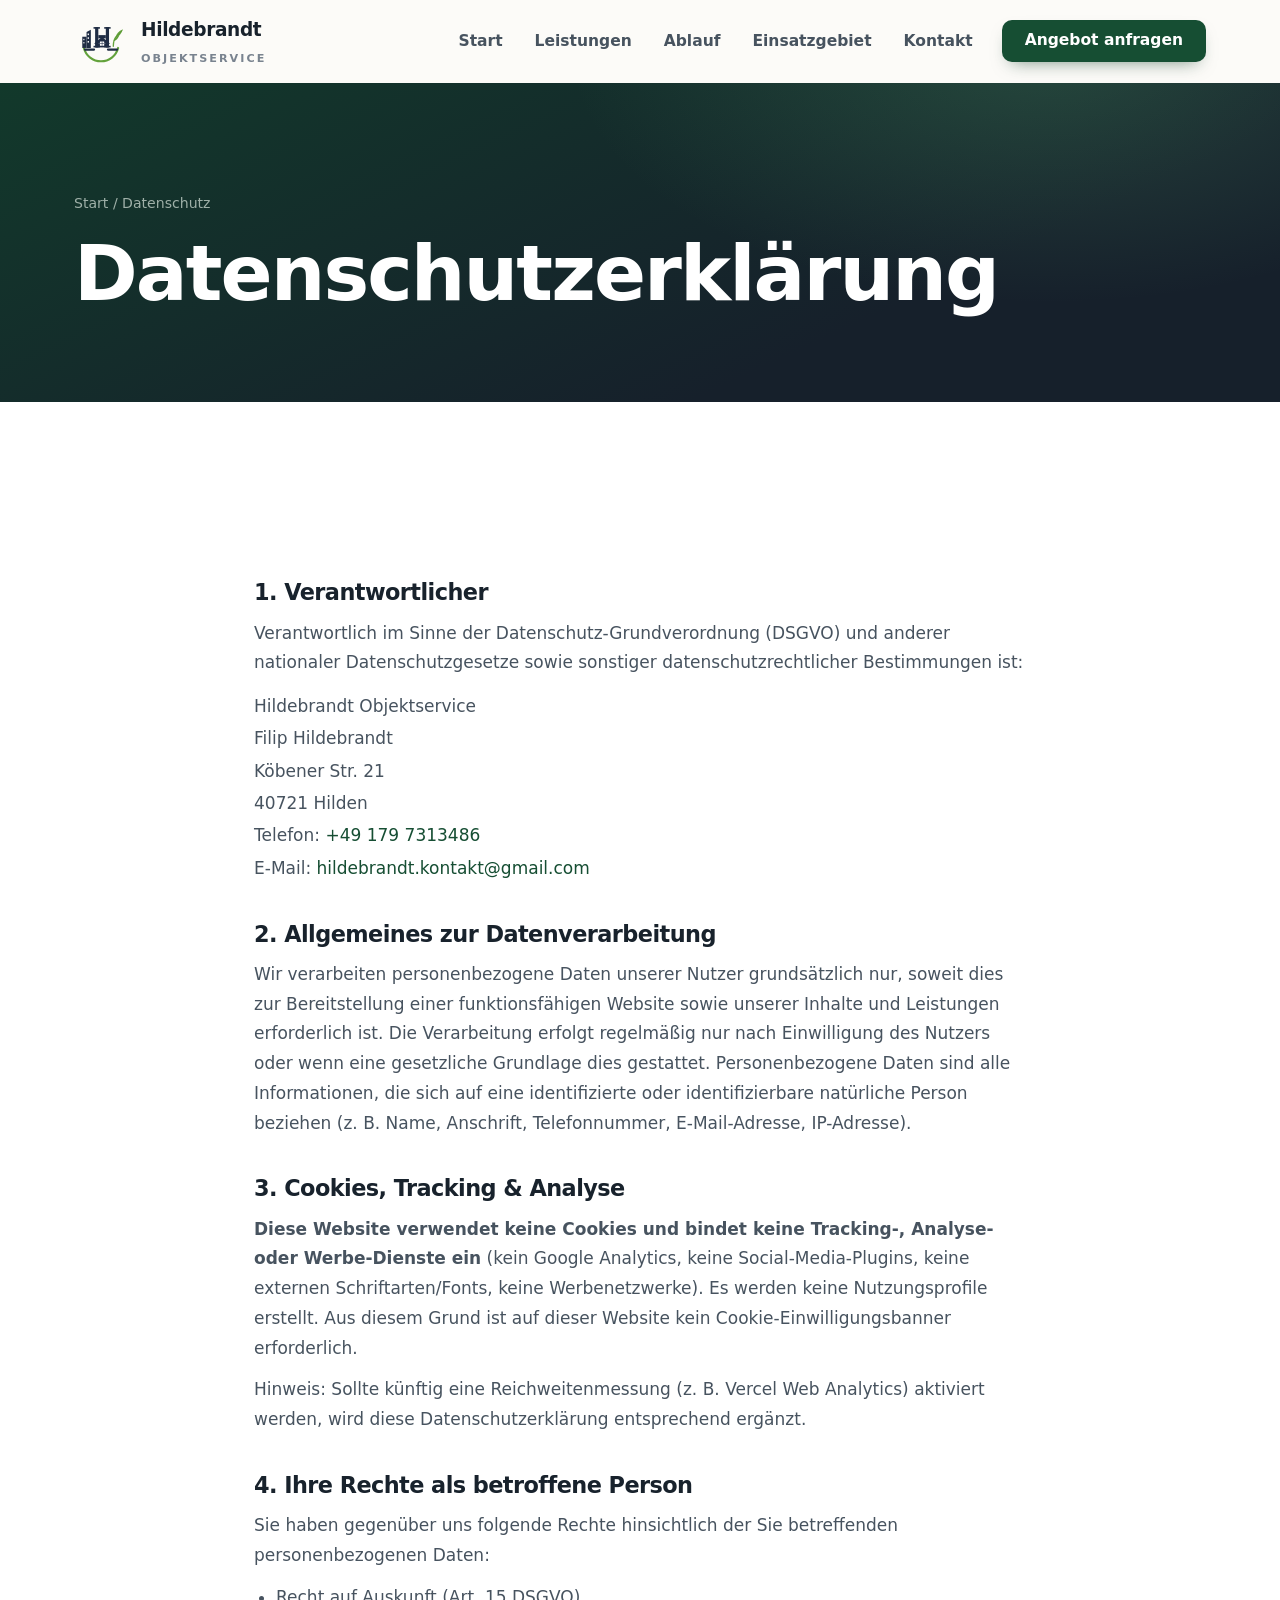
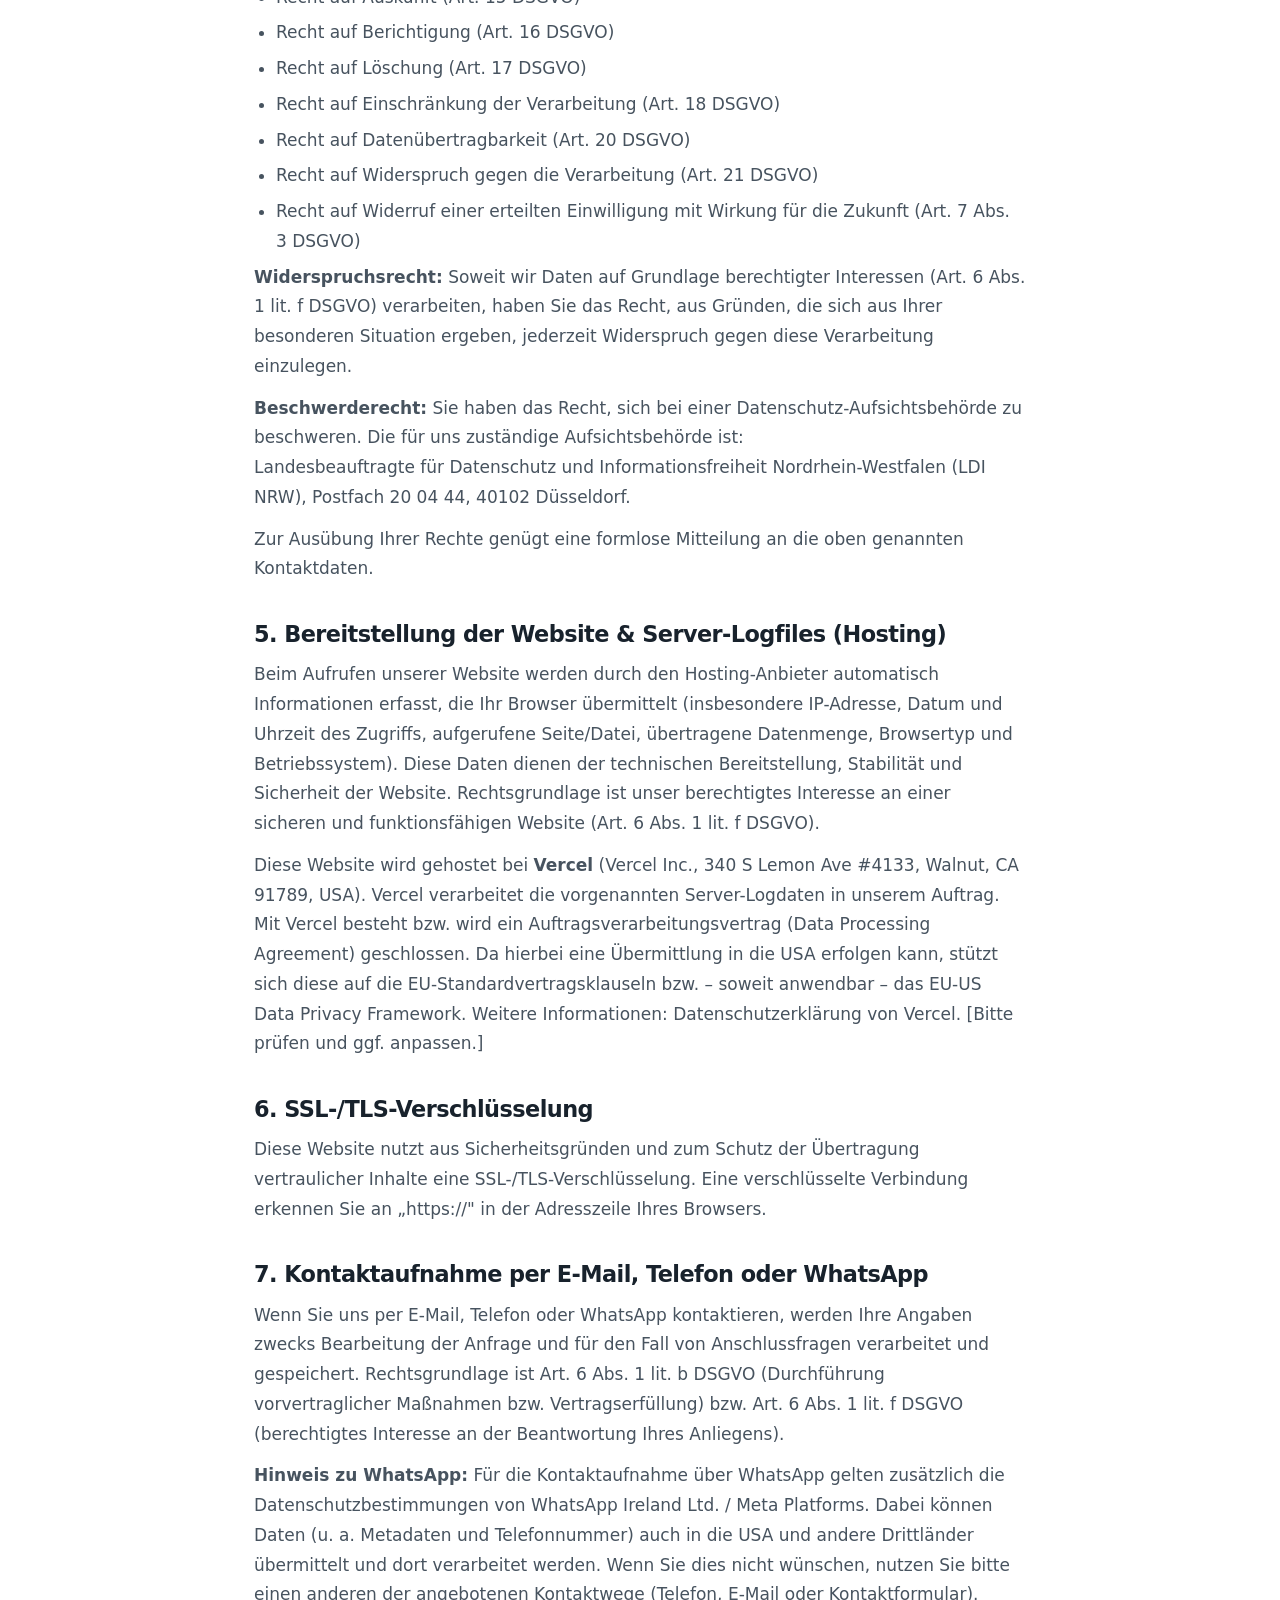
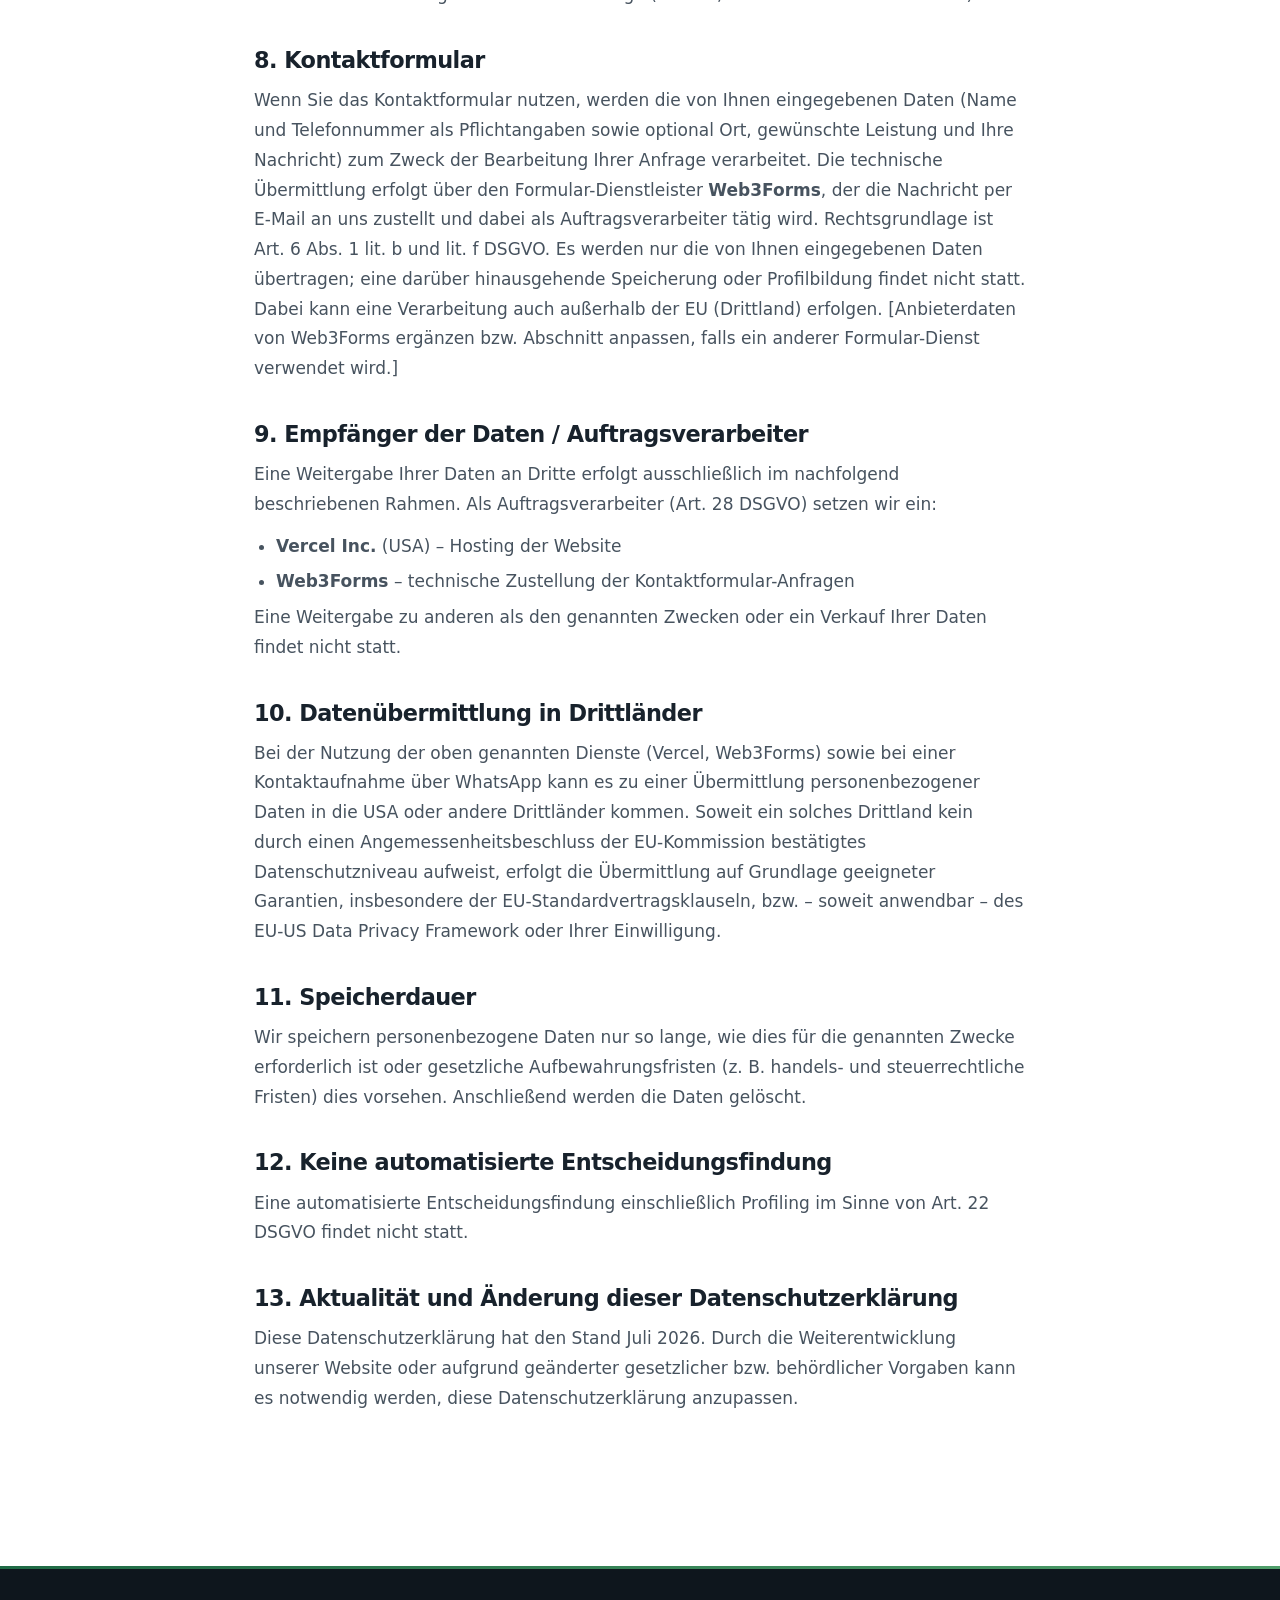
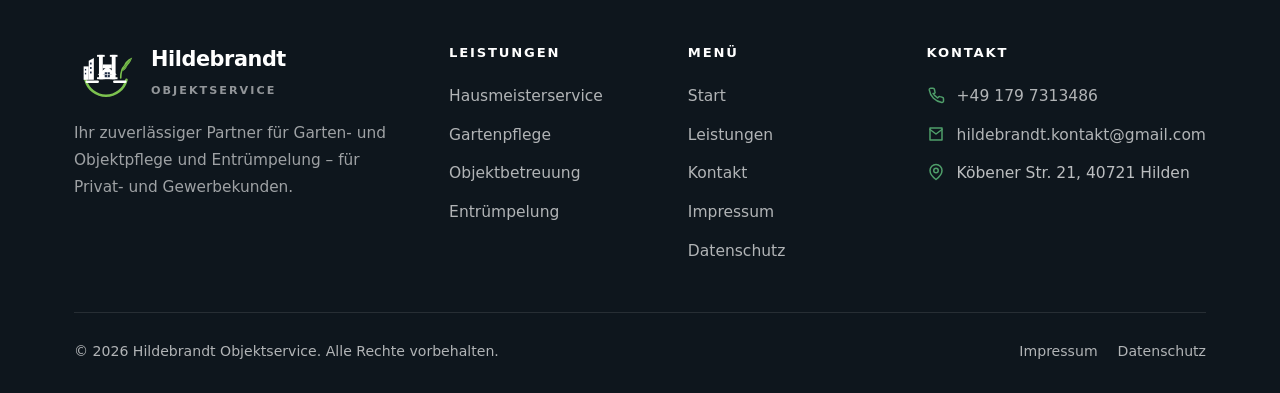
==== commit a730e4aa: "SEO-Restructure: Clean-URLs, eigene Leistungsseiten & On-Page-Optimierung Architektur: - Clean-URLs " ====
--- a/datenschutz.html
+++ b/datenschutz.html
@@ -6,7 +6,7 @@
   <title>Datenschutzerklärung | Hildebrandt Objektservice</title>
   <meta name="description" content="Datenschutzerklärung von Hildebrandt Objektservice." />
   <meta name="robots" content="noindex, follow" />
-  <link rel="canonical" href="https://www.hildebrandt-objektservice.de/datenschutz.html" />
+  <link rel="canonical" href="https://objektservicehildebrandt.de/datenschutz" />
   <meta name="theme-color" content="#18222c" />
   <link rel="stylesheet" href="css/style.css" />
   <link rel="icon" href="/assets/favicon.svg" type="image/svg+xml" />
@@ -17,17 +17,17 @@
 
   <header class="site-header">
     <div class="container nav">
-      <a href="index.html" class="brand" aria-label="Hildebrandt Objektservice Startseite">
+      <a href="/" class="brand" aria-label="Hildebrandt Objektservice Startseite">
         <span class="brand__logo" aria-hidden="true"></span>
         <span class="brand__name">Hildebrandt<small>Objektservice</small></span>
       </a>
       <nav class="nav__links" aria-label="Hauptnavigation">
-        <a href="index.html">Start</a>
-        <a href="leistungen.html">Leistungen</a>
-        <a href="index.html#ablauf">Ablauf</a>
-        <a href="index.html#regionen">Einsatzgebiet</a>
-        <a href="kontakt.html">Kontakt</a>
-        <a href="kontakt.html" class="btn btn--primary nav__cta">Angebot anfragen</a>
+        <a href="/">Start</a>
+        <a href="/leistungen">Leistungen</a>
+        <a href="/#ablauf">Ablauf</a>
+        <a href="/#regionen">Einsatzgebiet</a>
+        <a href="/kontakt">Kontakt</a>
+        <a href="/kontakt" class="btn btn--primary nav__cta">Angebot anfragen</a>
       </nav>
       <button class="nav__toggle" aria-label="Menü öffnen" aria-expanded="false">
         <svg viewBox="0 0 24 24" fill="none" stroke="currentColor" stroke-width="2" stroke-linecap="round"><line x1="3" y1="7" x2="21" y2="7"/><line x1="3" y1="12" x2="21" y2="12"/><line x1="3" y1="17" x2="21" y2="17"/></svg>
@@ -37,7 +37,7 @@
 
   <section class="page-hero">
     <div class="container">
-      <div class="crumbs"><a href="index.html">Start</a> / Datenschutz</div>
+      <div class="crumbs"><a href="/">Start</a> / Datenschutz</div>
       <h1>Datenschutzerklärung</h1>
     </div>
   </section>
@@ -118,7 +118,7 @@
     <div class="container">
       <div class="footer__grid">
         <div>
-          <a href="index.html" class="brand">
+          <a href="/" class="brand">
             <span class="brand__logo" aria-hidden="true"></span>
             <span class="brand__name">Hildebrandt<small>Objektservice</small></span>
           </a>
@@ -127,19 +127,20 @@
         <div>
           <h4>Leistungen</h4>
           <ul>
-            <li><a href="leistungen.html#gartenpflege">Gartenpflege</a></li>
-            <li><a href="leistungen.html#objektbetreuung">Objektbetreuung</a></li>
-            <li><a href="leistungen.html#entruempelung">Entrümpelung</a></li>
+            <li><a href="/hausmeisterservice">Hausmeisterservice</a></li>
+            <li><a href="/gartenpflege">Gartenpflege</a></li>
+            <li><a href="/objektbetreuung">Objektbetreuung</a></li>
+            <li><a href="/entruempelung">Entrümpelung</a></li>
           </ul>
         </div>
         <div>
           <h4>Menü</h4>
           <ul>
-            <li><a href="index.html">Start</a></li>
-            <li><a href="leistungen.html">Leistungen</a></li>
-            <li><a href="kontakt.html">Kontakt</a></li>
-            <li><a href="impressum.html">Impressum</a></li>
-            <li><a href="datenschutz.html">Datenschutz</a></li>
+            <li><a href="/">Start</a></li>
+            <li><a href="/leistungen">Leistungen</a></li>
+            <li><a href="/kontakt">Kontakt</a></li>
+            <li><a href="/impressum">Impressum</a></li>
+            <li><a href="/datenschutz">Datenschutz</a></li>
           </ul>
         </div>
         <div>
@@ -154,8 +155,8 @@
       <div class="footer__bottom">
         <span>© <span data-year>2026</span> Hildebrandt Objektservice. Alle Rechte vorbehalten.</span>
         <nav>
-          <a href="impressum.html">Impressum</a>
-          <a href="datenschutz.html">Datenschutz</a>
+          <a href="/impressum">Impressum</a>
+          <a href="/datenschutz">Datenschutz</a>
         </nav>
       </div>
     </div>
--- a/css/style.css
+++ b/css/style.css
@@ -145,7 +145,8 @@
 .nav__links a { color: var(--body); font-weight: 600; font-size: .97rem; padding: 10px 15px; border-radius: 10px; transition: color .2s, background .2s; }
 .nav__links a:hover { color: var(--forest-dark); background: var(--leaf-soft); }
 .nav__links a.active { color: var(--forest-dark); }
-.nav__cta { margin-left: 12px; padding: 12px 22px !important; }
+.nav__links a.nav__cta { margin-left: 12px; padding: 12px 22px !important; background: var(--forest-dark); color: #fff; box-shadow: 0 8px 18px -9px rgba(15,56,35,.6); }
+.nav__links a.nav__cta:hover { background: var(--forest-deep); color: #fff; }
 .nav__toggle { display: none; background: none; border: 0; cursor: pointer; padding: 8px; color: var(--ink); }
 .nav__toggle svg { width: 28px; height: 28px; }
 
@@ -163,9 +164,12 @@
 .hero__overlay {
   position: absolute; inset: 0; z-index: -1;
   background:
-    radial-gradient(1100px 620px at 78% 8%, rgba(79,158,106,.28), transparent 60%),
-    radial-gradient(900px 700px at 10% 100%, rgba(15,56,35,.55), transparent 60%),
-    linear-gradient(180deg, rgba(14,22,29,.35) 0%, rgba(14,22,29,.55) 100%);
+    linear-gradient(90deg, rgba(12,18,24,.88) 0%, rgba(12,18,24,.64) 40%, rgba(12,18,24,.30) 72%, rgba(12,18,24,.12) 100%),
+    linear-gradient(180deg, rgba(12,18,24,.18) 0%, rgba(12,18,24,0) 32%, rgba(12,18,24,.52) 100%);
+}
+@media (max-width: 760px) {
+  .hero__overlay { background:
+    linear-gradient(180deg, rgba(12,18,24,.62) 0%, rgba(12,18,24,.5) 45%, rgba(12,18,24,.72) 100%); }
 }
 .hero__inner { max-width: 880px; }
 .hero .badge {
@@ -292,6 +296,30 @@
 .checklist li { display: flex; gap: 14px; align-items: flex-start; font-size: 1.04rem; }
 .checklist svg { width: 26px; height: 26px; color: var(--forest); flex: none; margin-top: 1px; }
 .checklist b { color: var(--ink); }
+
+/* ---------- Vorher/Nachher-Slider ---------- */
+.ba { --ba-pos: 50%; user-select: none; touch-action: pan-y; }
+.ba__pane { position: absolute; inset: 0; }
+.ba__pane svg { width: 100%; height: 100%; display: block; }
+.ba__before { clip-path: inset(0 calc(100% - var(--ba-pos)) 0 0); }
+.ba__tag {
+  position: absolute; bottom: 16px; z-index: 3;
+  padding: 7px 14px; border-radius: 999px; font-size: .8rem; font-weight: 700; letter-spacing: .03em;
+  color: #fff; background: rgba(14,22,18,.72); backdrop-filter: blur(4px);
+}
+.ba__tag--before { left: 16px; }
+.ba__tag--after { right: 16px; }
+.ba__line { position: absolute; top: 0; bottom: 0; left: var(--ba-pos); width: 3px; background: #fff; transform: translateX(-50%); z-index: 3; pointer-events: none; box-shadow: 0 0 0 1px rgba(0,0,0,.06); }
+.ba__grip {
+  position: absolute; top: 50%; left: 50%; transform: translate(-50%,-50%);
+  width: 48px; height: 48px; border-radius: 50%; background: #fff; box-shadow: var(--sh);
+  display: grid; place-items: center; color: var(--forest-dark);
+}
+.ba__grip svg { width: 24px; height: 24px; }
+.ba__range { position: absolute; inset: 0; width: 100%; height: 100%; margin: 0; z-index: 4; opacity: 0; cursor: ew-resize; -webkit-appearance: none; appearance: none; background: transparent; }
+.ba__range::-webkit-slider-thumb { -webkit-appearance: none; width: 52px; height: 100%; cursor: ew-resize; }
+.ba__range::-moz-range-thumb { width: 52px; height: 400px; border: 0; background: transparent; cursor: ew-resize; }
+.ba__range:focus-visible { outline: 3px solid var(--forest); outline-offset: 3px; }
 
 /* ---------- Prose (SEO) ---------- */
 .prose { max-width: 780px; margin-inline: auto; }
